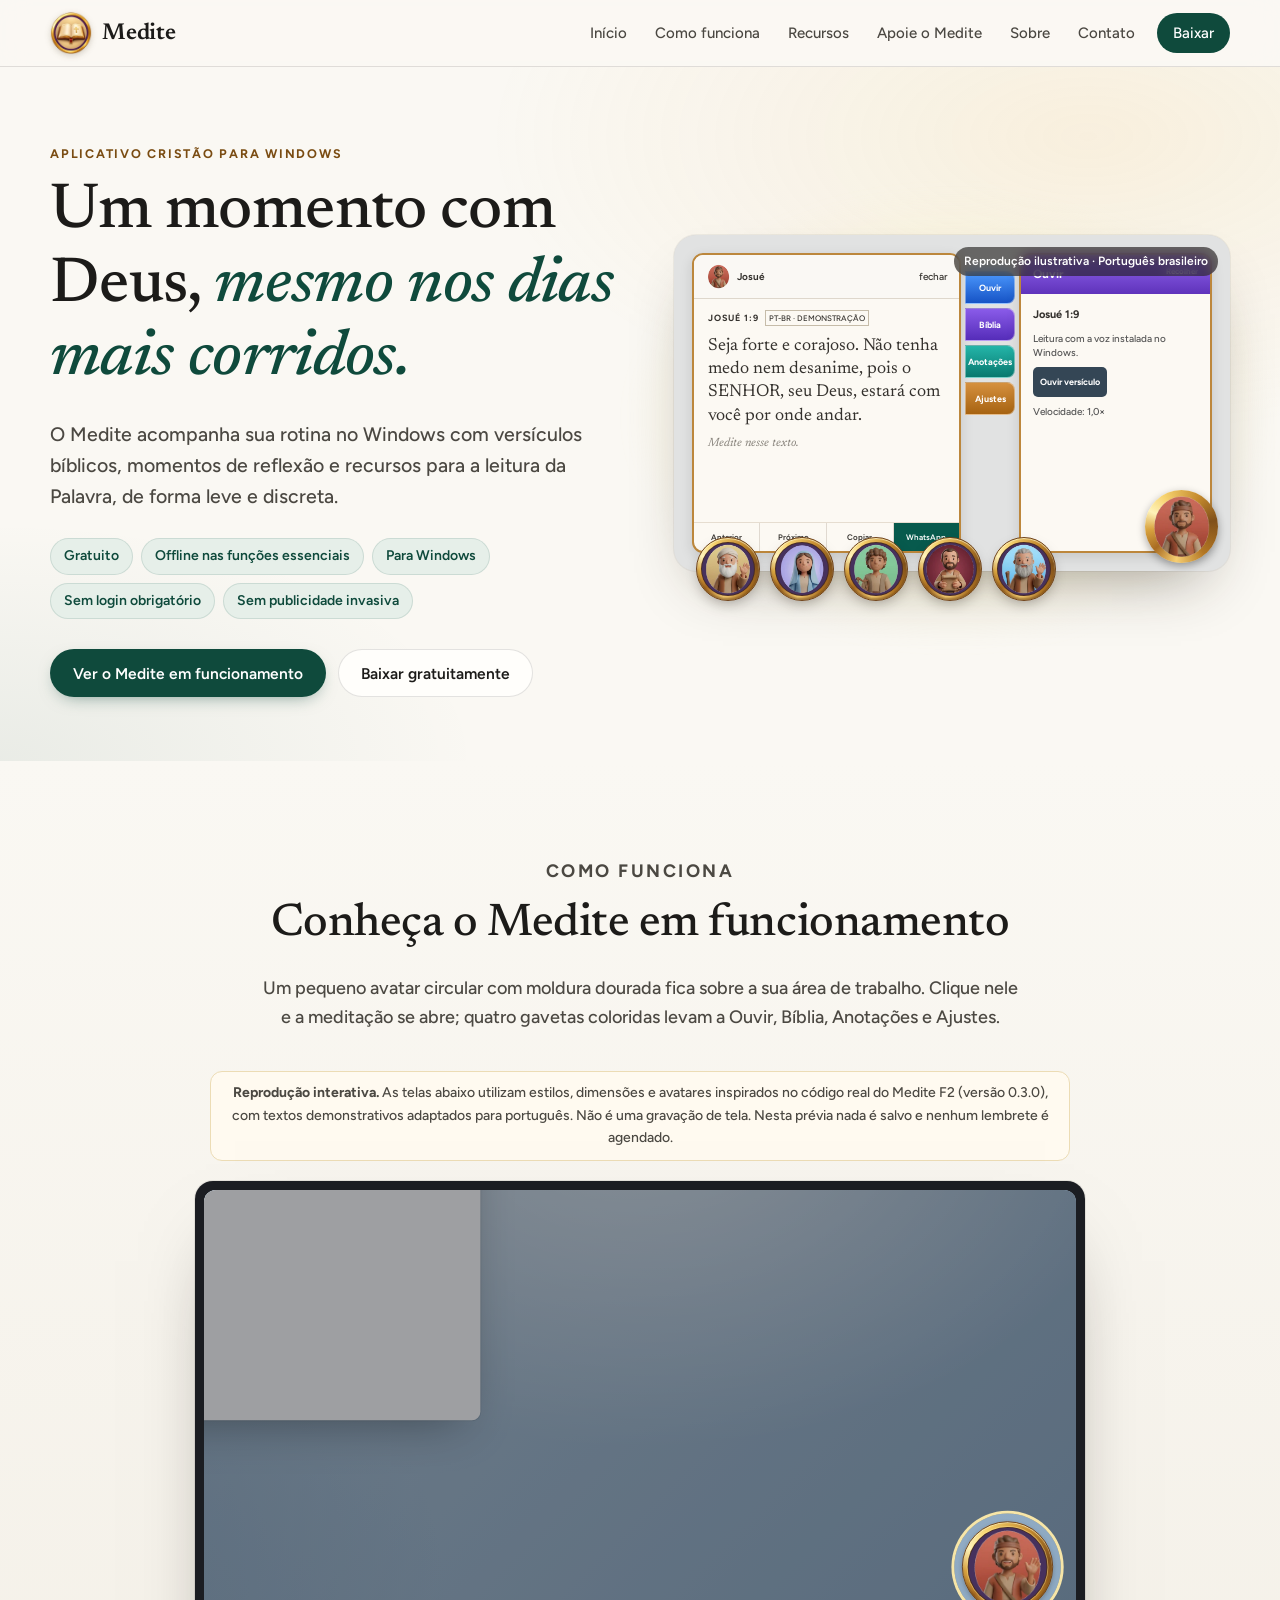
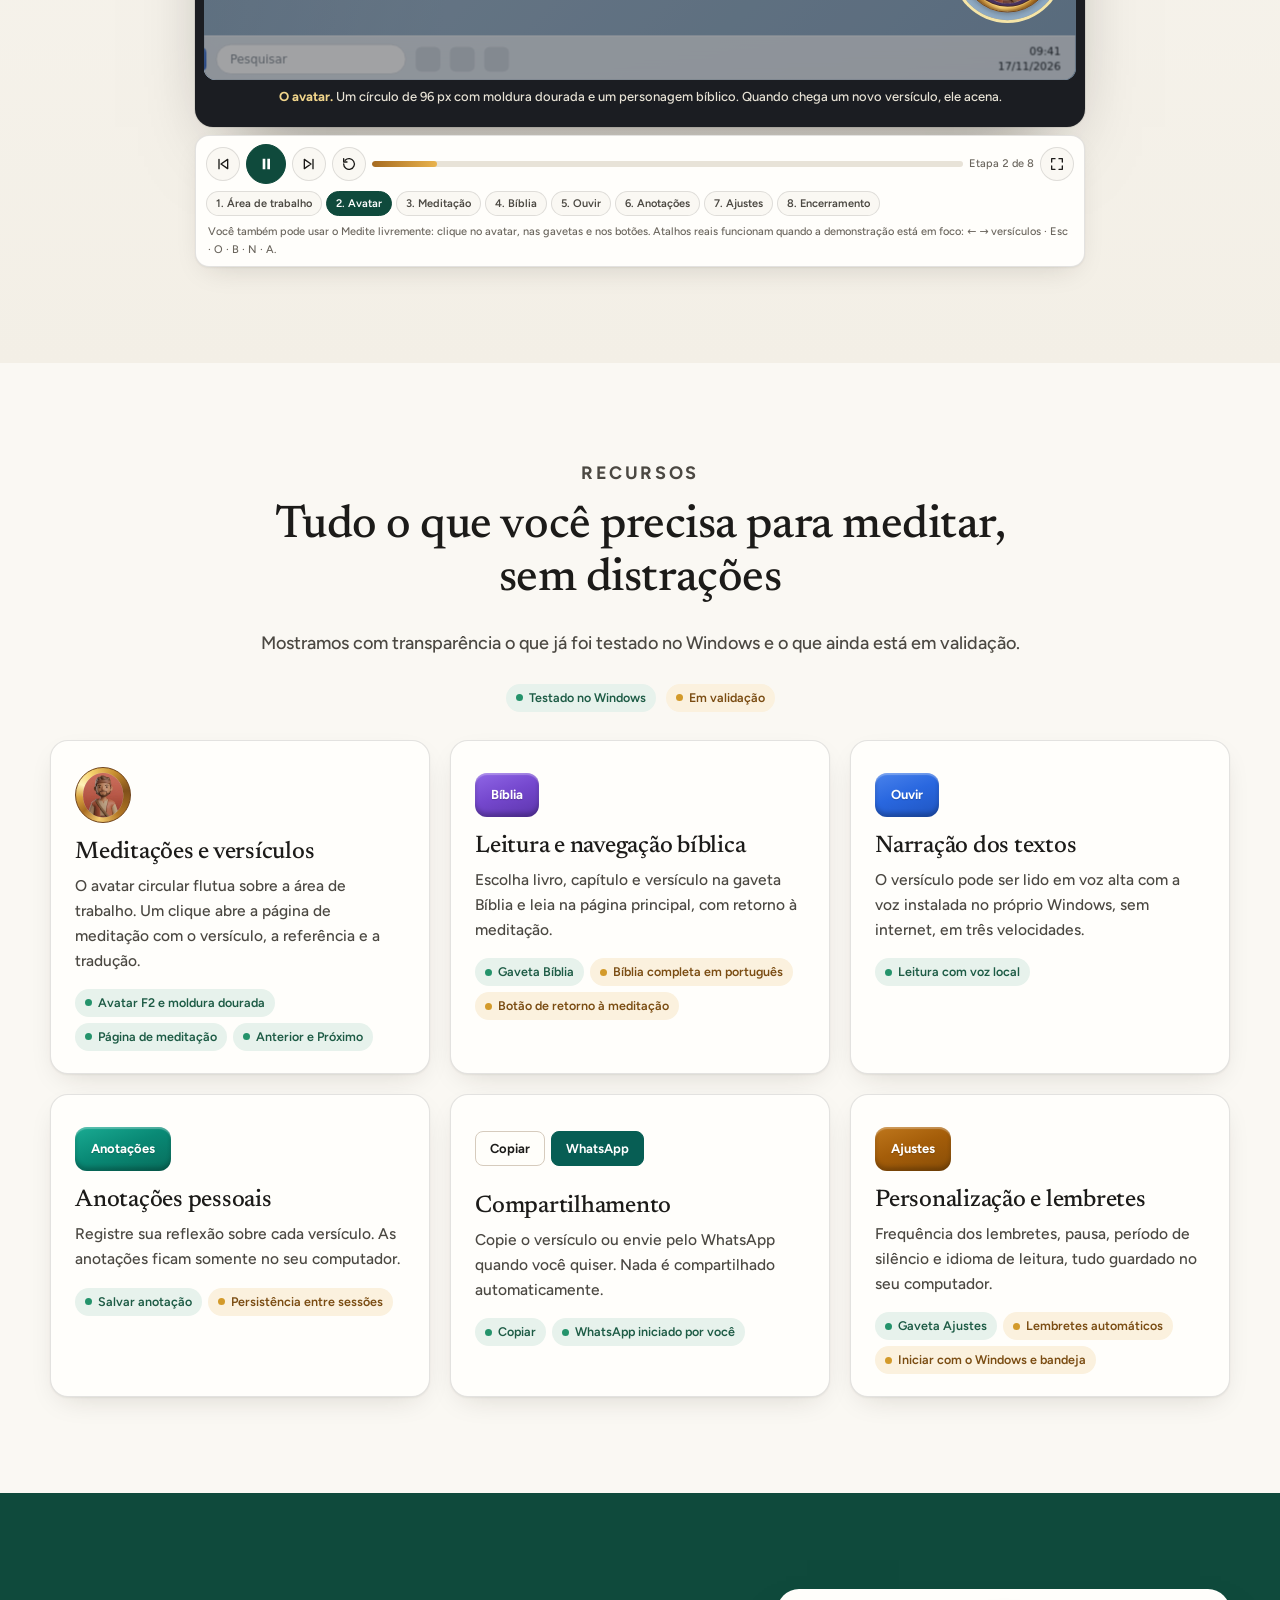
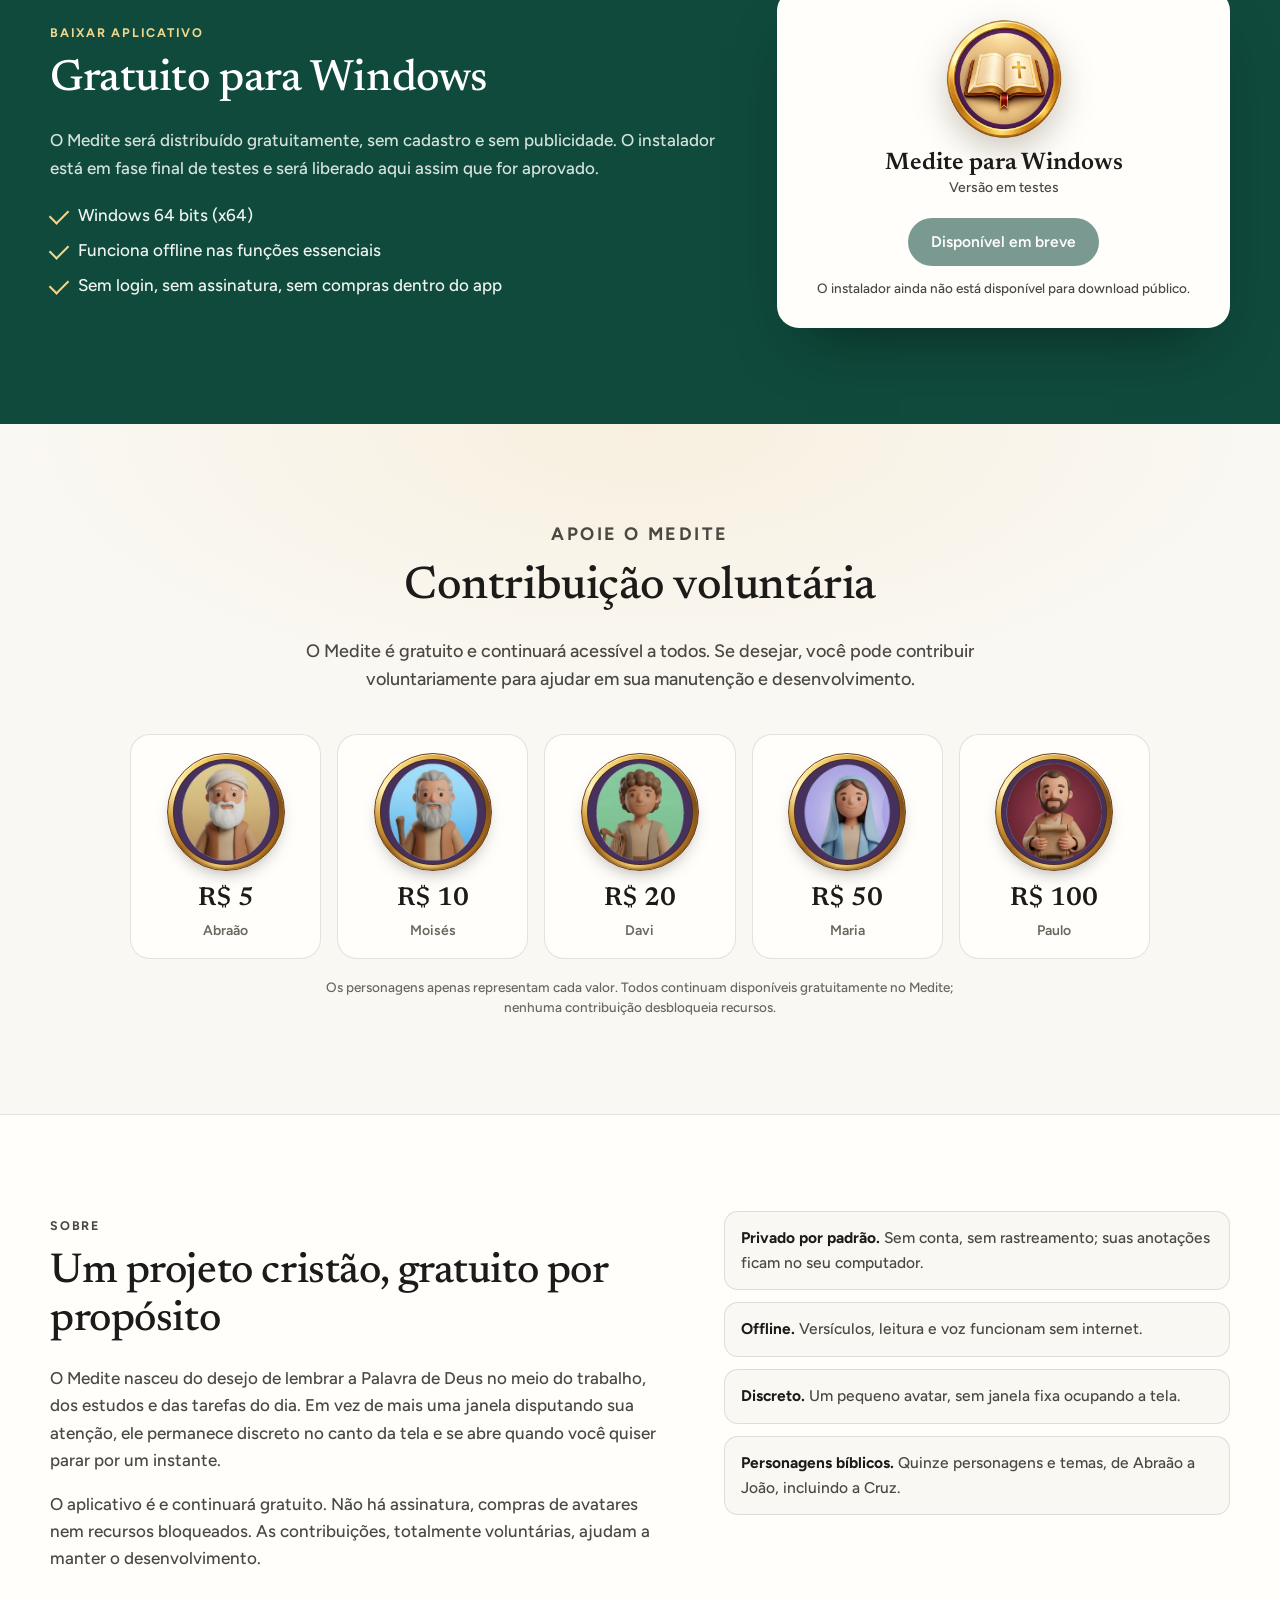
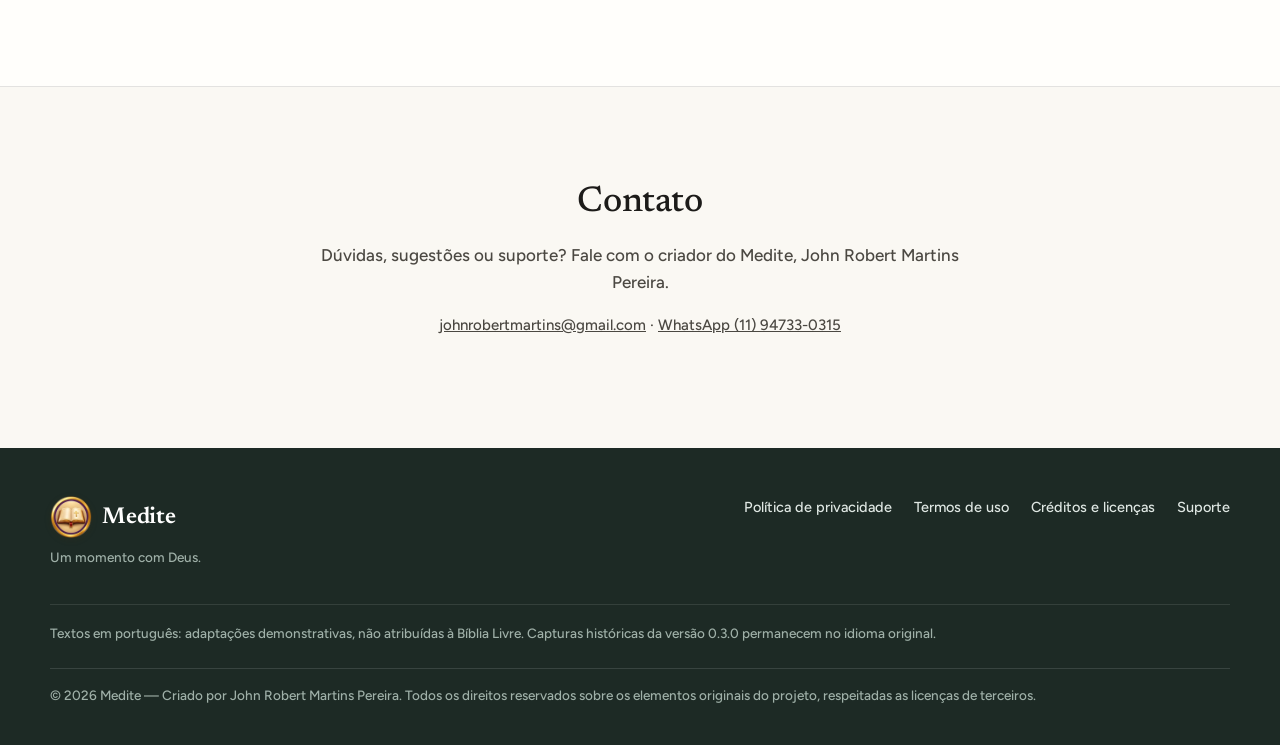
==== index.html @ 469eb946 "feat(download): prepare release button and checksum display without enabling download" ====
<!DOCTYPE html>
<html lang="pt-BR">
<head>
<meta charset="utf-8">
<meta name="viewport" content="width=device-width, initial-scale=1">
<title>Medite — Um momento com Deus, mesmo nos dias mais corridos</title>
<meta name="description" content="Medite: aplicativo cristão gratuito para Windows, com versículos bíblicos e momentos de reflexão de forma leve e discreta.">
<meta property="og:type" content="website">
<meta property="og:site_name" content="Medite">
<meta property="og:locale" content="pt_BR">
<meta property="og:title" content="Medite — Um momento com Deus">
<meta property="og:description" content="Aplicativo cristão gratuito para Windows, com versículos bíblicos e momentos de reflexão de forma leve e discreta.">
<meta property="og:url" content="https://john-notebook-brasil.github.io/medite-site/">
<meta property="og:image" content="https://john-notebook-brasil.github.io/medite-site/assets/img/og-medite.jpg">
<meta property="og:image:type" content="image/jpeg">
<meta property="og:image:width" content="1200">
<meta property="og:image:height" content="630">
<meta property="og:image:alt" content="Logo do Medite: medalhão dourado com uma Bíblia aberta e uma cruz">
<meta name="twitter:card" content="summary_large_image">
<meta name="twitter:title" content="Medite — Um momento com Deus">
<meta name="twitter:description" content="Aplicativo cristão gratuito para Windows.">
<meta name="twitter:image" content="https://john-notebook-brasil.github.io/medite-site/assets/img/og-medite.jpg">
<link rel="preload" href="assets/fonts/figtree-normal-latin.woff2" as="font" type="font/woff2" crossorigin>
<link rel="preload" href="assets/fonts/newsreader-normal-latin.woff2" as="font" type="font/woff2" crossorigin>
<link rel="stylesheet" href="assets/css/site.css">
<link rel="stylesheet" href="assets/css/medite-f2.css">
<link rel="stylesheet" href="assets/css/demo.css">
<link rel="icon" href="assets/img/favicon.ico" sizes="any">
<link rel="icon" type="image/png" sizes="32x32" href="assets/img/favicon-32.png">
<link rel="apple-touch-icon" href="assets/img/apple-touch-icon.png">
<link rel="manifest" href="site.webmanifest">
<meta name="theme-color" content="#faf8f3">
</head>
<body>
<a class="skip" href="#conteudo">Pular para o conteúdo</a>


<header class="site-head" id="topo">
 <div class="wrap head-row">
  <a class="brand" href="#inicio" aria-label="Medite — início">
   <img class="brand-logo" src="assets/img/medite-logo-192.webp" alt="" width="42" height="42">
   <span class="brand-name">Medite</span>
  </a>
  <button class="nav-toggle" type="button" aria-expanded="false" aria-controls="menu">
   <span class="sr">Abrir menu</span><span class="bars" aria-hidden="true"></span>
  </button>
  <nav id="menu" class="nav" aria-label="Principal">
   <a href="#inicio">Início</a>
   <a href="#como-funciona">Como funciona</a>
   <a href="#recursos">Recursos</a>
   <a href="#apoie">Apoie o Medite</a>
   <a href="#sobre">Sobre</a>
   <a href="#contato">Contato</a>
   <a class="nav-cta" href="#download">Baixar</a>
  </nav>
 </div>
</header>

<main id="conteudo">

<!-- ============ APRESENTAÇÃO ============ -->
<section class="hero" id="inicio">
 <div class="wrap hero-grid">
  <div class="hero-copy">
   <p class="eyebrow">Aplicativo cristão para Windows</p>
   <h1>Um momento com Deus, <em>mesmo nos dias mais corridos.</em></h1>
   <p class="lead">O Medite acompanha sua rotina no Windows com versículos bíblicos, momentos de reflexão e recursos para a leitura da Palavra, de forma leve e discreta.</p>
   <ul class="pills" aria-label="Características">
    <li>Gratuito</li><li>Offline nas funções essenciais</li><li>Para Windows</li><li>Sem login obrigatório</li><li>Sem publicidade invasiva</li>
   </ul>
   <div class="hero-actions">
    <a class="btn btn-primary" href="#como-funciona">Ver o Medite em funcionamento</a>
    <a class="btn btn-ghost" href="#download">Baixar gratuitamente</a>
   </div>
  </div>
  <div class="hero-visual" aria-label="Avatares originais do Medite com a moldura dourada">
   <div class="hero-halo" aria-hidden="true"></div>
   <figure class="hero-card">
    <div class="hero-app-preview" role="img" aria-label="Reprodução ilustrativa em português da interface do Medite F2, com Josué 1:9 e gaveta Ouvir aberta">
      <div class="hero-app-page">
        <div class="hero-app-top"><span class="hero-app-tiny"><img src="assets/avatars/josue-parado-192.webp" alt="" width="26" height="26"> Josué</span><span>fechar</span></div>
        <div class="hero-app-ref">JOSUÉ 1:9 <small>PT-BR · DEMONSTRAÇÃO</small></div>
        <div class="hero-app-verse">Seja forte e corajoso. Não tenha medo nem desanime, pois o SENHOR, seu Deus, estará com você por onde andar.</div>
        <div class="hero-app-italic">Medite nesse texto.</div>
        <div class="hero-app-bottom"><span>Anterior</span><span>Próximo</span><span>Copiar</span><span>WhatsApp</span></div>
      </div>
      <div class="hero-app-tabs" aria-hidden="true"><span>Ouvir</span><span>Bíblia</span><span>Anotações</span><span>Ajustes</span></div>
      <div class="hero-app-side"><div class="hero-app-side-top">Ouvir <small>Recolher</small></div><div class="hero-app-side-body"><strong>Josué 1:9</strong><p>Leitura com a voz instalada no Windows.</p><span>Ouvir versículo</span><p>Velocidade: 1,0×</p></div></div>
      <div class="hero-app-orb"><img src="assets/avatars/josue-parado-192.webp" alt="" width="80" height="80"></div>
    </div>
    <figcaption>Reprodução ilustrativa · Português brasileiro</figcaption>
   </figure>
   <ul class="hero-orbs" aria-hidden="true">
    <li class="orb-mini"><img src="assets/avatars/abraao-acenando-192.webp" alt=""></li>
    <li class="orb-mini"><img src="assets/avatars/maria-parado-192.webp" alt=""></li>
    <li class="orb-mini"><img src="assets/avatars/davi-parado-192.webp" alt=""></li>
    <li class="orb-mini"><img src="assets/avatars/paulo-parado-192.webp" alt=""></li>
    <li class="orb-mini"><img src="assets/avatars/moises-acenando-192.webp" alt=""></li>
   </ul>
  </div>
 </div>
</section>

<!-- ============ COMO FUNCIONA ============ -->
<section class="section demo-section" id="como-funciona" aria-labelledby="t-demo">
 <div class="wrap">
  <header class="section-head">
   <p class="eyebrow">Como funciona</p>
   <h2 id="t-demo">Conheça o Medite em funcionamento</h2>
   <p>Um pequeno avatar circular com moldura dourada fica sobre a sua área de trabalho. Clique nele e a meditação se abre; quatro gavetas coloridas levam a Ouvir, Bíblia, Anotações e Ajustes.</p>
  </header>

  <!-- Reprodução interativa -->
  <div id="panel-repro" class="demo-panel">
   <p class="honesty"><strong>Reprodução interativa.</strong> As telas abaixo utilizam estilos, dimensões e avatares inspirados no código real do Medite F2 (versão 0.3.0), com textos demonstrativos adaptados para português. Não é uma gravação de tela. Nesta prévia nada é salvo e nenhum lembrete é agendado.</p>

   <div class="player" id="player">
    <div class="screen-frame" id="screenFrame">
     <div class="screen-viewport" id="viewport">
      <div class="win-screen" id="winScreen" aria-label="Área de trabalho ilustrativa com o Medite">
       <div class="win-wallpaper" aria-hidden="true"></div>
       <div class="win-icons" aria-hidden="true">
        <span class="win-icon"><i></i>Documentos</span>
        <span class="win-icon"><i class="i2"></i>Planilha</span>
        <span class="win-icon"><i class="i3"></i>Lixeira</span>
       </div>
       <div class="win-window" aria-hidden="true">
        <div class="ww-bar"><span></span><span></span><span></span></div>
        <div class="ww-body"><i></i><i></i><i class="s"></i><i></i><i class="s"></i></div>
       </div>
       <!-- Janela véu do Medite (f2=veil) -->
       <div id="veilHost" class="mf2-veil-host" hidden></div>
       <!-- Janela da página do Medite (f2=page) -->
       <div id="pageHost" class="mf2-page-host" hidden></div>
       <!-- Janela do círculo do Medite (f2=circle) -->
       <div id="circleHost" class="mf2-circle-host"></div>
       <div class="spot" id="spot" aria-hidden="true"></div>
       <div class="win-taskbar" aria-hidden="true">
        <span class="tb-start"></span><span class="tb-search">Pesquisar</span>
        <span class="tb-app"></span><span class="tb-app"></span><span class="tb-app"></span>
        <span class="tb-clock">09:41<br>17/11/2026</span>
       </div>
      </div>
     </div>
     <p class="caption" id="caption" aria-live="polite"></p>
    </div>

    <div class="controls" role="group" aria-label="Controles da apresentação">
     <div class="ctl-row">
      <button type="button" class="ctl" id="btnPrev" aria-label="Etapa anterior"><svg viewBox="0 0 24 24" aria-hidden="true"><path d="M6 5v14M19 5l-10 7 10 7z"/></svg></button>
      <button type="button" class="ctl ctl-main" id="btnPlay" aria-label="Iniciar apresentação"><svg viewBox="0 0 24 24" aria-hidden="true" class="ico-play"><path d="M7 4l13 8-13 8z"/></svg><svg viewBox="0 0 24 24" aria-hidden="true" class="ico-pause"><path d="M7 4h4v16H7zM14 4h4v16h-4z"/></svg></button>
      <button type="button" class="ctl" id="btnNext" aria-label="Próxima etapa"><svg viewBox="0 0 24 24" aria-hidden="true"><path d="M18 5v14M5 5l10 7-10 7z"/></svg></button>
      <button type="button" class="ctl" id="btnRestart" aria-label="Reiniciar apresentação"><svg viewBox="0 0 24 24" aria-hidden="true"><path d="M4 12a8 8 0 1 0 2.3-5.7M4 4v5h5"/></svg></button>
      <div class="progress" aria-hidden="true"><div class="progress-bar" id="progressBar"></div></div>
      <span class="ctl-time" id="stepLabel">Etapa 1 de 8</span>
      <button type="button" class="ctl" id="btnFull" aria-label="Tela cheia"><svg viewBox="0 0 24 24" aria-hidden="true"><path d="M4 9V4h5M20 9V4h-5M4 15v5h5M20 15v5h-5"/></svg></button>
     </div>
     <div class="chapters" id="chapters" role="list" aria-label="Escolha um recurso para observar"></div>
     <p class="hint">Você também pode usar o Medite livremente: clique no avatar, nas gavetas e nos botões. Atalhos reais funcionam quando a demonstração está em foco: ← → versículos · Esc · O · B · N · A.</p>
    </div>
   </div>
  </div>

  <!-- Gravação real -->
  <div id="panel-video" class="demo-panel demo-media" hidden>
   <h3 class="demo-subtitle">Gravação real do Medite</h3>
   <div class="video-wait" id="videoWait">
    <img src="assets/captures/captura-real-biblia.webp" alt="Captura real do Medite com a gaveta Bíblia aberta" width="882" height="532" loading="lazy">
    <div class="video-wait-msg">
     <strong>Gravação autêntica em preparação</strong>
     <p>Este espaço exibirá uma gravação contínua do Medite F2 instalado no Windows, com capítulos (avatar, meditação, Bíblia, Ouvir, Anotações, Ajustes). O player já está pronto; falta apenas o arquivo de vídeo capturado no computador real.</p>
    </div>
   </div>
   <div class="video-real" id="videoReal" hidden>
    <video id="realVideo" controls preload="none" playsinline poster="assets/captures/captura-real-biblia.webp">
     <track kind="chapters" srclang="pt" label="Capítulos" src="assets/video/capitulos.vtt" default>
    </video>
    <div class="chapters" id="videoChapters" role="list" aria-label="Capítulos da gravação"></div>
   </div>
  </div>

 </div>
</section>

<!-- ============ RECURSOS ============ -->
<section class="section" id="recursos" aria-labelledby="t-rec">
 <div class="wrap">
  <header class="section-head">
   <p class="eyebrow">Recursos</p>
   <h2 id="t-rec">Tudo o que você precisa para meditar, sem distrações</h2>
   <p>Mostramos com transparência o que já foi testado no Windows e o que ainda está em validação.</p>
  </header>
  <div class="legend" aria-hidden="true"><span class="st st-ok">Testado no Windows</span><span class="st st-wip">Em validação</span></div>
  <div class="features">
   <article class="feat">
    <div class="feat-ico" style="--c:#c88370"><img src="assets/avatars/josue-parado-192.webp" alt="" loading="lazy"></div>
    <h3>Meditações e versículos</h3>
    <p>O avatar circular flutua sobre a área de trabalho. Um clique abre a página de meditação com o versículo, a referência e a tradução.</p>
    <ul class="status"><li class="st st-ok">Avatar F2 e moldura dourada</li><li class="st st-ok">Página de meditação</li><li class="st st-ok">Anterior e Próximo</li></ul>
   </article>
   <article class="feat">
    <div class="feat-ico tab" style="--l:#9067e6;--m:#7548ce;--e:#48258e">Bíblia</div>
    <h3>Leitura e navegação bíblica</h3>
    <p>Escolha livro, capítulo e versículo na gaveta Bíblia e leia na página principal, com retorno à meditação.</p>
    <ul class="status"><li class="st st-ok">Gaveta Bíblia</li><li class="st st-wip">Bíblia completa em português</li><li class="st st-wip">Botão de retorno à meditação</li></ul>
   </article>
   <article class="feat">
    <div class="feat-ico tab" style="--l:#4a83ec;--m:#2967df;--e:#1745a5">Ouvir</div>
    <h3>Narração dos textos</h3>
    <p>O versículo pode ser lido em voz alta com a voz instalada no próprio Windows, sem internet, em três velocidades.</p>
    <ul class="status"><li class="st st-ok">Leitura com voz local</li></ul>
   </article>
   <article class="feat">
    <div class="feat-ico tab" style="--l:#1aab93;--m:#098975;--e:#075546">Anotações</div>
    <h3>Anotações pessoais</h3>
    <p>Registre sua reflexão sobre cada versículo. As anotações ficam somente no seu computador.</p>
    <ul class="status"><li class="st st-ok">Salvar anotação</li><li class="st st-wip">Persistência entre sessões</li></ul>
   </article>
   <article class="feat">
    <div class="feat-ico share"><span>Copiar</span><span class="wa">WhatsApp</span></div>
    <h3>Compartilhamento</h3>
    <p>Copie o versículo ou envie pelo WhatsApp quando você quiser. Nada é compartilhado automaticamente.</p>
    <ul class="status"><li class="st st-ok">Copiar</li><li class="st st-ok">WhatsApp iniciado por você</li></ul>
   </article>
   <article class="feat">
    <div class="feat-ico tab" style="--l:#bf771c;--m:#a45d09;--e:#704006">Ajustes</div>
    <h3>Personalização e lembretes</h3>
    <p>Frequência dos lembretes, pausa, período de silêncio e idioma de leitura, tudo guardado no seu computador.</p>
    <ul class="status"><li class="st st-ok">Gaveta Ajustes</li><li class="st st-wip">Lembretes automáticos</li><li class="st st-wip">Iniciar com o Windows e bandeja</li></ul>
   </article>
  </div>
 </div>
</section>

<!-- ============ DOWNLOAD ============ -->
<section class="section download" id="download" aria-labelledby="t-dl">
 <div class="wrap dl-grid">
  <div>
   <p class="eyebrow">Baixar aplicativo</p>
   <h2 id="t-dl">Gratuito para Windows</h2>
   <p>O Medite será distribuído gratuitamente, sem cadastro e sem publicidade. O instalador está em fase final de testes e será liberado aqui assim que for aprovado.</p>
   <ul class="checks">
    <li>Windows 64 bits (x64)</li>
    <li>Funciona offline nas funções essenciais</li>
    <li>Sem login, sem assinatura, sem compras dentro do app</li>
   </ul>
  </div>
  <div class="dl-card">
   <img class="dl-logo" src="assets/img/medite-logo-384.webp" alt="Logo do Medite" width="120" height="120" loading="lazy">
   <p class="dl-name">Medite para Windows</p>
   <p id="medite-download-version" class="dl-meta">Versão em testes</p>
   <button id="medite-download-button" class="btn btn-primary" type="button" disabled aria-describedby="dl-note">Disponível em breve</button>
   <p class="fine" id="dl-note">O instalador ainda não está disponível para download público.</p>
   <p class="fine" id="medite-download-checksum" hidden></p>
   <p class="fine" id="medite-download-warning" hidden></p>
  </div>
 </div>
</section>

<!-- ============ APOIE ============ -->
<section class="section support" id="apoie" aria-labelledby="t-pix">
 <div class="wrap">
  <header class="section-head">
   <p class="eyebrow">Apoie o Medite</p>
   <h2 id="t-pix">Contribuição voluntária</h2>
   <p>O Medite é gratuito e continuará acessível a todos. Se desejar, você pode contribuir voluntariamente para ajudar em sua manutenção e desenvolvimento.</p>
  </header>
  <div class="demo-flag" role="note"><strong>Modo demonstração.</strong> O PIX ainda não foi ativado. Os códigos abaixo não têm valor de pagamento e não transferem dinheiro.</div>

  <div class="donate-grid" role="radiogroup" aria-label="Escolha um valor">
   <button type="button" class="dcard" role="radio" aria-checked="false" data-valor="5" data-av="abraao" data-nome="Abraão"><span class="dav"><img src="assets/avatars/abraao-parado-480.webp" data-alt-src="assets/avatars/abraao-acenando-480.webp" alt="" loading="lazy" width="480" height="480"></span><span class="dval">R$ 5</span><span class="dname">Abraão</span></button>
   <button type="button" class="dcard" role="radio" aria-checked="false" data-valor="10" data-av="moises" data-nome="Moisés"><span class="dav"><img src="assets/avatars/moises-parado-480.webp" data-alt-src="assets/avatars/moises-acenando-480.webp" alt="" loading="lazy" width="480" height="480"></span><span class="dval">R$ 10</span><span class="dname">Moisés</span></button>
   <button type="button" class="dcard" role="radio" aria-checked="false" data-valor="20" data-av="davi" data-nome="Davi"><span class="dav"><img src="assets/avatars/davi-parado-480.webp" data-alt-src="assets/avatars/davi-acenando-480.webp" alt="" loading="lazy" width="480" height="480"></span><span class="dval">R$ 20</span><span class="dname">Davi</span></button>
   <button type="button" class="dcard" role="radio" aria-checked="false" data-valor="50" data-av="maria" data-nome="Maria"><span class="dav"><img src="assets/avatars/maria-parado-480.webp" data-alt-src="assets/avatars/maria-acenando-480.webp" alt="" loading="lazy" width="480" height="480"></span><span class="dval">R$ 50</span><span class="dname">Maria</span></button>
   <button type="button" class="dcard" role="radio" aria-checked="false" data-valor="100" data-av="paulo" data-nome="Paulo"><span class="dav"><img src="assets/avatars/paulo-parado-480.webp" data-alt-src="assets/avatars/paulo-acenando-480.webp" alt="" loading="lazy" width="480" height="480"></span><span class="dval">R$ 100</span><span class="dname">Paulo</span></button>
  </div>
  <p class="fine center">Os personagens apenas representam cada valor. Todos continuam disponíveis gratuitamente no Medite; nenhuma contribuição desbloqueia recursos.</p>

  <div class="pix-box" id="pixBox" hidden aria-live="polite">
   <div class="pix-qr-wrap">
    <canvas id="pixCanvas" width="240" height="240" role="img" aria-label="QR Code de demonstração, sem valor de pagamento"></canvas>
    <span class="pix-stamp" id="pixStamp">DEMONSTRAÇÃO</span>
   </div>
   <div class="pix-info">
    <p class="pix-chosen">Valor escolhido: <strong id="pixValor">—</strong></p>
    <label for="pixCode" class="pix-label">PIX Copia e Cola</label>
    <textarea id="pixCode" readonly rows="3"></textarea>
    <div class="pix-actions">
     <button type="button" class="btn btn-primary" id="pixCopy">Copiar código</button>
     <span class="pix-status" id="pixStatus" role="status"></span>
    </div>
    <p class="fine">Contribuição voluntária. O site não recebe nem armazena dados bancários e não confirma pagamentos; a confirmação acontece somente no aplicativo do seu banco.</p>
   </div>
  </div>
 </div>
</section>

<!-- ============ SOBRE ============ -->
<section class="section about" id="sobre" aria-labelledby="t-sobre">
 <div class="wrap about-grid">
  <div>
   <p class="eyebrow">Sobre</p>
   <h2 id="t-sobre">Um projeto cristão, gratuito por propósito</h2>
   <p>O Medite nasceu do desejo de lembrar a Palavra de Deus no meio do trabalho, dos estudos e das tarefas do dia. Em vez de mais uma janela disputando sua atenção, ele permanece discreto no canto da tela e se abre quando você quiser parar por um instante.</p>
   <p>O aplicativo é e continuará gratuito. Não há assinatura, compras de avatares nem recursos bloqueados. As contribuições, totalmente voluntárias, ajudam a manter o desenvolvimento.</p>
  </div>
  <ul class="about-points">
   <li><strong>Privado por padrão.</strong> Sem conta, sem rastreamento; suas anotações ficam no seu computador.</li>
   <li><strong>Offline.</strong> Versículos, leitura e voz funcionam sem internet.</li>
   <li><strong>Discreto.</strong> Um pequeno avatar, sem janela fixa ocupando a tela.</li>
   <li><strong>Personagens bíblicos.</strong> Quinze personagens e temas, de Abraão a João, incluindo a Cruz.</li>
  </ul>
 </div>
</section>

<!-- ============ CONTATO ============ -->
<section class="section contact" id="contato" aria-labelledby="t-contato">
 <div class="wrap contact-box">
  <h2 id="t-contato">Contato</h2>
  <p>Dúvidas, sugestões ou suporte? Fale com o criador do Medite, John Robert Martins Pereira.</p>
  <p class="contact-lines"><a href="mailto:johnrobertmartins@gmail.com">johnrobertmartins@gmail.com</a> · <a href="https://wa.me/5511947330315" rel="noopener">WhatsApp (11) 94733-0315</a></p>
 </div>
</section>
</main>

<footer class="site-foot">
 <div class="wrap foot-grid">
  <div>
   <a class="brand" href="#inicio"><img class="brand-logo" src="assets/img/medite-logo-192.webp" alt="" width="42" height="42"><span class="brand-name">Medite</span></a>
   <p class="fine">Um momento com Deus.</p>
  </div>
  <nav aria-label="Informações legais" class="foot-links">
   <a href="legal.html#privacidade">Política de privacidade</a>
   <a href="legal.html#termos">Termos de uso</a>
   <a href="legal.html#creditos">Créditos e licenças</a>
   <a href="#contato">Suporte</a>
  </nav>
  <p class="fine foot-note">Textos em português: adaptações demonstrativas, não atribuídas à Bíblia Livre. Capturas históricas da versão 0.3.0 permanecem no idioma original.</p>
  <p class="fine foot-note foot-copy">© 2026 Medite — Criado por John Robert Martins Pereira. Todos os direitos reservados sobre os elementos originais do projeto, respeitadas as licenças de terceiros.</p>
 </div>
</footer>

<script src="assets/js/config.js" defer></script>
<script src="assets/js/medite-data.js" defer></script>
<script src="assets/js/qr.js" defer></script>
<script src="assets/js/site.js" defer></script>
<script src="assets/js/download.js" defer></script>
<script src="assets/js/medite-demo.js" defer></script>
<script src="assets/js/pix.js" defer></script>
</body>
</html>
---- assets/css/site.css ----
/* Site oficial Medite — identidade aprovada: fundo claro, verde profundo, dourado da moldura F2.
 * Tipografia: Figtree e Newsreader, as mesmas fontes locais do aplicativo (SIL OFL 1.1). */
:root{
 --bg:#faf8f3; --bg2:#f3efe6; --paper:#fffefb; --ink:#1c1b19; --ink2:#4b4842; --mute:#6b665e;
 --line:rgba(28,27,25,.12); --green:#0f4a3c; --green2:#16624f; --green-soft:#e6efe9;
 --gold1:#fff3b9; --gold2:#e9b34d; --gold3:#a66b20; --gold-ink:#7a4c12;
 --r:18px; --shadow:0 1px 2px rgba(40,30,15,.06),0 10px 30px -12px rgba(40,30,15,.18);
 --gold-ring:conic-gradient(from 230deg,#a96c22 0deg,#d9a440 35deg,#fff3b9 66deg,#f7d36f 100deg,#c58b2e 160deg,#80501a 210deg,#b37724 270deg,#f6ce72 319deg,#a96c22 360deg);
}
*{box-sizing:border-box}
[hidden]{display:none!important}
html{scroll-behavior:smooth;-webkit-text-size-adjust:100%}
@media (prefers-reduced-motion:reduce){html{scroll-behavior:auto}}
body{margin:0;background:var(--bg);color:var(--ink);font:400 17px/1.6 Figtree,"Segoe UI",system-ui,sans-serif;-webkit-font-smoothing:antialiased}
img{max-width:100%;display:block}
a{color:var(--green2)}
h1,h2,h3{font-family:Newsreader,Georgia,serif;font-weight:500;letter-spacing:-.01em;line-height:1.15;margin:0 0 .5em}
p{margin:0 0 1em}
.wrap{width:min(1180px,100% - 40px);margin-inline:auto}
.sr{position:absolute;width:1px;height:1px;overflow:hidden;clip:rect(0 0 0 0);white-space:nowrap}
.skip{position:absolute;left:-999px;top:8px;background:var(--green);color:#fff;padding:8px 14px;border-radius:8px;z-index:100}
.skip:focus{left:8px}
:focus-visible{outline:3px solid #246dd8;outline-offset:3px}
.preview-ribbon{background:#2b2a26;color:#f3e7c4;font-size:12.5px;text-align:center;padding:6px 12px;letter-spacing:.02em}

/* Cabeçalho */
.site-head{position:sticky;top:0;z-index:40;background:rgba(250,248,243,.82);backdrop-filter:saturate(1.4) blur(14px);-webkit-backdrop-filter:saturate(1.4) blur(14px);border-bottom:1px solid var(--line)}
.head-row{display:flex;align-items:center;justify-content:space-between;height:66px}
.brand{display:inline-flex;align-items:center;gap:10px;text-decoration:none;color:var(--ink)}
.brand-orb{width:38px;height:38px;border-radius:50%;padding:2px;background:var(--gold-ring);box-shadow:inset 0 1px 1px rgba(255,248,207,.8),inset 0 -1px 1px rgba(88,48,10,.45)}
.brand-orb img{width:34px;height:34px;border-radius:50%;background:#46315d}
.brand-logo{width:42px;height:42px;flex:none;filter:drop-shadow(0 2px 3px rgba(60,40,10,.22))}
.brand-name{font:600 23px/1 Newsreader,Georgia,serif;letter-spacing:-.01em}
.nav{display:flex;align-items:center;gap:4px}
.nav a{color:var(--ink2);text-decoration:none;font-size:15px;font-weight:500;padding:8px 12px;border-radius:999px}
.nav a:hover{background:rgba(15,74,60,.07);color:var(--green)}
.nav .nav-cta{background:var(--green);color:#fff;margin-left:6px;padding:8px 16px}
.nav .nav-cta:hover{background:var(--green2);color:#fff}
.nav-toggle{display:none;background:none;border:0;width:44px;height:44px;border-radius:10px;cursor:pointer}
.nav-toggle .bars,.nav-toggle .bars::before,.nav-toggle .bars::after{display:block;width:22px;height:2px;background:var(--ink);border-radius:2px;position:relative;margin:auto;transition:transform .2s}
.nav-toggle .bars::before,.nav-toggle .bars::after{content:"";position:absolute;left:0}
.nav-toggle .bars::before{top:-7px}.nav-toggle .bars::after{top:7px}
@media (max-width:880px){
 .nav-toggle{display:block}
 .nav{position:absolute;top:66px;left:0;right:0;flex-direction:column;align-items:stretch;background:var(--paper);border-bottom:1px solid var(--line);padding:10px 20px 18px;gap:2px;display:none;box-shadow:var(--shadow)}
 .nav.open{display:flex}
 .nav a{padding:12px 10px;font-size:16px}
 .nav .nav-cta{margin:8px 0 0;text-align:center}
}

/* Botões */
.btn{display:inline-flex;align-items:center;justify-content:center;gap:8px;min-height:48px;padding:12px 22px;border-radius:999px;font:600 15.5px Figtree,sans-serif;text-decoration:none;cursor:pointer;border:1px solid transparent;transition:background .15s,transform .15s,box-shadow .15s}
.btn-primary{background:var(--green);color:#fff;box-shadow:0 6px 18px -8px rgba(15,74,60,.6)}
.btn-primary:hover:not(:disabled){background:var(--green2)}
.btn-primary:disabled{opacity:.55;cursor:not-allowed;box-shadow:none}
.btn-ghost{background:var(--paper);color:var(--ink);border-color:var(--line)}
.btn-ghost:hover{border-color:rgba(15,74,60,.35)}
.eyebrow{display:inline-block;font-size:12.5px;font-weight:700;letter-spacing:.14em;text-transform:uppercase;color:var(--gold-ink);margin-bottom:12px}

/* Hero */
.hero{position:relative;overflow:hidden;padding:72px 0 64px;background:radial-gradient(1000px 500px at 85% 10%,rgba(233,179,77,.13),transparent 60%),radial-gradient(800px 400px at 0% 100%,rgba(15,74,60,.07),transparent 60%)}
.hero-grid{display:grid;grid-template-columns:1.02fr 1fr;gap:56px;align-items:center}
.hero h1{font-size:clamp(38px,5.2vw,64px);margin-bottom:22px}
.hero h1 em{font-style:italic;color:var(--green)}
.lead{font-size:clamp(17px,1.6vw,19.5px);color:var(--ink2);max-width:36em}
.pills{list-style:none;padding:0;margin:26px 0 30px;display:flex;flex-wrap:wrap;gap:8px}
.pills li{font-size:14px;font-weight:600;color:var(--green);background:var(--green-soft);border:1px solid rgba(15,74,60,.12);padding:6px 13px;border-radius:999px}
.hero-actions{display:flex;flex-wrap:wrap;gap:12px}
.hero-visual{position:relative}
.hero-halo{position:absolute;inset:-12% -8%;background:radial-gradient(closest-side,rgba(255,243,185,.7),transparent);filter:blur(10px);z-index:0}
.hero-card{position:relative;z-index:1;margin:0;border-radius:22px;overflow:hidden;background:#d9d6d0;box-shadow:0 30px 60px -28px rgba(40,30,15,.45),0 0 0 1px rgba(0,0,0,.05)}
.hero-card img{width:100%;height:auto}
.hero-card figcaption{position:absolute;right:12px;top:12px;font-size:12px;font-weight:600;color:#fff;background:rgba(28,27,25,.62);backdrop-filter:blur(6px);padding:5px 10px;border-radius:999px}
.hero-orbs{position:relative;z-index:2;list-style:none;padding:0;margin:-34px 0 0 22px;display:flex;gap:10px}
.orb-mini,.orb-gold{display:block;border-radius:50%;padding:4px;background:var(--gold-ring);border:1px solid #70431a;box-shadow:0 6px 14px -4px rgba(26,18,9,.35),inset 0 1px 1px rgba(255,248,207,.82),inset 0 -2px 2px rgba(88,48,10,.47)}
.orb-mini{width:64px;height:64px}
.orb-mini img,.orb-gold img{width:100%;height:100%;border-radius:50%;background:#46315d;border:1px solid rgba(73,42,20,.75)}
@media (max-width:960px){.hero-grid{grid-template-columns:1fr;gap:40px}.hero{padding:48px 0}}
@media (max-width:520px){.orb-mini{width:50px;height:50px}.hero-orbs{gap:6px;margin-left:10px;margin-top:-26px}}

/* Seções */
.section{padding:96px 0;scroll-margin-top:60px}
.section-head{max-width:760px;margin:0 auto 40px;text-align:center}
.section-head h2{font-size:clamp(30px,3.8vw,46px)}
.section-head p{color:var(--ink2);font-size:18px}
.fine{font-size:13.5px;color:var(--mute);line-height:1.5}
.center{text-align:center}
@media (max-width:640px){.section{padding:64px 0}}

/* Demonstração e capturas visíveis sem abas de navegação. */
.demo-section{background:linear-gradient(180deg,var(--bg),var(--bg2))}
.demo-media{margin-top:clamp(36px,5vw,60px)}
.demo-subtitle{text-align:center;font:600 clamp(24px,3vw,32px) Newsreader,Georgia,serif;margin:0 0 22px;color:var(--ink)}
.honesty{max-width:860px;margin:0 auto 20px;font-size:14px;color:var(--ink2);background:#fffaf0;border:1px solid #ecdcb5;border-radius:12px;padding:10px 14px;text-align:center}
.caps{display:grid;grid-template-columns:1fr 1fr 220px;gap:18px;align-items:start}
.caps figure{margin:0;background:var(--paper);border:1px solid var(--line);border-radius:16px;overflow:hidden;box-shadow:var(--shadow)}
.caps figcaption{font-size:13.5px;color:var(--ink2);padding:10px 14px}
.cap-avatar img{margin:22px auto 6px;width:120px}
@media (max-width:900px){.caps{grid-template-columns:1fr}}
.video-wait{position:relative;border-radius:18px;overflow:hidden;box-shadow:var(--shadow);max-width:960px;margin:0 auto}
.video-wait img{width:100%;filter:saturate(.9) brightness(.82)}
.video-wait-msg{position:absolute;inset:auto 16px 16px 16px;background:rgba(255,254,251,.94);backdrop-filter:blur(8px);border-radius:14px;padding:16px 18px;max-width:560px}
.video-wait-msg strong{display:block;font:600 19px Newsreader,serif;margin-bottom:4px}
.video-wait-msg p{margin:0;font-size:14.5px;color:var(--ink2)}
@media (max-width:640px){.video-wait-msg{position:static;border-radius:0}}
.video-real video{width:100%;border-radius:16px;background:#000}

/* Recursos */
.legend{display:flex;justify-content:center;gap:10px;margin:-14px 0 28px}
.features{display:grid;grid-template-columns:repeat(3,1fr);gap:20px}
.feat{background:var(--paper);border:1px solid var(--line);border-radius:var(--r);padding:26px 24px 22px;box-shadow:var(--shadow)}
.feat h3{font-size:24px;margin:16px 0 8px}
.feat p{color:var(--ink2);font-size:15.5px}
.feat-ico{height:56px;display:flex;align-items:center}
.feat-ico img{width:56px;height:56px;border-radius:50%;padding:3px;background:var(--gold-ring);border:1px solid #70431a}
.feat-ico.tab{width:max-content;padding:0 16px;height:44px;border-radius:12px;color:#fff;font:750 13px Figtree,sans-serif;text-shadow:0 1px 1px rgba(0,0,0,.2);background:linear-gradient(160deg,var(--l) 0%,var(--m) 47%,var(--e) 145%);box-shadow:inset 0 2px 1px rgba(255,255,255,.28),inset 0 -4px 4px rgba(0,0,0,.22);margin:6px 0}
.feat-ico.share{gap:6px}
.feat-ico.share span{font:650 13px Figtree,sans-serif;padding:9px 14px;border-radius:8px;border:1px solid #d6cbbd;background:#fffefa}
.feat-ico.share .wa{background:#075e54;color:#fff;border-color:#075e54}
.status{list-style:none;padding:0;margin:14px 0 0;display:flex;flex-wrap:wrap;gap:6px}
.st{display:inline-flex;align-items:center;gap:6px;font-size:12.5px;font-weight:600;padding:4px 10px;border-radius:999px}
.st::before{content:"";width:7px;height:7px;border-radius:50%}
.st-ok{background:#e7f2ec;color:#1d5b45}.st-ok::before{background:#24936b}
.st-wip{background:#fbf1de;color:#7a4c12}.st-wip::before{background:#d39a2a}
@media (max-width:960px){.features{grid-template-columns:1fr 1fr}}
@media (max-width:620px){.features{grid-template-columns:1fr}}

/* Download */
.download{background:var(--green);color:#eef4f0}
.download h2{color:#fff;font-size:clamp(30px,3.8vw,44px)}
.download .eyebrow{color:#f2d68c}
.download p{color:#d5e3dc}
.dl-grid{display:grid;grid-template-columns:1.2fr .8fr;gap:48px;align-items:center}
.checks{list-style:none;padding:0;margin:20px 0 0;display:grid;gap:8px}
.checks li{padding-left:28px;position:relative}
.checks li::before{content:"";position:absolute;left:0;top:7px;width:16px;height:9px;border-left:2.5px solid #f2d68c;border-bottom:2.5px solid #f2d68c;transform:rotate(-45deg)}
.dl-card{background:var(--paper);color:var(--ink);border-radius:22px;padding:30px;text-align:center;box-shadow:0 30px 60px -30px rgba(0,0,0,.5)}
.dl-card p{color:var(--ink2)}
.dl-logo{width:120px;height:120px;margin:0 auto 12px;filter:drop-shadow(0 12px 16px rgba(60,40,10,.25))}
.dl-name{font:600 24px Newsreader,serif;color:var(--ink)!important;margin:0}
.dl-meta{font-size:14px;margin:2px 0 18px}
.dl-card .fine{margin:12px 0 0}
@media (max-width:860px){.dl-grid{grid-template-columns:1fr}}

/* Apoie / PIX */
.support{background:radial-gradient(900px 400px at 50% 0%,rgba(233,179,77,.12),transparent 70%)}
.demo-flag{max-width:720px;margin:0 auto 28px;text-align:center;font-size:14px;background:#fff6e2;border:1px dashed #d4a64a;color:#6b440f;border-radius:12px;padding:10px 14px}
.donate-grid{display:grid;grid-template-columns:repeat(5,1fr);gap:16px;max-width:1020px;margin:0 auto}
.dcard{display:flex;flex-direction:column;align-items:center;gap:6px;background:var(--paper);border:1.5px solid var(--line);border-radius:20px;padding:18px 10px 16px;cursor:pointer;font:inherit;color:inherit;transition:transform .18s,box-shadow .18s,border-color .18s}
.dcard:hover{transform:translateY(-3px);box-shadow:var(--shadow)}
.dav{display:block;width:min(118px,100%);aspect-ratio:1;border-radius:50%;padding:5px;background:var(--gold-ring);border:1px solid #70431a;box-shadow:0 8px 18px -8px rgba(26,18,9,.4),inset 0 1px 1px rgba(255,248,207,.82),inset 0 -2px 2px rgba(88,48,10,.47)}
.dav img{width:100%;height:100%;border-radius:50%;background:#46315d;border:1px solid rgba(73,42,20,.75)}
.dval{font:600 26px/1.1 Newsreader,serif;margin-top:8px}
.dname{font-size:14px;color:var(--mute);font-weight:600}
.dcard[aria-checked="true"]{border-color:var(--gold2);box-shadow:0 0 0 4px rgba(233,179,77,.28),var(--shadow);transform:translateY(-3px)}
.dcard[aria-checked="true"] .dname{color:var(--gold-ink)}
@media (prefers-reduced-motion:reduce){.dcard,.dcard:hover,.dcard[aria-checked="true"]{transition:none;transform:none}}
@media (max-width:860px){.donate-grid{grid-template-columns:repeat(3,1fr)}}
@media (max-width:480px){.donate-grid{grid-template-columns:repeat(2,1fr);gap:10px}}
.support .fine.center{margin:18px auto 0;max-width:640px}
.pix-box{display:grid;grid-template-columns:auto 1fr;gap:30px;align-items:center;max-width:820px;margin:34px auto 0;scroll-margin-top:84px;background:var(--paper);border:1px solid var(--line);border-radius:22px;padding:26px;box-shadow:var(--shadow)}
.pix-qr-wrap{position:relative;width:240px;height:240px;border-radius:14px;overflow:hidden;border:1px solid var(--line);background:#fff}
.pix-qr-wrap canvas{width:240px;height:240px;display:block}
.pix-stamp{position:absolute;left:50%;top:50%;transform:translate(-50%,-50%) rotate(-12deg);background:rgba(255,246,226,.96);border:2px solid #b5772a;color:#7a4c12;font:800 14px Figtree,sans-serif;letter-spacing:.12em;padding:6px 12px;border-radius:8px}
.pix-chosen{font-size:18px;margin:0 0 12px}
.pix-label{display:block;font-size:13px;font-weight:700;color:var(--ink2);margin-bottom:6px}
.pix-info textarea{width:100%;resize:none;font:13px/1.45 ui-monospace,Consolas,monospace;color:var(--ink2);background:var(--bg);border:1px solid var(--line);border-radius:10px;padding:10px}
.pix-actions{display:flex;align-items:center;gap:14px;flex-wrap:wrap;margin:12px 0}
.pix-status{font-size:14px;color:var(--green2);font-weight:600}
@media (max-width:700px){.pix-box{grid-template-columns:1fr;justify-items:center;padding:20px}.pix-info{width:100%}}

/* Sobre e contato */
.about{background:var(--paper);border-block:1px solid var(--line)}
.about-grid{display:grid;grid-template-columns:1.1fr .9fr;gap:56px;align-items:start}
.about h2{font-size:clamp(30px,3.6vw,42px)}
.about p{color:var(--ink2)}
.about-points{list-style:none;padding:0;margin:0;display:grid;gap:12px}
.about-points li{background:var(--bg);border:1px solid var(--line);border-radius:14px;padding:14px 16px;font-size:15.5px;color:var(--ink2)}
.about-points strong{color:var(--ink)}
@media (max-width:860px){.about-grid{grid-template-columns:1fr;gap:28px}}
.contact-box{text-align:center;max-width:640px}
.contact-box h2{font-size:36px}
.contact-box p{color:var(--ink2)}

/* Rodapé */
.site-foot{background:#1d2a25;color:#c9d3ce;padding:48px 0 40px}
.site-foot .brand{color:#fff}
.site-foot .fine{color:#9fb0a8}
.foot-grid{display:grid;grid-template-columns:1fr auto;gap:24px 40px;align-items:start}
.foot-links{display:flex;flex-wrap:wrap;gap:6px 22px}
.foot-links a{color:#dfe7e3;text-decoration:none;font-size:14.5px}
.foot-links a:hover{text-decoration:underline}
.foot-note{grid-column:1/-1;border-top:1px solid rgba(255,255,255,.1);padding-top:18px;margin:0}
@media (max-width:700px){.foot-grid{grid-template-columns:1fr}}
.contact-lines{font-size:15px}.contact-lines a{color:inherit}
.foot-copy{grid-column:1/-1;border-top:1px solid rgba(255,255,255,.12);padding-top:16px}

/* Ilustracao F2 em PT-BR para a pagina inicial. Capturas historicas permanecem inalteradas. */
.hero-app-preview{display:grid;grid-template-columns:minmax(0,1.4fr) 50px minmax(0,1fr);position:relative;min-height:310px;aspect-ratio:882/532;background:#e1e2e2;padding:18px;gap:4px;overflow:hidden;font-family:Figtree,Arial,sans-serif;color:#34312d}
.hero-app-page{display:flex;flex-direction:column;min-width:0;background:#fcf9f3;border:2px solid #bc873c;border-radius:11px;overflow:hidden;box-shadow:0 4px 13px rgba(0,0,0,.12)}
.hero-app-top{display:flex;align-items:center;justify-content:space-between;padding:9px 12px;border-bottom:1px solid #ded7cc;background:#faf8f4;font-size:10px;gap:4px}
.hero-app-tiny{display:flex;align-items:center;gap:6px;font-weight:650;white-space:nowrap}
.hero-app-tiny img{border-radius:50%;width:25px;height:25px;object-fit:cover}
.hero-app-ref{padding:12px 14px 0;font-size:9px;letter-spacing:.12em;font-weight:700}
.hero-app-ref small{letter-spacing:0;font:500 8px Figtree,Arial,sans-serif;border:1px solid #c6bca9;padding:2px 3px;margin-left:3px;white-space:nowrap}
.hero-app-verse{font:400 clamp(11px,1.35vw,22px)/1.35 Newsreader,Georgia,serif;padding:9px 14px 0}
.hero-app-italic{font:italic 12px Newsreader,Georgia,serif;color:#858079;padding:9px 14px}
.hero-app-bottom{display:flex;align-items:stretch;justify-content:space-around;margin-top:auto;border-top:1px solid #e6ddd0;font:600 8px Figtree,Arial,sans-serif}
.hero-app-bottom span{flex:1;text-align:center;padding:9px 2px;border-right:1px solid #e0d9d0}
.hero-app-bottom span:last-child{background:#075a4d;color:white;border:0}
.hero-app-tabs{display:flex;flex-direction:column;gap:4px;align-self:start;padding-top:18px;overflow:hidden}
.hero-app-tabs span{font:700 9px Figtree,Arial,sans-serif;text-align:center;border-radius:0 8px 8px 0;color:#fff;padding:10px 1px;background:linear-gradient(#4c99fe,#1653c5);border:1px solid #fff6}
.hero-app-tabs span:nth-child(2){background:linear-gradient(#8a5be9,#552db9)}
.hero-app-tabs span:nth-child(3){background:linear-gradient(#24b5a9,#08796f)}
.hero-app-tabs span:nth-child(4){background:linear-gradient(#d5903e,#a76311)}
.hero-app-side{background:#fcf9f3;border:2px solid #bd873c;border-radius:11px;min-width:0;overflow:hidden;box-shadow:0 4px 13px rgba(0,0,0,.12)}
.hero-app-side-top{background:linear-gradient(#9568f2,#5f33bb);padding:10px 12px;color:#fff;font-weight:700;font-size:12px;display:flex;justify-content:space-between;gap:3px}
.hero-app-side-top small{font-size:8px}
.hero-app-side-body{padding:12px;font-size:10px}
.hero-app-side-body strong{font-size:11px}
.hero-app-side-body p{margin:8px 0;color:#555;line-height:1.35;font-size:10px}
.hero-app-side-body>span{display:inline-block;background:#344655;padding:8px 7px;border-radius:5px;color:white;font-size:9px;font-weight:700}
.hero-app-orb{position:absolute;right:12px;bottom:8px;border-radius:50%;padding:4px;background:var(--gold-ring);box-shadow:0 3px 9px #0005}
.hero-app-orb img{width:65px;height:65px;border-radius:50%}
@media(max-width:600px){.hero-app-preview{padding:8px;gap:2px;min-height:190px}.hero-app-top{padding:5px;font-size:8px}.hero-app-tiny img{width:18px;height:18px}.hero-app-ref{padding:6px 6px 0;font-size:7px}.hero-app-ref small{display:none}.hero-app-verse{padding:5px 6px 0;font-size:clamp(10px,3vw,17px)}.hero-app-italic{font-size:9px;padding:4px 6px}.hero-app-bottom span{font-size:7px;padding:6px 1px}.hero-app-tabs{padding-top:8px}.hero-app-tabs span{font-size:7px;padding:6px 0}.hero-app-side-top{padding:6px;font-size:9px}.hero-app-side-top small{display:none}.hero-app-side-body{padding:6px;font-size:8px}.hero-app-side-body strong,.hero-app-side-body p{font-size:8px}.hero-app-side-body>span{font-size:7px;padding:5px}.hero-app-orb img{width:35px;height:35px}.hero-app-orb{padding:2px;right:5px;bottom:4px}}
---- assets/css/medite-f2.css ----
/* Estilos da interface F2 do Medite 0.3.0, usados sem alteração visual na demonstração.
 * Ajustes: removida a regra de janela nativa e caminhos das fontes. */
@font-face{font-family:'Newsreader';font-style:normal;font-weight:400 600;font-display:swap;src:url('../fonts/newsreader-normal-latin-ext.woff2') format('woff2');unicode-range:U+0100-02BA, U+02BD-02C5, U+02C7-02CC, U+02CE-02D7, U+02DD-02FF, U+0304, U+0308, U+0329, U+1D00-1DBF, U+1E00-1E9F, U+1EF2-1EFF, U+2020, U+20A0-20AB, U+20AD-20C4, U+2113, U+2C60-2C7F, U+A720-A7FF;}
@font-face{font-family:'Newsreader';font-style:normal;font-weight:400 600;font-display:swap;src:url('../fonts/newsreader-normal-latin.woff2') format('woff2');unicode-range:U+0000-00FF, U+0131, U+0152-0153, U+02BB-02BC, U+02C6, U+02DA, U+02DC, U+0304, U+0308, U+0329, U+2000-206F, U+20AC, U+2122, U+2191, U+2193, U+2212, U+2215, U+FEFF, U+FFFD;}
@font-face{font-family:'Newsreader';font-style:italic;font-weight:400 600;font-display:swap;src:url('../fonts/newsreader-italic-latin-ext.woff2') format('woff2');unicode-range:U+0100-02BA, U+02BD-02C5, U+02C7-02CC, U+02CE-02D7, U+02DD-02FF, U+0304, U+0308, U+0329, U+1D00-1DBF, U+1E00-1E9F, U+1EF2-1EFF, U+2020, U+20A0-20AB, U+20AD-20C4, U+2113, U+2C60-2C7F, U+A720-A7FF;}
@font-face{font-family:'Newsreader';font-style:italic;font-weight:400 600;font-display:swap;src:url('../fonts/newsreader-italic-latin.woff2') format('woff2');unicode-range:U+0000-00FF, U+0131, U+0152-0153, U+02BB-02BC, U+02C6, U+02DA, U+02DC, U+0304, U+0308, U+0329, U+2000-206F, U+20AC, U+2122, U+2191, U+2193, U+2212, U+2215, U+FEFF, U+FFFD;}
@font-face{font-family:'Figtree';font-style:normal;font-weight:500 700;font-display:swap;src:url('../fonts/figtree-normal-latin-ext.woff2') format('woff2');unicode-range:U+0100-02BA, U+02BD-02C5, U+02C7-02CC, U+02CE-02D7, U+02DD-02FF, U+0304, U+0308, U+0329, U+1D00-1DBF, U+1E00-1E9F, U+1EF2-1EFF, U+2020, U+20A0-20AB, U+20AD-20C4, U+2113, U+2C60-2C7F, U+A720-A7FF;}
@font-face{font-family:'Figtree';font-style:normal;font-weight:500 700;font-display:swap;src:url('../fonts/figtree-normal-latin.woff2') format('woff2');unicode-range:U+0000-00FF, U+0131, U+0152-0153, U+02BB-02BC, U+02C6, U+02DA, U+02DC, U+0304, U+0308, U+0329, U+2000-206F, U+20AC, U+2122, U+2191, U+2193, U+2212, U+2215, U+FEFF, U+FFFD;}
.f2-circle-stage{position:relative;width:96px;height:96px;background:transparent;}
.f2-orb{position:absolute;left:24px;top:24px;width:48px;height:48px;border-radius:50%;border:2px solid #ae8451;background:#fff6e4;
 color:#79431a;display:grid;place-items:center;font:30px Georgia,serif;cursor:grab;user-select:none;touch-action:none;padding:0;}
.f2-orb:focus-visible{outline:3px solid #246dd8;outline-offset:2px;}
.f2-orb:active{cursor:grabbing;}
.f2-error{position:absolute;left:0;top:0;background:#fee;color:#800;font:8px system-ui;}
.f2-stage{position:relative;width:100%;height:100%;background:transparent;color:#28313a;font:14px system-ui,sans-serif;}
.f2-page{box-sizing:border-box;background:#faf8f2;border-radius:13px;border:1px solid #d9d3c8;overflow:auto;
 box-shadow:none;display:flex;flex-direction:column;}
.f2-page header,.f2-sheet header{display:flex;justify-content:space-between;align-items:center;padding:14px 18px;border-bottom:1px solid #dad5c9;}
.f2-page button,.f2-sheet button{font:inherit;cursor:pointer;}
.f2-page-content{padding:30px 24px;flex:1;overflow:auto;}
.f2-page-content span{font-size:11px;letter-spacing:1.1px;color:#6a7c91;}
.f2-page-content h1{font:28px Georgia,serif;font-weight:400;}
.f2-page-content p{line-height:1.6;}
.f2-page footer{padding:14px 18px;font-size:11px;border-top:1px solid #ddd8cf;}
.f2-ear{box-sizing:border-box;border:1px solid #ccc2ac;border-left:0;border-radius:0 10px 10px 0;background:#e7ebee;
 color:#374c5b;cursor:pointer;font-size:10px;font-weight:650;text-align:center;padding:3px;overflow:hidden;}
.f2-ear-1{background:#e7e6f2}.f2-ear-2{background:#e9eee2}.f2-ear-3{background:#eee7e1}
.f2-ear.active{filter:brightness(.9);outline:2px solid #637da2;outline-offset:-2px;}
.f2-sheet{box-sizing:border-box;background:#fffefb;border-radius:12px;border:1px solid #b5a890;overflow:auto;}
.f2-sheet p{padding:16px;line-height:1.5;}
.f2-inline{margin-top:12px;padding:14px;background:#fff;border:1px solid #cabfa9;border-radius:10px;}
.f2-veil{width:100%;height:100%;background:rgba(22,22,20,.30);cursor:default;}
.f2-page-error{position:absolute;top:0;left:0;background:#fee;padding:6px;color:#b00;z-index:100;}
.f2-no-layout{background:transparent;}

/* F2 E2 reading styles: local fonts only, explicit offline fallbacks. */
.f2-page{background:#f7f5f0;border:1px solid rgba(28,27,25,.2);border-radius:3px;color:#1c1b19;}
.f2-reading{height:100%;min-height:0;display:flex;flex-direction:column;color:#1c1b19;font-family:Figtree,"Segoe UI",sans-serif;}
.f2-reading-head{display:flex;justify-content:space-between;align-items:center;flex-shrink:0;padding:10px 18px;border-bottom:1px solid rgba(28,27,25,.2);}
.f2-reading-person{display:flex;align-items:center;gap:10px;font-size:13px;font-weight:600;}
.f2-reading-portrait{width:30px;height:30px;overflow:hidden;border-radius:50%;display:grid;place-items:center;}
.f2-reading-portrait img{max-width:100%;height:100%;object-fit:contain;}
.f2-reading-close{background:transparent;border:0;color:#5d5a54;cursor:pointer;}
.f2-reading-body{flex:1;min-height:0;overflow:auto;padding:28px 26px;}
.f2-reading-reference{font-size:12px;font-weight:600;letter-spacing:.14em;text-transform:uppercase;color:#5d5a54;}
.f2-reading-version{border:1px solid #bcb5ac;border-radius:3px;letter-spacing:.04em;font-size:10px;padding:2px 5px;margin-left:8px;}
.f2-reading blockquote{font-family:Newsreader,Georgia,serif;font-weight:400;font-size:27px;line-height:1.4;margin:25px 0;color:#1c1b19;white-space:pre-wrap;}
.f2-reading blockquote.f2-reading-jesus{color:#9b1c2e;}
.f2-reading-notice,.f2-reading-feedback{font-size:12px;color:#5d5a54;}
.f2-reading-meditate{font:italic 16px Newsreader,Georgia,serif;color:#5d5a54;margin-top:20px;}
.f2-reading-actions{display:flex;align-items:center;gap:5px;flex-wrap:wrap;margin-top:24px;}
.f2-reading-actions button{border:0;border-right:1px solid #bcb5ac;background:none;color:#1c1b19;font-size:12px;padding:7px 10px;cursor:pointer;}
.f2-reading-actions button:last-child{border-right:0;}
.f2-reading-actions button:focus-visible,.f2-reading-close:focus-visible{outline:2px solid #246dd8;outline-offset:2px;}
.f2-reading-foot{border-top:1px solid rgba(28,27,25,.2);padding:13px 18px;color:#5d5a54;font-size:11.5px;font-weight:500;}
@media(prefers-reduced-motion:no-preference){.f2-reading{animation:f2-appear .45s ease-out both;}@keyframes f2-appear{from{opacity:0}to{opacity:1}}}
@media(prefers-reduced-motion:reduce){.f2-reading{animation:none!important;}}

.f2-orb{border:1.5px solid var(--f2-avatar-color,#d6b77f);background:rgba(18,24,32,.78);color:#fff;box-shadow:0 0 18px var(--f2-avatar-color,#d6b77f);overflow:hidden;}
.f2-orb-art{width:100%;height:100%;display:grid;place-items:center;overflow:hidden;border-radius:50%;}
.f2-orb-art img{width:100%;height:100%;object-fit:cover;}
.f2-orb-art .holy-cross{color:#f2eee2;font:28px Georgia,serif;}
.f2-orb-art .temporary-avatar{transform:scale(.45);transform-origin:center;}

@media(prefers-reduced-motion:no-preference){
 .f2-orb-pulse{animation:f2-orb-pulse 1.6s ease-in-out 4;}
 @keyframes f2-orb-pulse{0%,100%{box-shadow:0 0 18px var(--f2-avatar-color,#d6b77f);transform:scale(1)}50%{box-shadow:0 0 26px 8px var(--f2-avatar-color,#d6b77f);transform:scale(1.07)}}
}
@media(prefers-reduced-motion:reduce){.f2-orb-pulse{animation:none!important;}}

/* F2 E2: page controls stay accessible; passage fits the remaining viewport. */
.f2-page{overflow:hidden;}
.f2-reading{min-height:0;}
.f2-reading-body{overflow:hidden;min-height:0;flex:1 1 0;padding:20px 26px 12px;}
.f2-reading-body .f2-reading-reference{margin:0 0 14px;}
.f2-reading-body blockquote{margin:12px 0 15px;overflow-wrap:anywhere;}
.f2-reading-meditate{margin:12px 0 0;}
.f2-page .f2-reading-foot{flex-shrink:0;display:flex;flex-direction:column;gap:8px;padding:8px 14px 9px;}
.f2-reading-actions{margin:0;display:flex;justify-content:space-around;gap:0;flex-wrap:nowrap;width:100%;}
.f2-reading-actions button{flex:1 1 0;min-width:0;min-height:34px;padding:7px 5px;white-space:nowrap;}
.f2-reading-foot-meta{display:flex;align-items:center;justify-content:space-between;gap:6px;font-size:10px;line-height:1.3;}
.f2-reading-foot-meta .f2-reading-feedback{margin:0;white-space:nowrap;}

/* Verse-only crossfade; header and fixed actions never shift. */
.f2-reading-passage{opacity:1;transition:opacity 180ms ease-in-out;}
.f2-reading-passage-exit{opacity:0;}
@media(prefers-reduced-motion:reduce){
 .f2-reading-passage{transition:none!important;}
}

/* F2 quick-test placeholder; never requests avatar artwork. */
.f2-avatar-placeholder{width:100%;height:100%;display:grid;place-items:center;border-radius:50%;background:rgba(247,245,240,.9);color:#1c1b19;font:600 18px "Segoe UI",sans-serif;}
.f2-orb .f2-avatar-placeholder{font-size:20px;}
.f2-reading-portrait .f2-avatar-placeholder{font-size:13px;}

/* F2 E3.1: structural sheet only; content is progressively integrated later. */
.f2-sheet{overflow:hidden;}
.f2-sheet-frame{height:100%;min-height:0;display:flex;flex-direction:column;font-family:Figtree,"Segoe UI",sans-serif;color:#1c1b19;background:#f7f5f0;}
.f2-sheet-frame-compact{width:100%;}
.f2-sheet-frame .f2-sheet-head{display:flex;justify-content:space-between;align-items:center;flex-shrink:0;padding:12px 16px;border-bottom:1px solid rgba(28,27,25,.2);}
.f2-sheet-frame .f2-sheet-close{font-size:12px;background:transparent;border:0;color:#5d5a54;min-height:30px;}
.f2-sheet-frame .f2-sheet-close:focus-visible{outline:2px solid #246dd8;outline-offset:2px;}
.f2-sheet-frame .f2-sheet-body{flex:1;min-height:0;overflow:auto;padding:12px 16px;}
.f2-sheet-frame .f2-sheet-description{padding:0;margin:0;font-size:13px;line-height:1.5;}
.f2-ear:focus-visible{outline:2px solid #246dd8;outline-offset:-2px;}

/* F2 E3.2: offline listening and Bible navigation within the E3.1 sheet shell. */
.f2-panel{display:flex;flex-direction:column;gap:12px;font-size:13px;line-height:1.45;}
.f2-panel p{padding:0;margin:0;line-height:1.5;}
.f2-panel-meta{color:#5d5a54;font-size:11px;font-weight:650;letter-spacing:.045em;}
.f2-panel-lead{color:#504d49;}
.f2-panel-controls,.f2-bible-pickers{display:flex;flex-wrap:wrap;gap:10px;}
.f2-panel-controls label,.f2-bible-pickers label{display:flex;flex-direction:column;gap:5px;font-size:11px;font-weight:650;color:#5d5a54;min-width:0;}
.f2-panel-controls button,.f2-panel-controls select,.f2-bible-pickers select{font-family:Figtree,"Segoe UI",sans-serif;font-size:13px;color:#1c1b19;background:#fffefb;border:1px solid #bcb5ac;border-radius:4px;padding:8px;min-height:34px;}
.f2-panel-controls button{cursor:pointer;}
.f2-panel-controls select{min-width:82px;}
.f2-bible-pickers{display:grid;grid-template-columns:minmax(0,1fr) minmax(0,1fr);align-items:end;}
.f2-bible-pickers label:first-child{grid-column:1 / -1;}
.f2-bible-pickers select{width:100%;max-width:100%;text-overflow:ellipsis;}
.f2-panel select:focus-visible,.f2-panel button:focus-visible{outline:2px solid #246dd8;outline-offset:2px;}
.f2-bible-passage{border-top:1px solid #dad5c9;padding-top:12px;}
.f2-bible-passage blockquote{padding:0;margin:9px 0;font:20px/1.4 Newsreader,Georgia,serif;white-space:pre-wrap;overflow-wrap:anywhere;}
.f2-panel-feedback{min-height:20px;color:#5d5a54;}
.f2-panel-warning{font-size:12px;color:#7d4a1c;}


/* F2 E3.2: accessible status without additional footer lines. */
.f2-visually-hidden{position:absolute!important;width:1px!important;height:1px!important;padding:0!important;margin:-1px!important;overflow:hidden!important;clip:rect(0,0,0,0)!important;white-space:nowrap!important;border:0!important;}
.f2-reading-error{position:absolute;top:54px;left:18px;right:18px;padding:8px 10px;background:#fff8ee;border:1px solid #b95b35;border-radius:4px;color:#71331b;font:12px Figtree,\"Segoe UI\",sans-serif;z-index:2;}
.f2-reading{position:relative;}

/* F2 E3.2: primary action inside the Bible sheet — clear button affordance. */
.f2-sheet .f2-bible-open,.f2-page .f2-bible-open{
 display:block;width:100%;min-height:44px;box-sizing:border-box;
 margin-top:4px;padding:11px 14px;border:1px solid #28313a;border-radius:7px;
 background:#28313a;color:#fffefb;font:650 13px Figtree,"Segoe UI",sans-serif;
 text-align:center;line-height:1.4;cursor:pointer;
 transition:background-color 140ms ease,border-color 140ms ease,transform 140ms ease;
}
.f2-sheet .f2-bible-open:hover,.f2-page .f2-bible-open:hover{background:#43515e;border-color:#43515e;}
.f2-sheet .f2-bible-open:active,.f2-page .f2-bible-open:active{transform:translateY(1px);}
.f2-sheet .f2-bible-open:focus-visible,.f2-page .f2-bible-open:focus-visible{outline:3px solid #246dd8;outline-offset:3px;}
@media(prefers-reduced-motion:reduce){.f2-sheet .f2-bible-open,.f2-page .f2-bible-open{transition:none;}}

/* F2 E3.3: private notes inside the existing E3.1 sheet geometry. */
.f2-notes{gap:10px;min-width:0;}
.f2-notes-label{font:650 12px Figtree,"Segoe UI",sans-serif;color:#44413d;}
.f2-notes textarea{box-sizing:border-box;width:100%;min-width:0;resize:vertical;min-height:92px;max-height:180px;
 padding:10px 11px;border:1px solid #bcb5ac;border-radius:6px;background:#fffefb;color:#1c1b19;
 font:13px/1.5 Figtree,"Segoe UI",sans-serif;}
.f2-notes textarea:focus-visible,.f2-notes button:focus-visible{outline:2px solid #246dd8;outline-offset:2px;}
.f2-notes-save-row{display:flex;align-items:center;justify-content:space-between;gap:10px;font-size:11px;color:#5d5a54;}
.f2-notes-save-row button{min-height:36px;padding:8px 13px;border:1px solid #28313a;border-radius:6px;
 background:#28313a;color:#fffefb;font:650 12px Figtree,"Segoe UI",sans-serif;cursor:pointer;}
.f2-notes-save-row button:hover:not(:disabled){background:#43515e;}
.f2-notes-save-row button:disabled{opacity:.48;cursor:not-allowed;}
.f2-notes-history{border-top:1px solid #dad5c9;padding-top:12px;display:flex;flex-direction:column;gap:10px;min-width:0;}
.f2-notes-history h3{margin:0;font:650 13px Figtree,"Segoe UI",sans-serif;color:#28313a;}
.f2-notes-history h3 span{font-weight:400;color:#5d5a54;}
.f2-notes-empty{font-size:12px;color:#5d5a54;}
.f2-notes-item{border:1px solid #dad5c9;background:#fffefb;border-radius:6px;padding:10px;min-width:0;}
.f2-notes-item>p{white-space:pre-wrap;overflow-wrap:anywhere;font-size:12px;line-height:1.5;color:#28313a;}
.f2-notes-item-actions{display:flex;align-items:center;justify-content:flex-end;gap:7px;flex-wrap:wrap;
 margin-top:10px;font-size:10px;color:#5d5a54;}
.f2-notes-item-actions>span:first-child{margin-right:auto;}
.f2-notes-item-actions button{border:1px solid #bcb5ac;border-radius:5px;padding:5px 8px;background:transparent;
 color:#71331b;font:600 11px Figtree,"Segoe UI",sans-serif;cursor:pointer;min-height:30px;}
.f2-notes-item-actions button:hover{background:#f4eee8;}
.f2-notes-error{border:1px solid #a94435;background:#fff5ef;border-radius:6px;padding:12px;color:#71331b;}
.f2-notes-error p{margin:5px 0 0;}

/* F2 E3.4: compact, accessible settings inside the unchanged sheet shell. */
.f2-settings{gap:12px;}
.f2-settings-field{display:flex;flex-direction:column;gap:5px;font:650 11px Figtree,"Segoe UI",sans-serif;color:#504d49;min-width:0;}
.f2-settings-field select,.f2-settings-field input{width:100%;box-sizing:border-box;min-height:38px;
 padding:8px;border:1px solid #bcb5ac;border-radius:6px;background:#fffefb;color:#1c1b19;
 font:13px Figtree,"Segoe UI",sans-serif;}
.f2-settings-times{display:grid;grid-template-columns:minmax(0,1fr) minmax(0,1fr);gap:10px;}
.f2-settings-toggle{display:flex;align-items:center;gap:9px;font:600 12px Figtree,"Segoe UI",sans-serif;color:#28313a;}
.f2-settings-toggle input{width:17px;height:17px;accent-color:#28313a;}
.f2-settings-hint{font-size:11px;color:#5d5a54;line-height:1.5;}
.f2-settings-save{min-height:42px;width:100%;padding:9px 14px;border:1px solid #28313a;
 border-radius:7px;background:#28313a;color:#fffefb;font:650 13px Figtree,"Segoe UI",sans-serif;cursor:pointer;}
.f2-settings-save:hover:not(:disabled){background:#43515e;}
.f2-settings-save:disabled{opacity:.55;cursor:not-allowed;}
.f2-settings-save:focus-visible,.f2-settings-field :focus-visible,.f2-settings-toggle input:focus-visible{outline:2px solid #246dd8;outline-offset:2px;}
.f2-settings-status{font-size:12px;color:#365844;min-height:17px;}


/* F2 E4.1: conservative visual polish. Preserve approved pale palette, positions,
   native hit regions, geometry, typography identities and existing interactions. */
.f2-ear{
 font-family:Figtree,"Segoe UI",sans-serif;font-size:11px;font-weight:700;line-height:1.2;
 transition:filter 140ms ease,box-shadow 140ms ease;
}
.f2-ear:hover:not(:disabled){filter:brightness(.96);}
.f2-ear.active{
 filter:none;
 box-shadow:inset 3px 0 0 #526e91,inset 0 0 0 1px rgba(37,63,88,.30);
 font-weight:750;
}
.f2-ear:focus-visible,.f2-panel select:focus-visible,.f2-panel button:focus-visible,
.f2-settings-field :focus-visible,.f2-settings-toggle input:focus-visible,
.f2-reading-actions button:focus-visible,.f2-reading-close:focus-visible,
.f2-sheet-close:focus-visible{
 outline:2px solid #17283f;outline-offset:-3px;
 box-shadow:inset 0 0 0 2px #fffefb;
}
.f2-page .f2-reading-actions button{
 border-radius:6px;transition:background-color 130ms ease,color 130ms ease;
}
.f2-page .f2-reading-actions button:hover{background:rgba(40,49,58,.08);}
.f2-page .f2-reading-actions button:active{background:rgba(40,49,58,.15);}
.f2-page .f2-reading-close,.f2-sheet .f2-sheet-close{
 border-radius:6px;padding:5px 9px;
}
.f2-page .f2-reading-close:hover,.f2-sheet .f2-sheet-close:hover{
 background:rgba(40,49,58,.08);color:#28313a;
}
.f2-sheet .f2-panel-controls button{
 border:1px solid #28313a;background:#28313a;color:#fffefb;
 border-radius:8px;min-height:44px;font-weight:650;
}
.f2-sheet .f2-panel-controls button:hover:not(:disabled){background:#43515e;}
.f2-notes textarea{resize:none;}
.f2-sheet .f2-panel select,.f2-settings-field select{
 border-radius:8px;
}
.f2-sheet .f2-panel select:hover,.f2-settings-field select:hover,.f2-settings-field input:hover{
 border-color:#77818b;
}
.f2-sheet-body,.f2-reading-body{
 scrollbar-color:#a8a29a transparent;scrollbar-width:thin;
}
.f2-sheet-body::-webkit-scrollbar,.f2-reading-body::-webkit-scrollbar{width:7px;}
.f2-sheet-body::-webkit-scrollbar-thumb,.f2-reading-body::-webkit-scrollbar-thumb{
 background:#a8a29a;border-radius:7px;
}
@media(prefers-reduced-motion:reduce){
 .f2-ear,.f2-page .f2-reading-actions button{transition:none!important;}
}


/* E4.2 — user-approved 3D binder, actual Windows F2 windows.
 * All relief remains INSIDE Windows SetWindowRgn rectangles. No outside shadows:
 * those would be hard-clipped and look jagged. Tabs TOUCH the page, never overlap.
 * Native geometry, click-through, hit regions and dimensions remain unchanged. */
.f2-page{
 border-radius:12px;
 border:1px solid #d6cbbd;
 background:linear-gradient(135deg,#fffefa 0%,#faf7f1 45%,#f0ebe2 100%);
 box-shadow:inset 1px 2px 0 rgba(255,255,255,.85),
            inset -3px -3px 8px rgba(82,71,55,.11),
            inset 0 -5px 0 rgba(129,113,90,.10);
}
.f2-page .f2-reading-head{
 background:linear-gradient(180deg,rgba(255,255,255,.72),rgba(246,242,236,.6));
 box-shadow:inset 0 1px 0 rgba(255,255,255,.9);
}
.f2-page .f2-reading-foot{
 background:linear-gradient(180deg,#f8f5ef,#eee9e1);
 box-shadow:inset 0 1px 0 #fff;
}
.f2-ear{
 /* White text for every saturated / dark tab, including amber. */
 color:#fff;
 font-family:Figtree,"Segoe UI",sans-serif;
 font-size:11px;font-weight:750;line-height:1.15;
 border:1px solid var(--f2-tab-edge);
 border-left:0;
 border-radius:12px;
 padding:2px 3px;
 background:linear-gradient(160deg,var(--f2-tab-light) 0%,var(--f2-tab-main) 47%,var(--f2-tab-edge) 145%);
 text-shadow:0 1px 1px rgba(0,0,0,.20);
 /* Inner relief rather than clipped exterior dropshadow. */
 box-shadow:inset 0 2px 1px rgba(255,255,255,.28),
            inset 0 -4px 4px rgba(0,0,0,.22),
            inset -2px 0 3px rgba(0,0,0,.10);
 filter:none;
 transition:filter 130ms ease,box-shadow 130ms ease;
}
.f2-ear-0{--f2-tab-light:#4a83ec;--f2-tab-main:#2967df;--f2-tab-edge:#1745a5;}
.f2-ear-1{--f2-tab-light:#9067e6;--f2-tab-main:#7548ce;--f2-tab-edge:#48258e;}
.f2-ear-2{--f2-tab-light:#1aab93;--f2-tab-main:#098975;--f2-tab-edge:#075546;}
.f2-ear-3{--f2-tab-light:#bf771c;--f2-tab-main:#a45d09;--f2-tab-edge:#704006;}
.f2-ear:hover:not(:disabled){filter:brightness(1.09);}
.f2-ear.active{
 color:#fff;
 font-weight:800;
 filter:none;
 outline:0;
 box-shadow:inset 0 0 0 2px rgba(255,255,255,.84),
            inset 0 0 0 4px rgba(0,0,0,.18),
            inset 0 -4px 4px rgba(0,0,0,.20);
}
.f2-ear:focus-visible,.f2-ear.active:focus-visible{
 outline:2px solid #fff;
 outline-offset:-4px;
 box-shadow:inset 0 0 0 5px #17283f;
}
.f2-sheet{
 border-radius:12px;
 border:1px solid #d5cab9;
 background:linear-gradient(135deg,#fffefa,#f0ebe2);
 box-shadow:inset 1px 2px 0 rgba(255,255,255,.92),
            inset -3px -3px 7px rgba(73,60,42,.12),
            inset 0 -5px 0 rgba(129,113,90,.10);
}
.f2-sheet-frame{
 background:linear-gradient(135deg,#fffefa,#f3efe7);
 --f2-sheet-light:#4a83ec;
 --f2-sheet-main:#2967df;
 --f2-sheet-edge:#1745a5;
}
.f2-sheet-theme-0{--f2-sheet-light:#4a83ec;--f2-sheet-main:#2967df;--f2-sheet-edge:#1745a5;}
.f2-sheet-theme-1{--f2-sheet-light:#9067e6;--f2-sheet-main:#7548ce;--f2-sheet-edge:#48258e;}
.f2-sheet-theme-2{--f2-sheet-light:#1aab93;--f2-sheet-main:#098975;--f2-sheet-edge:#075546;}
.f2-sheet-theme-3{--f2-sheet-light:#bf771c;--f2-sheet-main:#a45d09;--f2-sheet-edge:#704006;}
.f2-sheet-frame .f2-sheet-head{
 min-height:54px;
 box-sizing:border-box;
 color:#fff;
 background:linear-gradient(158deg,var(--f2-sheet-light) 0%,var(--f2-sheet-main) 56%,var(--f2-sheet-edge) 155%);
 border-bottom:2px solid var(--f2-sheet-edge);
 box-shadow:inset 0 2px 1px rgba(255,255,255,.26),
            inset 0 -3px 4px rgba(0,0,0,.16);
}
.f2-sheet-frame .f2-sheet-head strong{color:#fff;font-weight:800;text-shadow:0 1px 1px rgba(0,0,0,.18);}
.f2-sheet-frame .f2-sheet-head .f2-sheet-close{
 color:#fff;
 background:transparent;
 font-weight:650;
 text-shadow:0 1px 1px rgba(0,0,0,.18);
}
.f2-sheet-frame .f2-sheet-head .f2-sheet-close:hover{color:#fff;background:rgba(255,255,255,.18);}
.f2-sheet-frame .f2-sheet-head .f2-sheet-close:focus-visible{
 outline:2px solid #fff;outline-offset:-3px;box-shadow:inset 0 0 0 4px #17283f;
}
.f2-sheet-frame .f2-sheet-body{background:transparent;}
/* Harmonize 3D controls with existing functionality, without extra height. */
.f2-sheet .f2-bible-open,.f2-sheet .f2-settings-save,.f2-sheet .f2-panel-controls button,
.f2-sheet .f2-notes-save-row button:not(:disabled){
 background:linear-gradient(180deg,#435362,#28343f);
 color:#fff;
 border-color:#202c37;
 box-shadow:inset 0 1px 0 rgba(255,255,255,.25),inset 0 -2px 1px rgba(0,0,0,.15);
}
.f2-sheet .f2-bible-open:hover,.f2-sheet .f2-settings-save:hover:not(:disabled),
.f2-sheet .f2-panel-controls button:hover:not(:disabled),
.f2-sheet .f2-notes-save-row button:hover:not(:disabled){
 background:linear-gradient(180deg,#526678,#334453);
}
@media(prefers-reduced-motion:reduce){.f2-ear{transition:none!important;}}


/* F2 E4.3-A: opt-in PROOF ONLY. The page WebView is transparent and
 * Windows receives rectangular native hit regions. Let Chromium rasterize
 * the visible rounded edges. Do not introduce E4.3-B layout or styling. */
.f2-e43a-transparency-test{background:transparent!important;}
.f2-e43a-transparency-test .f2-page{
 border-radius:12px;
 background-clip:padding-box;
}
.f2-e43a-transparency-test .f2-ear{
 border-radius:0 12px 12px 0;
 border-left:0;
}
/* The CSS shape stops at the rectangle edge; no shadow outside the native mask. */
.f2-e43a-transparency-test .f2-sheet{border-radius:12px;}


/* E4.3-A follow-up: action refinements, not the E4.3-B binder redesign. */
.f2-page .f2-reading-actions .f2-reading-whatsapp{
 background:#075e54;
 color:#fff;
 border:1px solid #075e54;
 border-radius:7px;
 font-weight:700;
}
.f2-page .f2-reading-actions .f2-reading-whatsapp:hover{
 background:#086e62;
 color:#fff;
}
.f2-page .f2-reading-actions .f2-reading-whatsapp:active{
 background:#064f47;
}
.f2-page .f2-reading-actions .f2-reading-whatsapp:focus-visible{
 outline:2px solid #1c1b19;
 outline-offset:2px;
}
.f2-page .f2-reading-actions .f2-reading-copy{
 font-weight:650;
}

/* F2 isolated 48 vs 56px circle comparison.
 * Exact 20px offset matches f2CircleMetrics and Rust hit region invoked by Circle.
 * Native main window remains 96x96; no changes to page, notes or sheet layout. */
.f2-orb.f2-orb-56{
 left:20px;
 top:20px;
 width:56px;
 height:56px;
 border-width:1.5px;
 box-shadow:0 0 12px var(--f2-avatar-color,#d6b77f);
}
.f2-orb.f2-orb-56 .f2-orb-art{width:100%;height:100%;}
@media(prefers-reduced-motion:reduce){
 .f2-orb.f2-orb-56{animation:none!important;}
}

/* Avatar Stage A 96px: visual antialiasing is owned by Chromium.
 * Native circular region is 2 logical px wider: its 1-bit perimeter must
 * never clip the CSS art. No scheduling, tray or hide-on-close changes. */
.f2-circle-stage.f2-circle-stage-96a{width:144px;height:144px;}
.f2-orb.f2-orb-96a{
 left:24px;
 top:24px;
 width:96px;
 height:96px;
 box-sizing:border-box;
 border:1px solid rgba(37,31,26,.75);
 background:transparent;
 box-shadow:0 1px 5px rgba(20,17,15,.15);
 overflow:hidden;
}
.f2-orb.f2-orb-96a .f2-orb-art{width:100%;height:100%;border-radius:50%;}
.f2-orb.f2-orb-96a .f2-orb-art img{width:100%;height:100%;object-fit:cover;}
@media(prefers-reduced-motion:no-preference){
 .f2-orb.f2-orb-96a.f2-orb-wave .f2-orb-art{
  transform-origin:50% 75%;
  animation:f2-avatar-96a-wave 1.45s ease-in-out infinite;
 }
 @keyframes f2-avatar-96a-wave{
  0%,100%{transform:rotate(0deg);}
  25%{transform:rotate(-3deg);}
  60%{transform:rotate(3deg);}
 }
}
@media(prefers-reduced-motion:reduce){
 .f2-orb.f2-orb-96a .f2-orb-art{animation:none!important;}
}

/* Approved visual preview: optional metallic gold 3D rim for 96px F2 avatar.
 * CSS only: native shape, 96px geometry, click/drag and waving stay unchanged.
 * No image, external asset or dependency required; no effect on legacy sizes. */
.f2-orb.f2-orb-96a.f2-orb-gold{
 padding:5px;
 border:1px solid #70431a;
 background:conic-gradient(from 230deg,
  #a96c22 0deg,#d9a440 35deg,#fff3b9 66deg,#f7d36f 100deg,
  #c58b2e 160deg,#80501a 210deg,#b37724 270deg,
  #f6ce72 319deg,#a96c22 360deg);
 box-shadow:
  0 2px 5px rgba(26,18,9,.24),
  inset 0 1px 1px rgba(255,248,207,.82),
  inset 0 -2px 2px rgba(88,48,10,.47);
}
.f2-orb.f2-orb-96a.f2-orb-gold .f2-orb-art{
 width:100%;
 height:100%;
 box-sizing:border-box;
 border:1px solid rgba(73,42,20,.75);
 border-radius:50%;
 box-shadow:0 0 0 1px rgba(255,229,143,.45);
 overflow:hidden;
 background:#46315d;
}
.f2-orb.f2-orb-96a.f2-orb-gold .f2-orb-art img{
 width:100%;
 height:100%;
 object-fit:cover;
}
.f2-orb.f2-orb-96a.f2-orb-gold:focus-visible{
 outline:3px solid #246dd8;
 outline-offset:2px;
}

/* Optional E4.3-A gold panels: golden metallic border INSIDE native square masks.
 * No geometry/margin/external shadow: do not bring back GDI jagged corners.
 * Light reading surfaces and all four existing colored tab headers are preserved. */
.f2-e43a-transparency-test.f2-gold-panels .f2-page,
.f2-e43a-transparency-test.f2-gold-panels .f2-sheet{
 border:3px solid transparent;
 border-radius:12px;
 background:
  linear-gradient(135deg,#fffefa 0%,#f7f3eb 70%,#eee8df 100%) padding-box,
  conic-gradient(from 225deg,
   #8d531a 0deg,#d4a047 32deg,#fff0a9 65deg,#f9d780 94deg,
   #c68d34 155deg,#87501c 217deg,#ba822f 280deg,#f2c86e 316deg,#8d531a 360deg) border-box;
 background-clip:padding-box,border-box;
}
.f2-e43a-transparency-test.f2-gold-panels .f2-page{
 color:#1c1b19;
}
.f2-e43a-transparency-test.f2-gold-panels .f2-sheet{
 color:#1c1b19;
}

/* F2 approved gold 3D return-to-meditation button: header only in Bible mode.
 * No new window, changed pane geometry, layout gap or external asset. */
.f2-reading-head{gap:10px;}
.f2-reading-person{min-width:0;flex:1 1 auto;}
.f2-reading-person>span:last-child{overflow:hidden;text-overflow:ellipsis;white-space:nowrap;}
.f2-page .f2-reading-return-meditation{
 flex:0 0 auto;
 min-height:32px;
 max-width:43%;
 padding:5px 12px;
 display:inline-flex;align-items:center;justify-content:center;gap:6px;
 white-space:nowrap;
 border:1px solid #8c571c;
 border-radius:10px;
 color:#432710;
 background:linear-gradient(180deg,
  #fff4bf 0%,#f9dc7c 18%,#e9b34d 45%,#c18a2f 72%,#a66b20 90%,#e3ad48 100%);
 box-shadow:inset 0 2px 1px rgba(255,255,225,.85),
            inset 0 -2px 2px rgba(101,57,13,.38),
            0 2px 3px rgba(68,40,16,.32);
 text-shadow:0 1px rgba(255,246,194,.8);
 font:700 12px Figtree,"Segoe UI",sans-serif;
 cursor:pointer;
}
.f2-page .f2-reading-return-meditation:hover{
 background:linear-gradient(180deg,#fff8d1,#ffe396 24%,#eabb57 65%,#ac7228 100%);
}
.f2-page .f2-reading-return-meditation:active{
 box-shadow:inset 0 2px 4px rgba(101,57,13,.45);
 transform:translateY(1px);
}
.f2-page .f2-reading-return-meditation:focus-visible{
 outline:2px solid #246dd8;
 outline-offset:2px;
}
.f2-page .f2-reading-return-meditation span[aria-hidden="true"]{
 font-size:15px;line-height:1;
 color:#744514;
}
---- assets/css/demo.css ----
/* Moldura da demonstração (site). Os elementos do Medite usam exclusivamente medite-f2.css (código real).
 * Tela lógica 1536 × 864 = monitor 1920 × 1080 com escala de 125% do Windows. */
.player{max-width:890px;margin:0 auto}
.screen-frame{background:#1b1d22;border-radius:18px;padding:9px;box-shadow:0 40px 80px -40px rgba(20,16,10,.55),0 0 0 1px rgba(0,0,0,.08)}
.screen-viewport{position:relative;width:100%;aspect-ratio:16/9;overflow:hidden;border-radius:12px;background:#9fb4c7;outline:none}
.screen-viewport:focus-visible{box-shadow:0 0 0 3px #246dd8}
.win-screen{position:absolute;left:0;top:0;width:1536px;height:864px;transform-origin:0 0;overflow:hidden;
 font:14px "Segoe UI",system-ui,sans-serif;color:#1c1b19;transition:transform .9s cubic-bezier(.3,.1,.2,1)}
.win-wallpaper{position:absolute;inset:0;background:
 radial-gradient(900px 600px at 70% 30%,rgba(255,255,255,.55),transparent 60%),
 radial-gradient(1200px 800px at 10% 90%,#7d9cb8 0%,transparent 60%),
 linear-gradient(135deg,#c9d8e4 0%,#a9bfd2 45%,#8aa6c0 100%)}
.win-icons{position:absolute;left:18px;top:16px;display:grid;gap:18px}
.win-icon{display:grid;justify-items:center;gap:6px;width:78px;font-size:12px;color:#fff;text-shadow:0 1px 2px rgba(0,0,0,.55)}
.win-icon i{width:46px;height:38px;border-radius:5px;background:linear-gradient(#f6d77d,#e3b448);box-shadow:0 2px 4px rgba(0,0,0,.2)}
.win-icon i.i2{background:linear-gradient(#5cc08c,#2f8e5d)}
.win-icon i.i3{width:36px;height:44px;border-radius:4px 4px 8px 8px;background:linear-gradient(#e9eef2,#b9c4cc)}
.win-window{position:absolute;left:150px;top:70px;width:760px;height:520px;border-radius:9px;background:#fbfbfc;box-shadow:0 20px 50px -20px rgba(0,0,0,.4),0 0 0 1px rgba(0,0,0,.08);overflow:hidden}
.ww-bar{height:36px;background:#f0f2f4;border-bottom:1px solid #e1e4e8;display:flex;justify-content:flex-end;gap:18px;padding:0 16px;align-items:center}
.ww-bar span{width:11px;height:11px;border:1.5px solid #8b939b;border-radius:2px}
.ww-body{padding:34px 44px;display:grid;gap:14px}
.ww-body i{display:block;height:12px;border-radius:6px;background:#e4e7eb}
.ww-body i.s{width:62%}
.win-taskbar{position:absolute;left:0;right:0;bottom:0;height:48px;background:rgba(238,242,246,.86);backdrop-filter:blur(20px);border-top:1px solid rgba(255,255,255,.6);display:flex;align-items:center;justify-content:center;gap:10px;z-index:5}
.tb-start{width:26px;height:26px;border-radius:6px;background:linear-gradient(135deg,#5b8ee6,#2f62c8)}
.tb-search{width:200px;height:32px;border-radius:16px;background:#fff;border:1px solid #d9dee4;color:#8a929a;font-size:12.5px;display:flex;align-items:center;padding-left:14px}
.tb-app{width:26px;height:26px;border-radius:6px;background:#cfd7df}
.tb-clock{position:absolute;right:16px;font-size:11.5px;line-height:1.3;text-align:right;color:#20262c}

/* Janelas nativas do Medite reproduzidas como camadas posicionadas (geometria de layout-f2.ts). */
.mf2-veil-host{position:absolute;left:0;top:0;width:1536px;height:816px;z-index:6}
.mf2-page-host{position:absolute;left:0;top:0;width:1536px;height:816px;z-index:7;pointer-events:none}
.mf2-page-host>*{pointer-events:none}
.mf2-page-host .f2-page,.mf2-page-host .f2-ear,.mf2-page-host .f2-sheet{pointer-events:auto}
.mf2-circle-host{position:absolute;width:144px;height:144px;z-index:8}
.mf2-veil-host[hidden],.mf2-page-host[hidden]{display:none}
.spot{position:absolute;border-radius:50%;pointer-events:none;z-index:9;opacity:0;box-shadow:0 0 0 3px rgba(255,236,170,.95),0 0 0 9999px rgba(10,12,16,.38);transition:opacity .5s}
.spot.on{opacity:1}
@media (prefers-reduced-motion:reduce){.win-screen{transition:none}.spot{transition:none}}

.caption{min-height:2.3em;margin:7px 5px 1px;color:#e8e3d6;font-size:13px;line-height:1.5;text-align:center}
.caption strong{color:#f2d68c;font-weight:700}

/* Controles */
.controls{margin-top:8px;background:var(--paper);border:1px solid var(--line);border-radius:14px;padding:8px 10px;box-shadow:var(--shadow)}
.ctl-row{display:flex;align-items:center;gap:6px}
.ctl{width:34px;height:34px;flex:0 0 auto;display:grid;place-items:center;border-radius:50%;border:1px solid var(--line);background:var(--bg);cursor:pointer;color:var(--ink)}
.ctl svg{width:16px;height:16px;fill:none;stroke:currentColor;stroke-width:2;stroke-linejoin:round;stroke-linecap:round}
.ctl:hover{border-color:rgba(15,74,60,.4)}
.ctl-main{width:40px;height:40px;background:var(--green);color:#fff;border-color:var(--green)}
.ctl-main svg{fill:currentColor;stroke:none}
.ctl-main .ico-pause{display:none}
.player.playing .ctl-main .ico-play{display:none}
.player.playing .ctl-main .ico-pause{display:block}
.progress{flex:1;height:6px;border-radius:6px;background:#e8e3d8;overflow:hidden;min-width:40px}
.progress-bar{height:100%;width:0;background:linear-gradient(90deg,var(--gold3),var(--gold2));border-radius:6px}
.ctl-time{font-size:11px;color:var(--mute);white-space:nowrap;font-variant-numeric:tabular-nums}
.chapters{display:flex;flex-wrap:wrap;gap:4px;margin-top:7px}
.chap{border:1px solid var(--line);background:var(--bg);border-radius:999px;padding:5px 9px;font:600 11px Figtree,sans-serif;color:var(--ink2);cursor:pointer}
.chap[aria-current="step"]{background:var(--green);border-color:var(--green);color:#fff}
.chap:hover{border-color:rgba(15,74,60,.4)}
.hint{margin:7px 2px 0;font-size:11px;color:var(--mute)}
@media (max-width:640px){
 .screen-frame{padding:6px;border-radius:14px}
 .screen-viewport{aspect-ratio:4/5}
 .ctl-time{display:none}
 .ctl{width:34px;height:34px}
 .caption{font-size:12px}
}

/* Tela cheia */
.player:fullscreen{background:#111;max-width:none;padding:16px;display:flex;flex-direction:column;justify-content:center;overflow:auto}
.player:fullscreen .screen-frame{max-width:min(100%,calc((100vh - 230px) * 16 / 9));margin:0 auto;width:100%}
.player:fullscreen .controls{max-width:890px;margin:12px auto 0;width:100%}
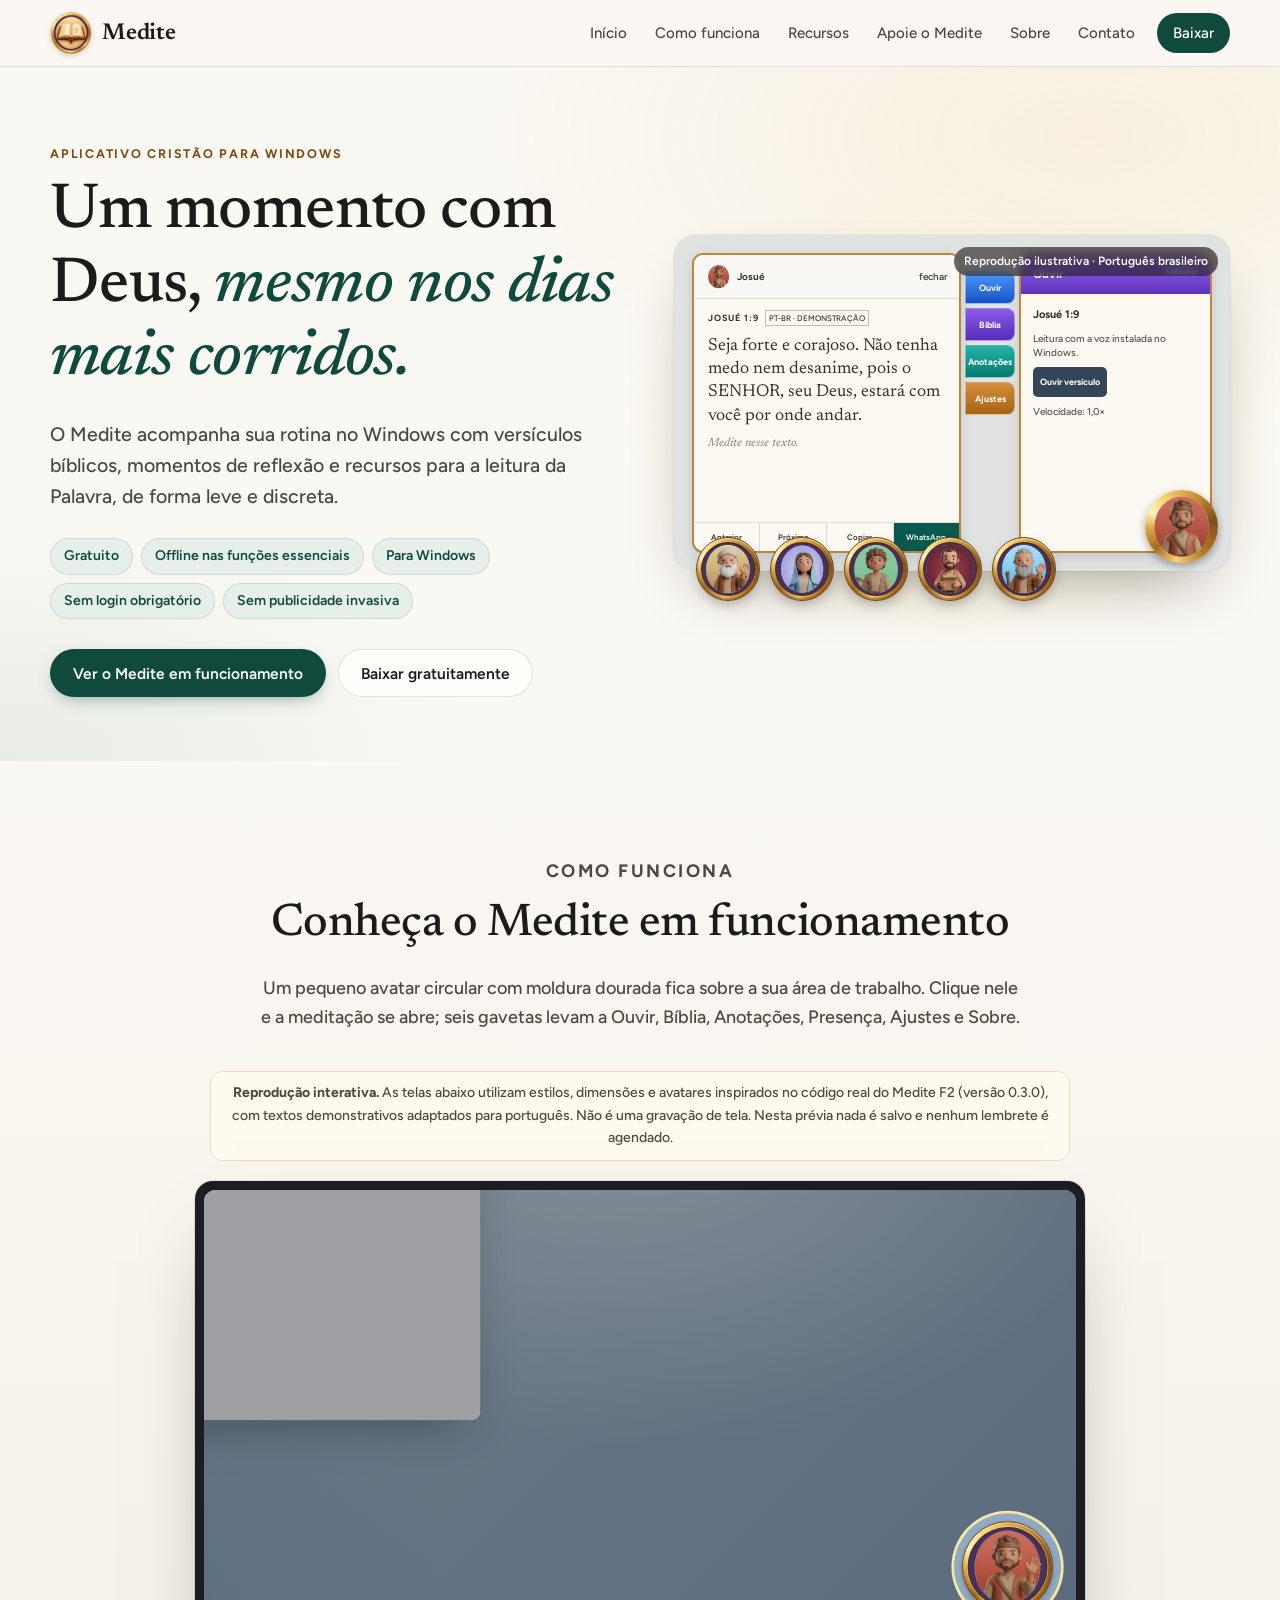
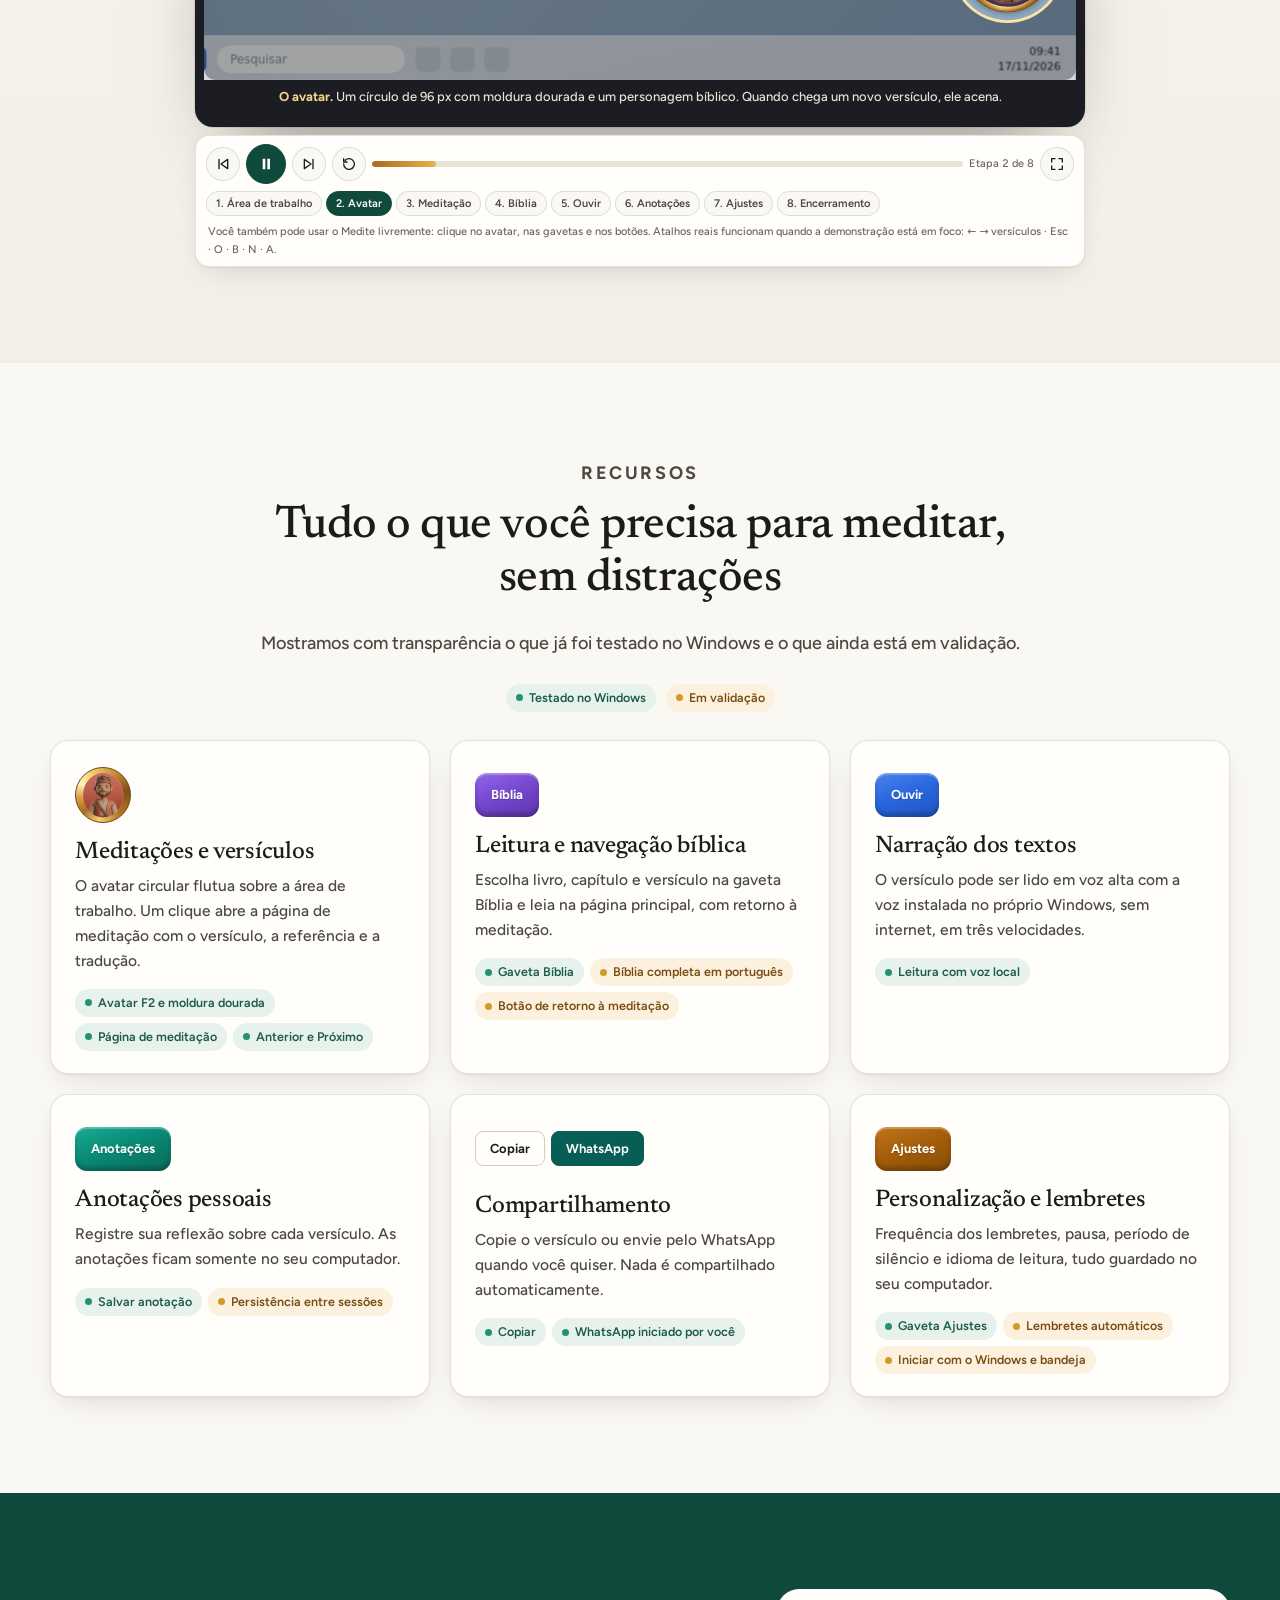
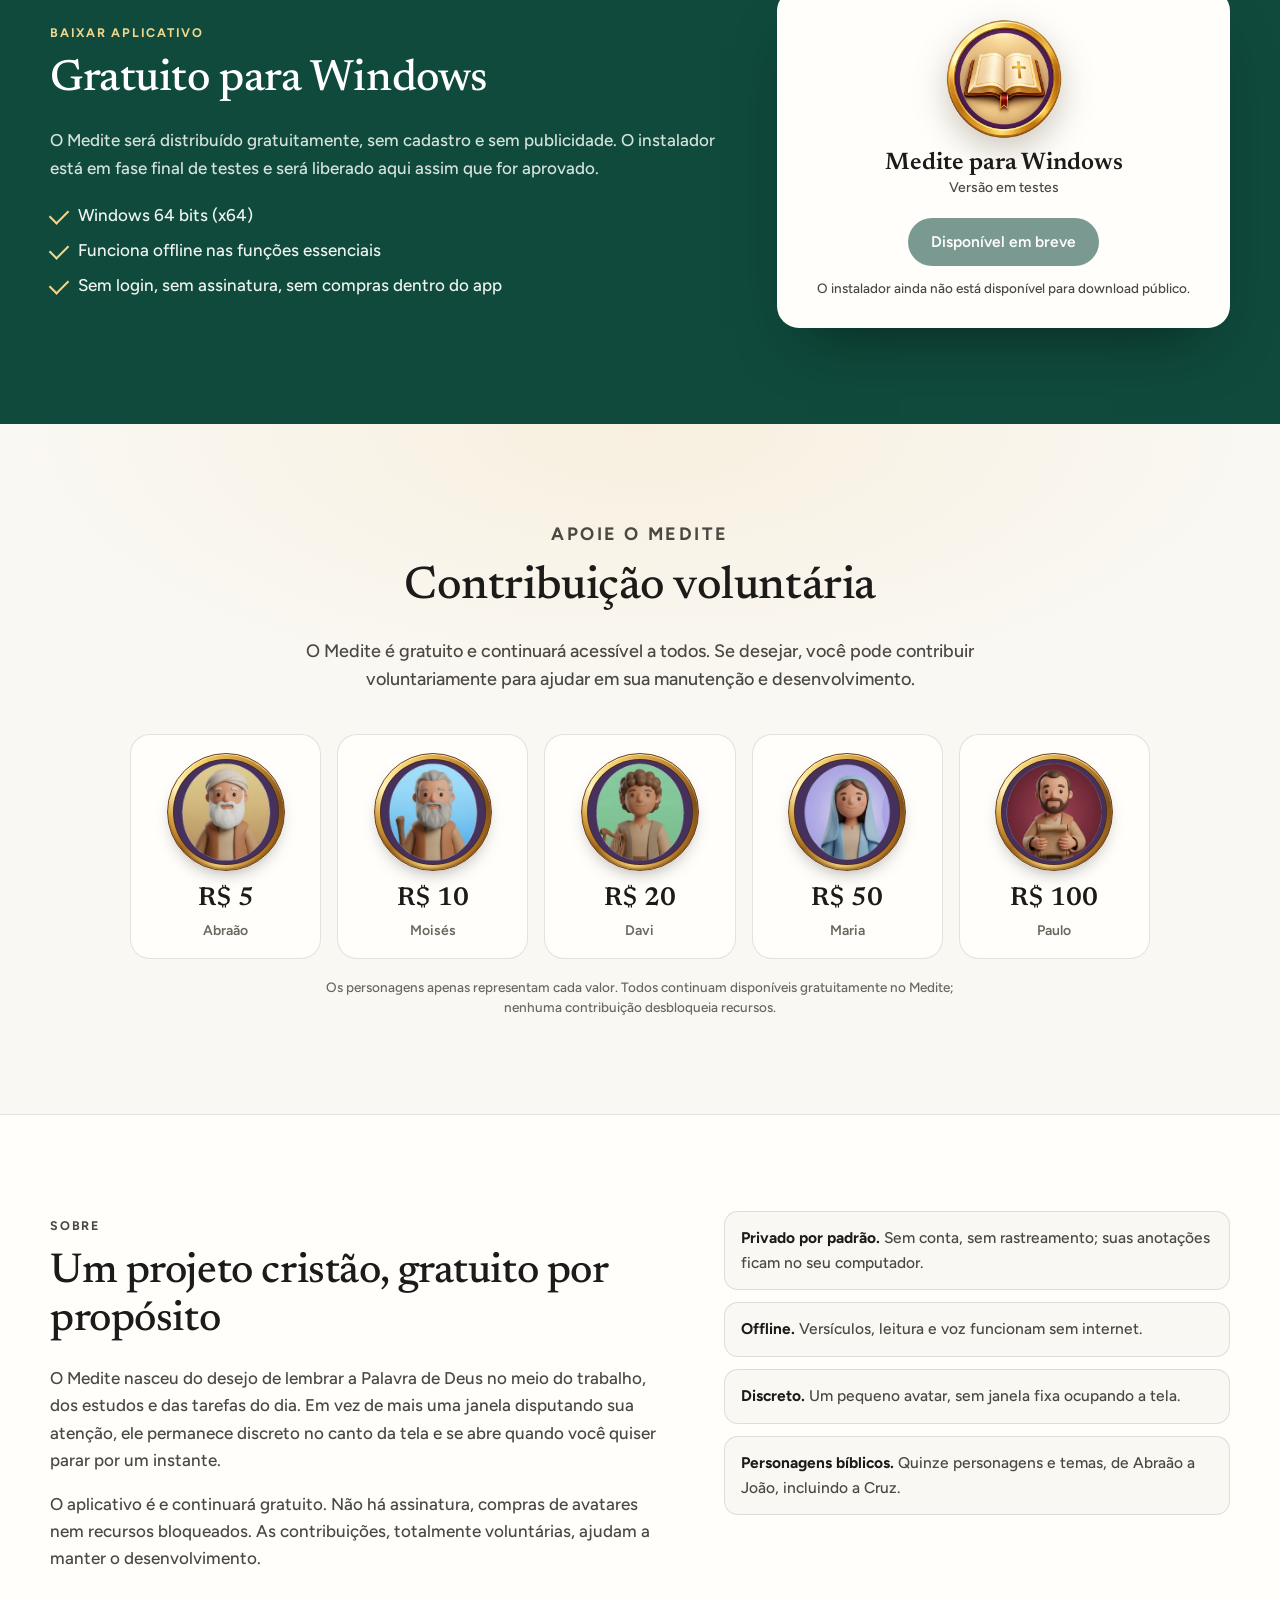
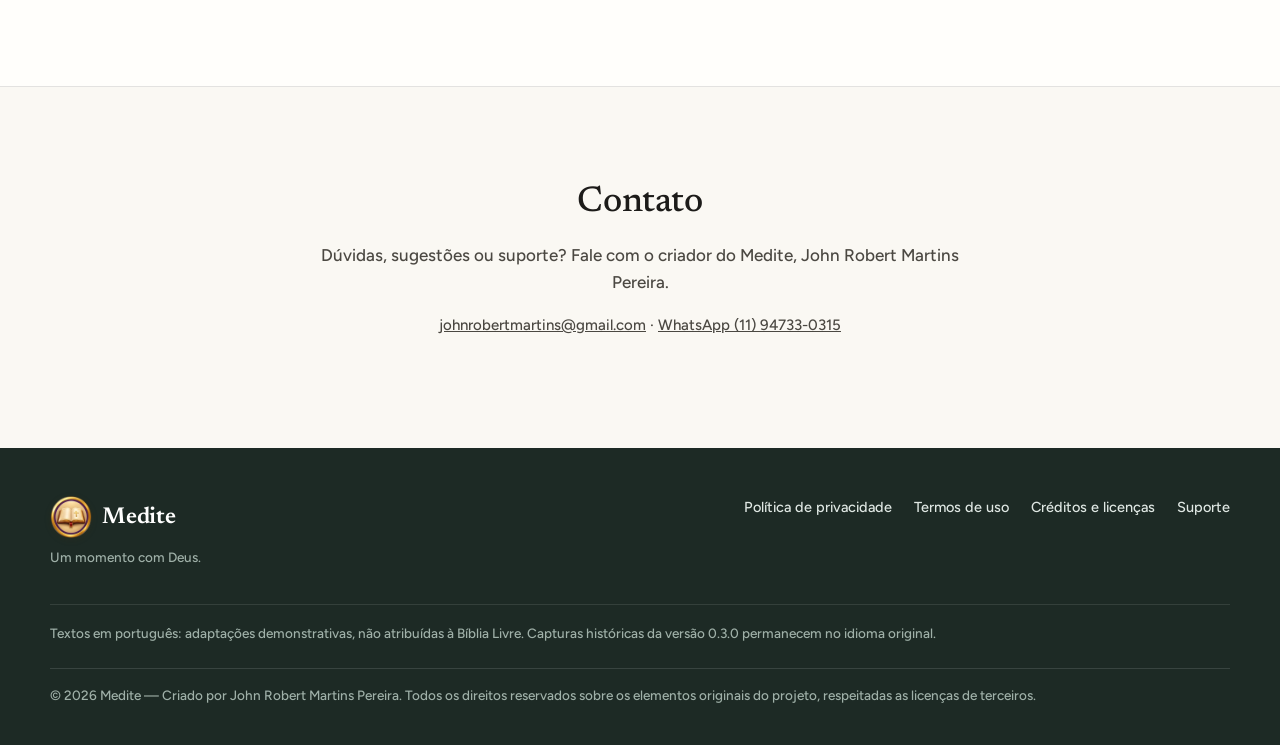
==== commit 127dd65a: "fix(site): corrigir descricao das seis abas do Medite 0.3.0" ====
--- a/index.html
+++ b/index.html
@@ -107,7 +107,7 @@
   <header class="section-head">
    <p class="eyebrow">Como funciona</p>
    <h2 id="t-demo">Conheça o Medite em funcionamento</h2>
-   <p>Um pequeno avatar circular com moldura dourada fica sobre a sua área de trabalho. Clique nele e a meditação se abre; quatro gavetas coloridas levam a Ouvir, Bíblia, Anotações e Ajustes.</p>
+   <p>Um pequeno avatar circular com moldura dourada fica sobre a sua área de trabalho. Clique nele e a meditação se abre; seis gavetas levam a Ouvir, Bíblia, Anotações, Presença, Ajustes e Sobre.</p>
   </header>
 
   <!-- Reprodução interativa -->
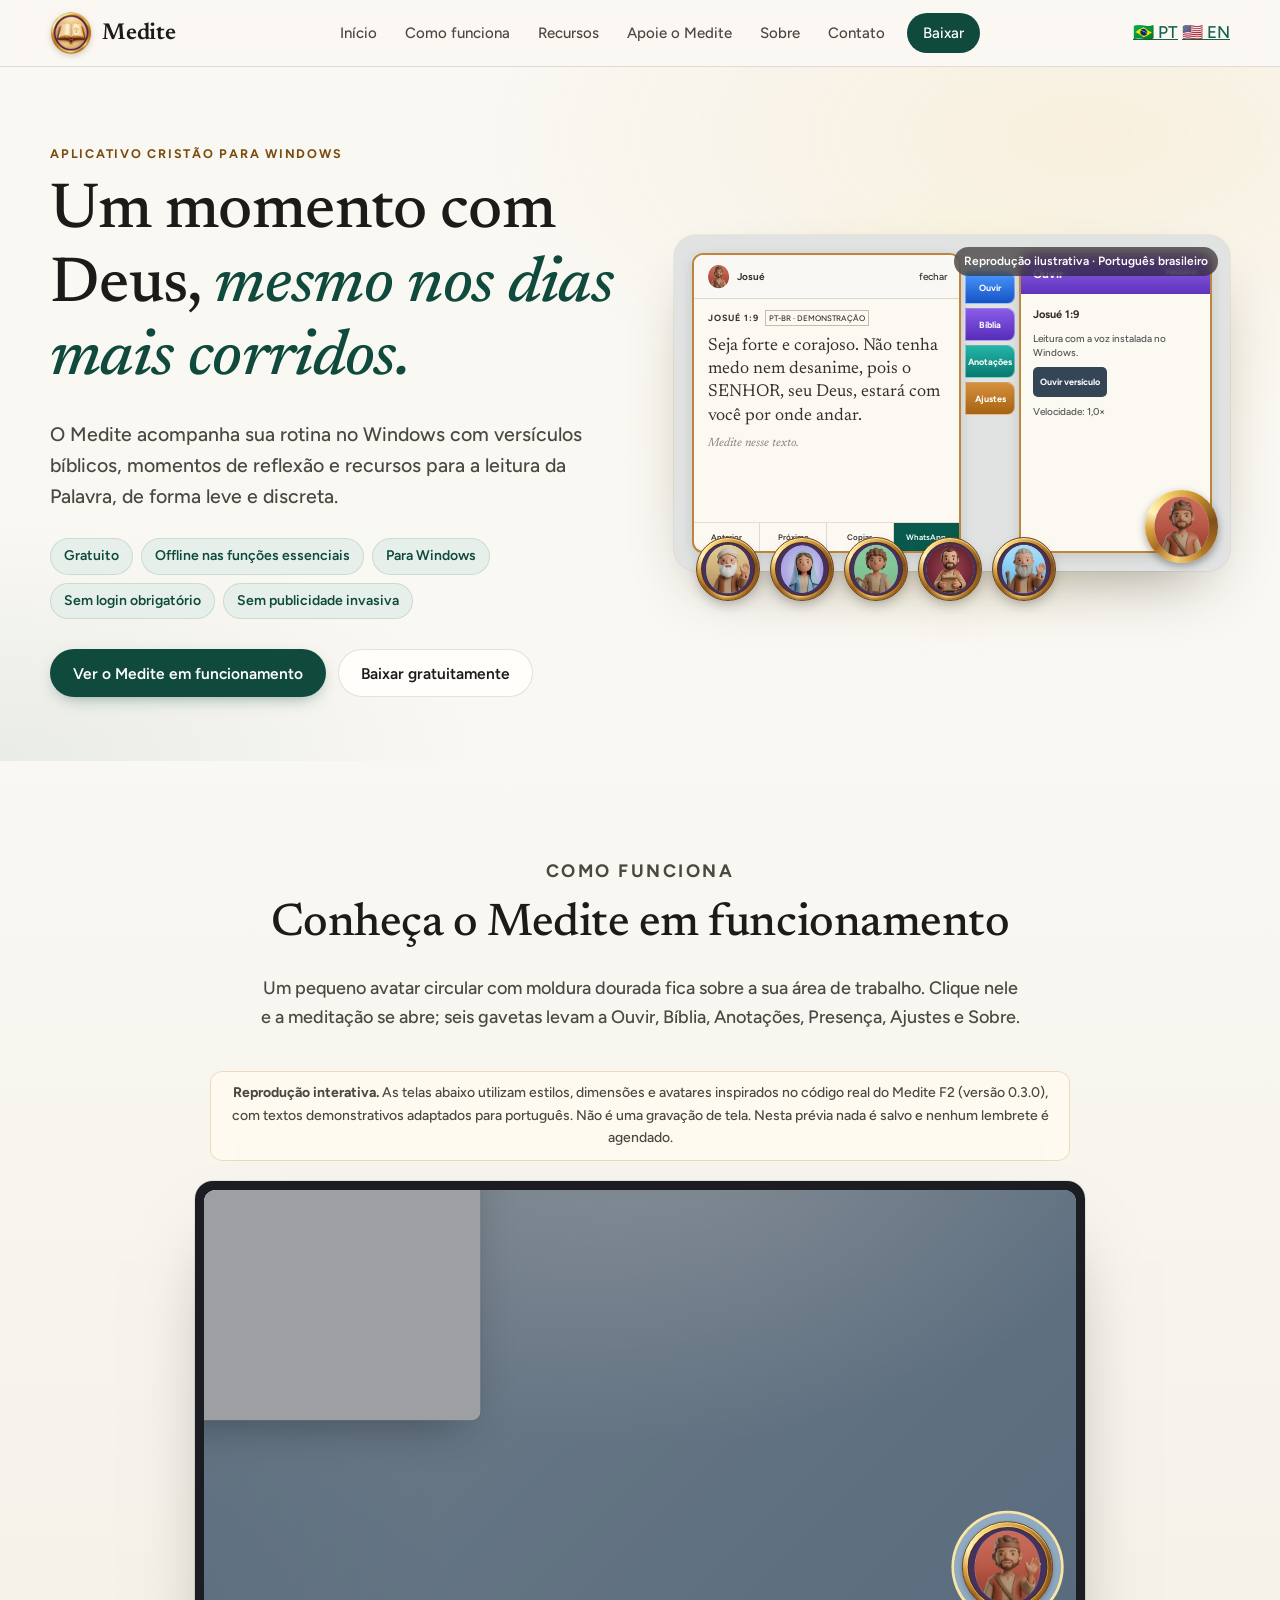
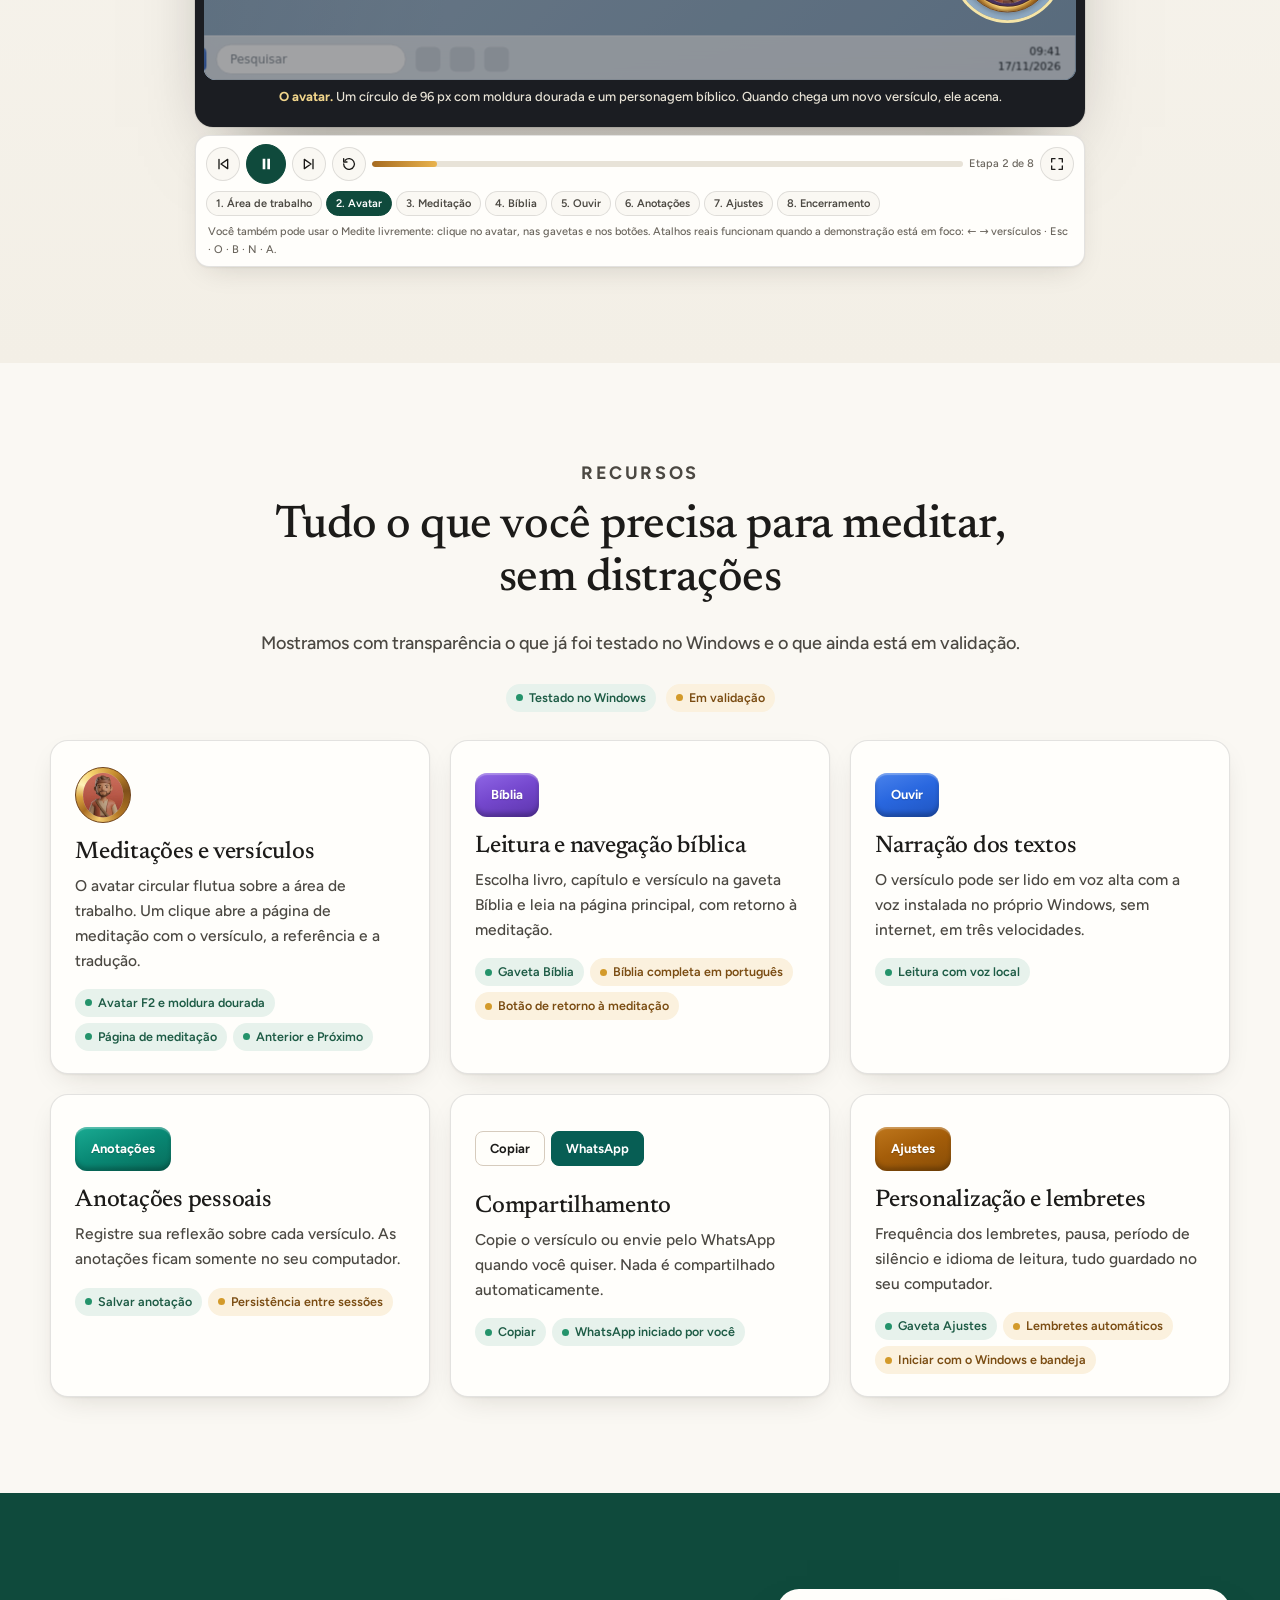
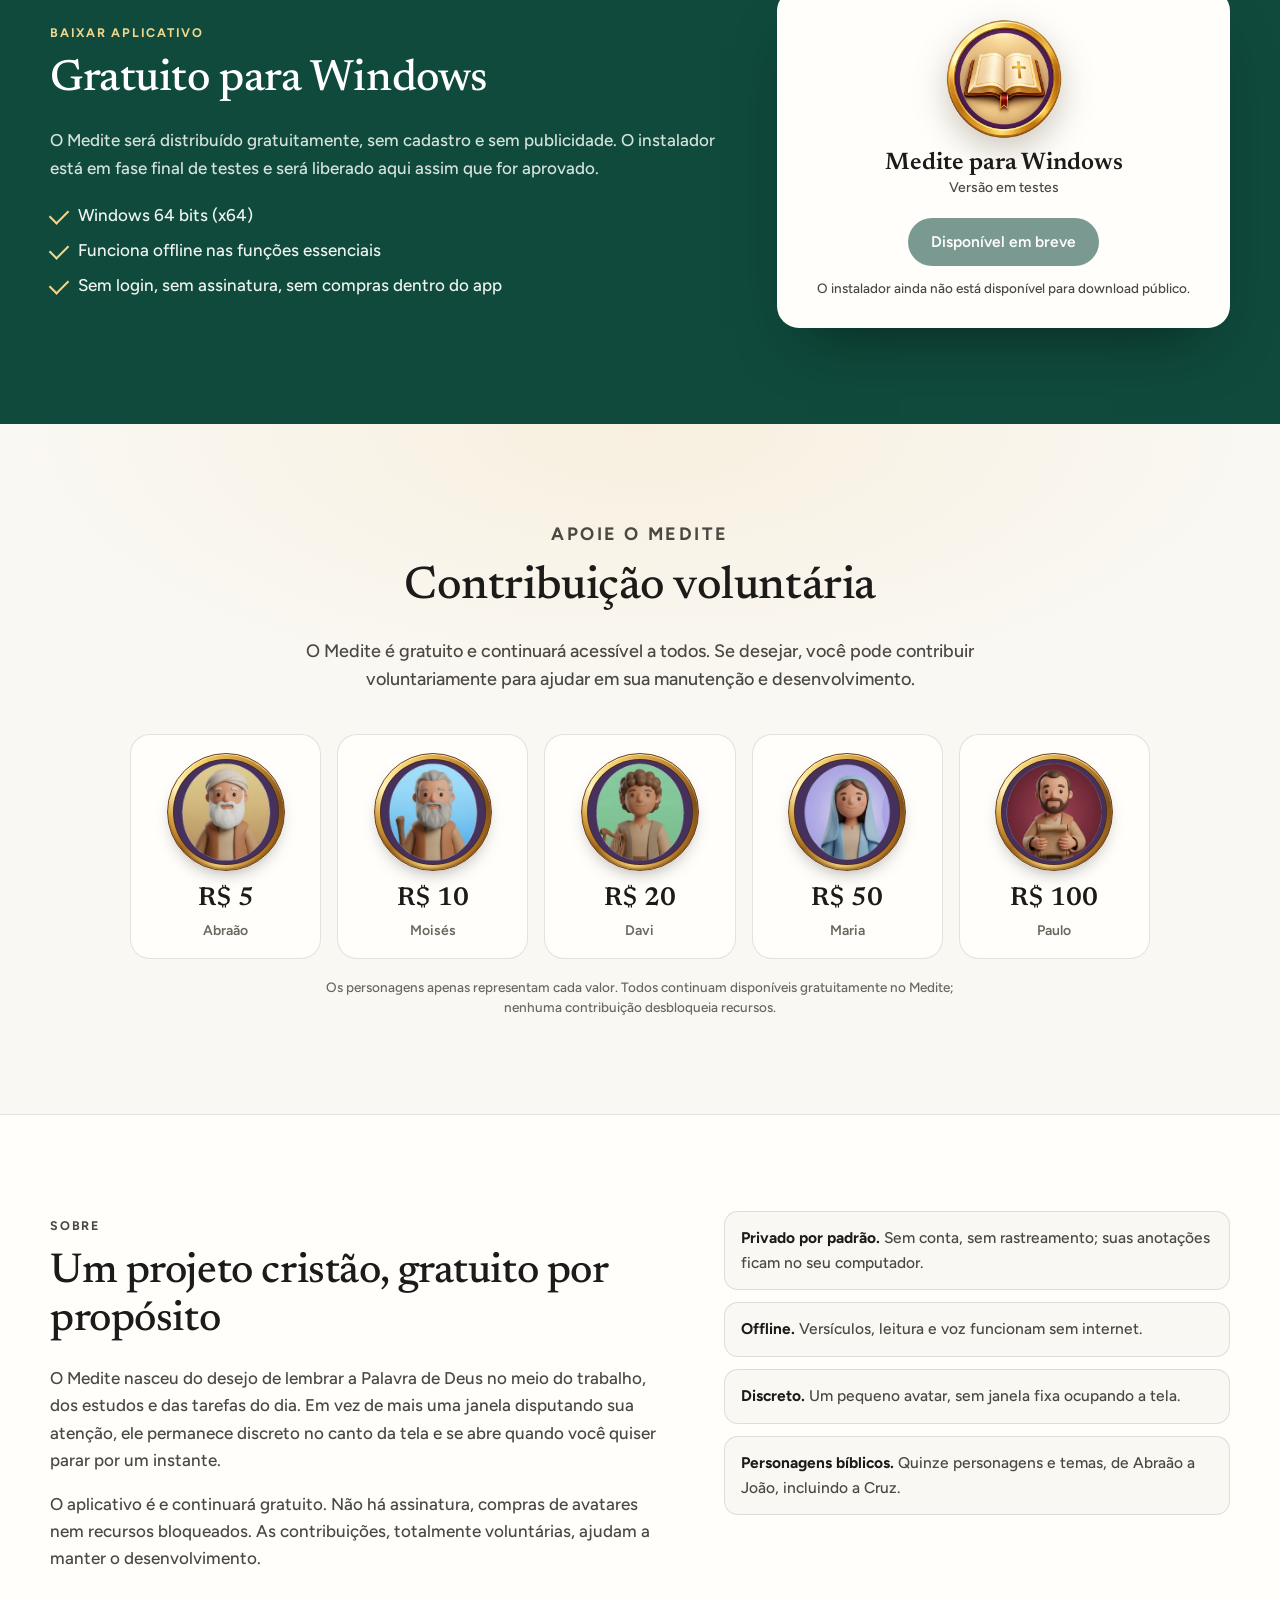
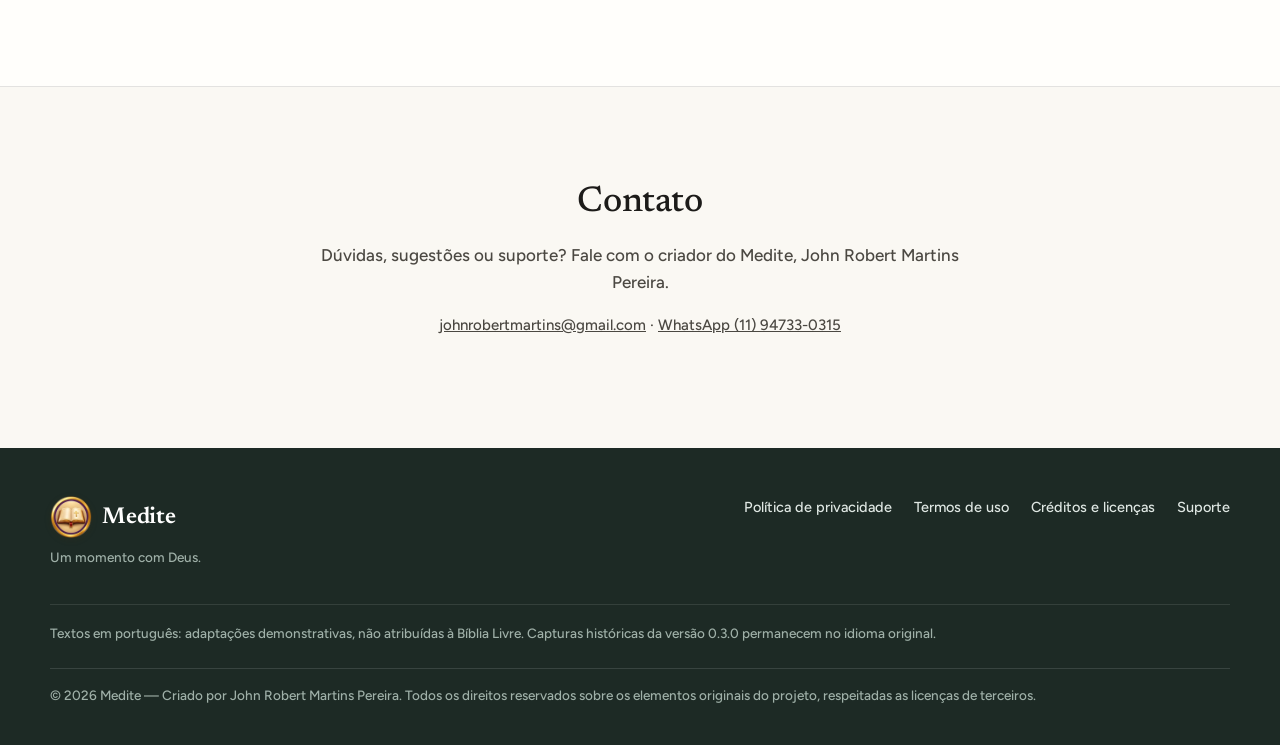
==== commit 3c4792bf: "feat(site): add Brazilian and US English language switcher" ====
--- a/index.html
+++ b/index.html
@@ -53,6 +53,10 @@
    <a href="#contato">Contato</a>
    <a class="nav-cta" href="#download">Baixar</a>
   </nav>
+  <div class="site-languages" role="group" aria-label="Idioma do site / Site language">
+   <a class="site-language" href="?lang=pt#inicio" data-site-lang="pt" lang="pt-BR" hreflang="pt-BR" aria-label="Português do Brasil" title="Português do Brasil">🇧🇷 <span>PT</span></a>
+   <a class="site-language" href="?lang=en#inicio" data-site-lang="en" lang="en-US" hreflang="en-US" aria-label="English (United States)" title="English (United States)">🇺🇸 <span>EN</span></a>
+  </div>
  </div>
 </header>
 
@@ -345,6 +349,7 @@
 <script src="assets/js/qr.js" defer></script>
 <script src="assets/js/site.js" defer></script>
 <script src="assets/js/download.js" defer></script>
+<script src="assets/js/i18n.js" defer></script>
 <script src="assets/js/medite-demo.js" defer></script>
 <script src="assets/js/pix.js" defer></script>
 </body>
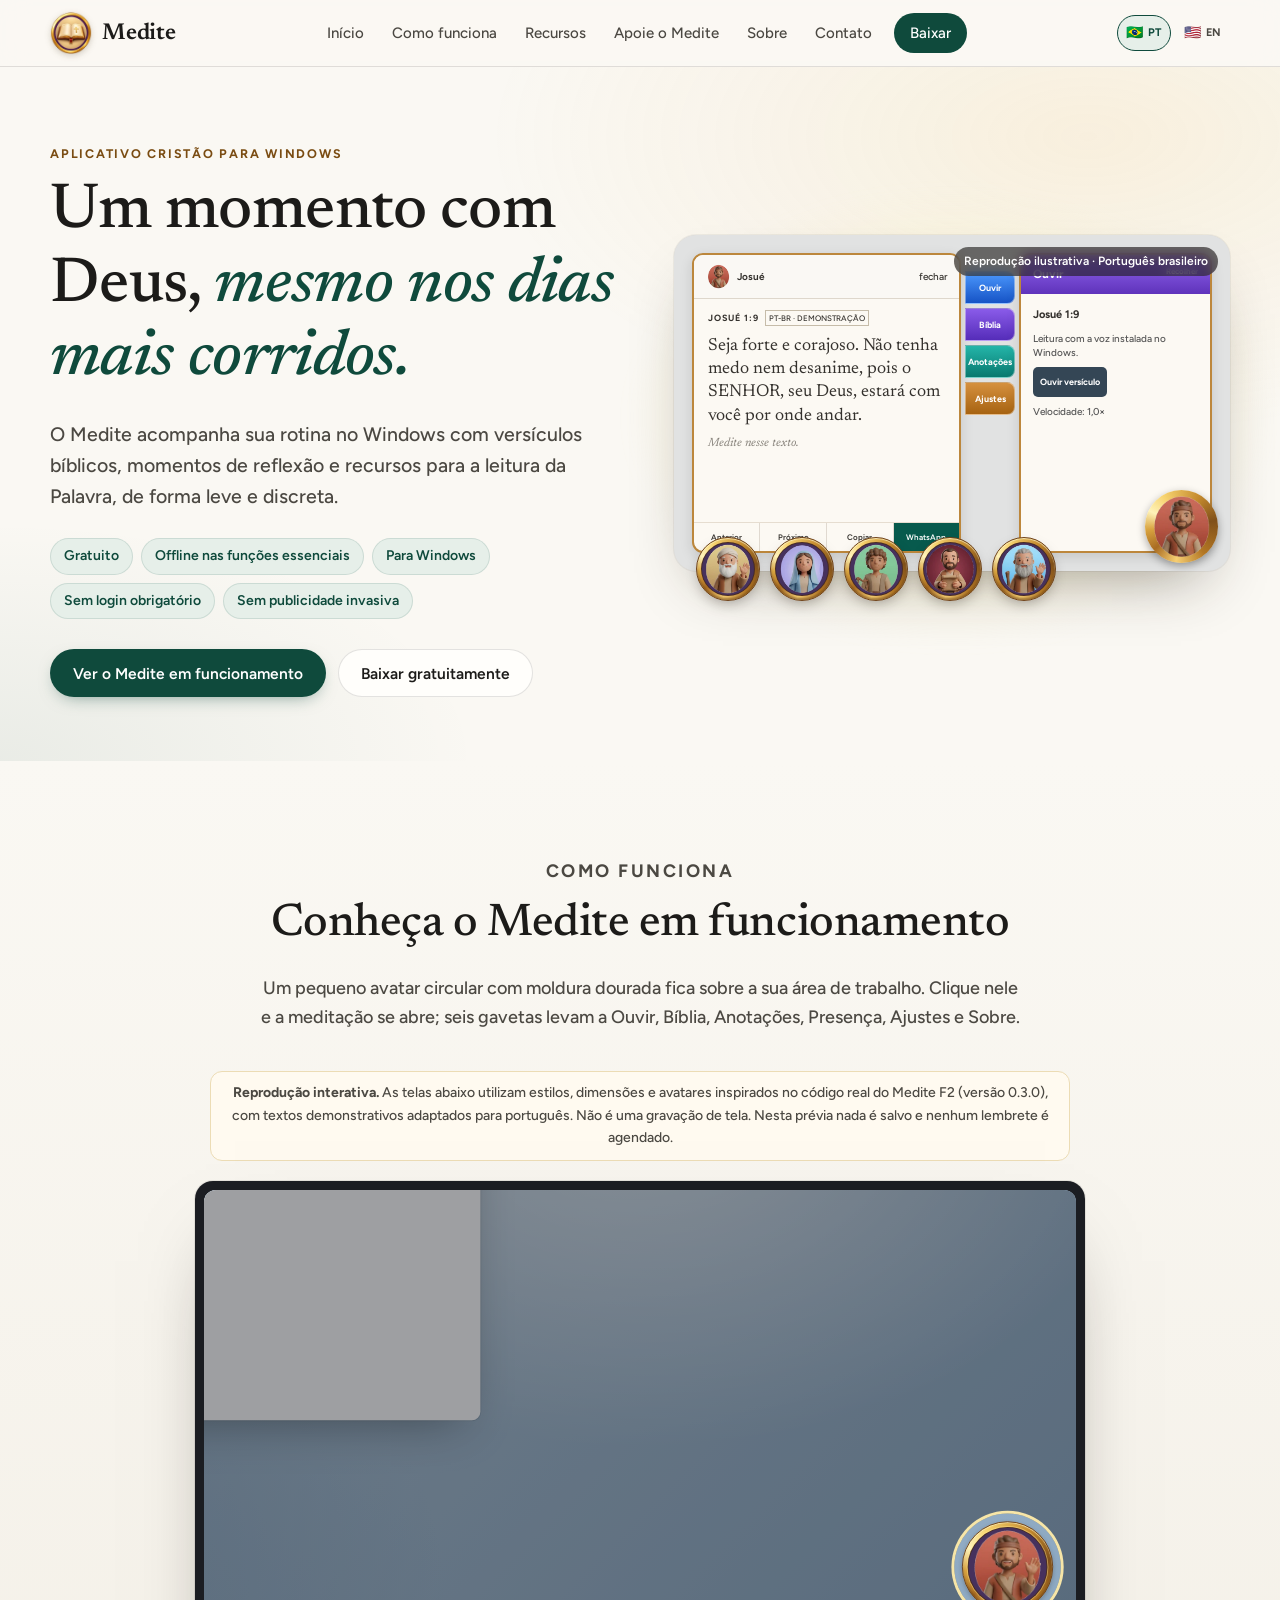
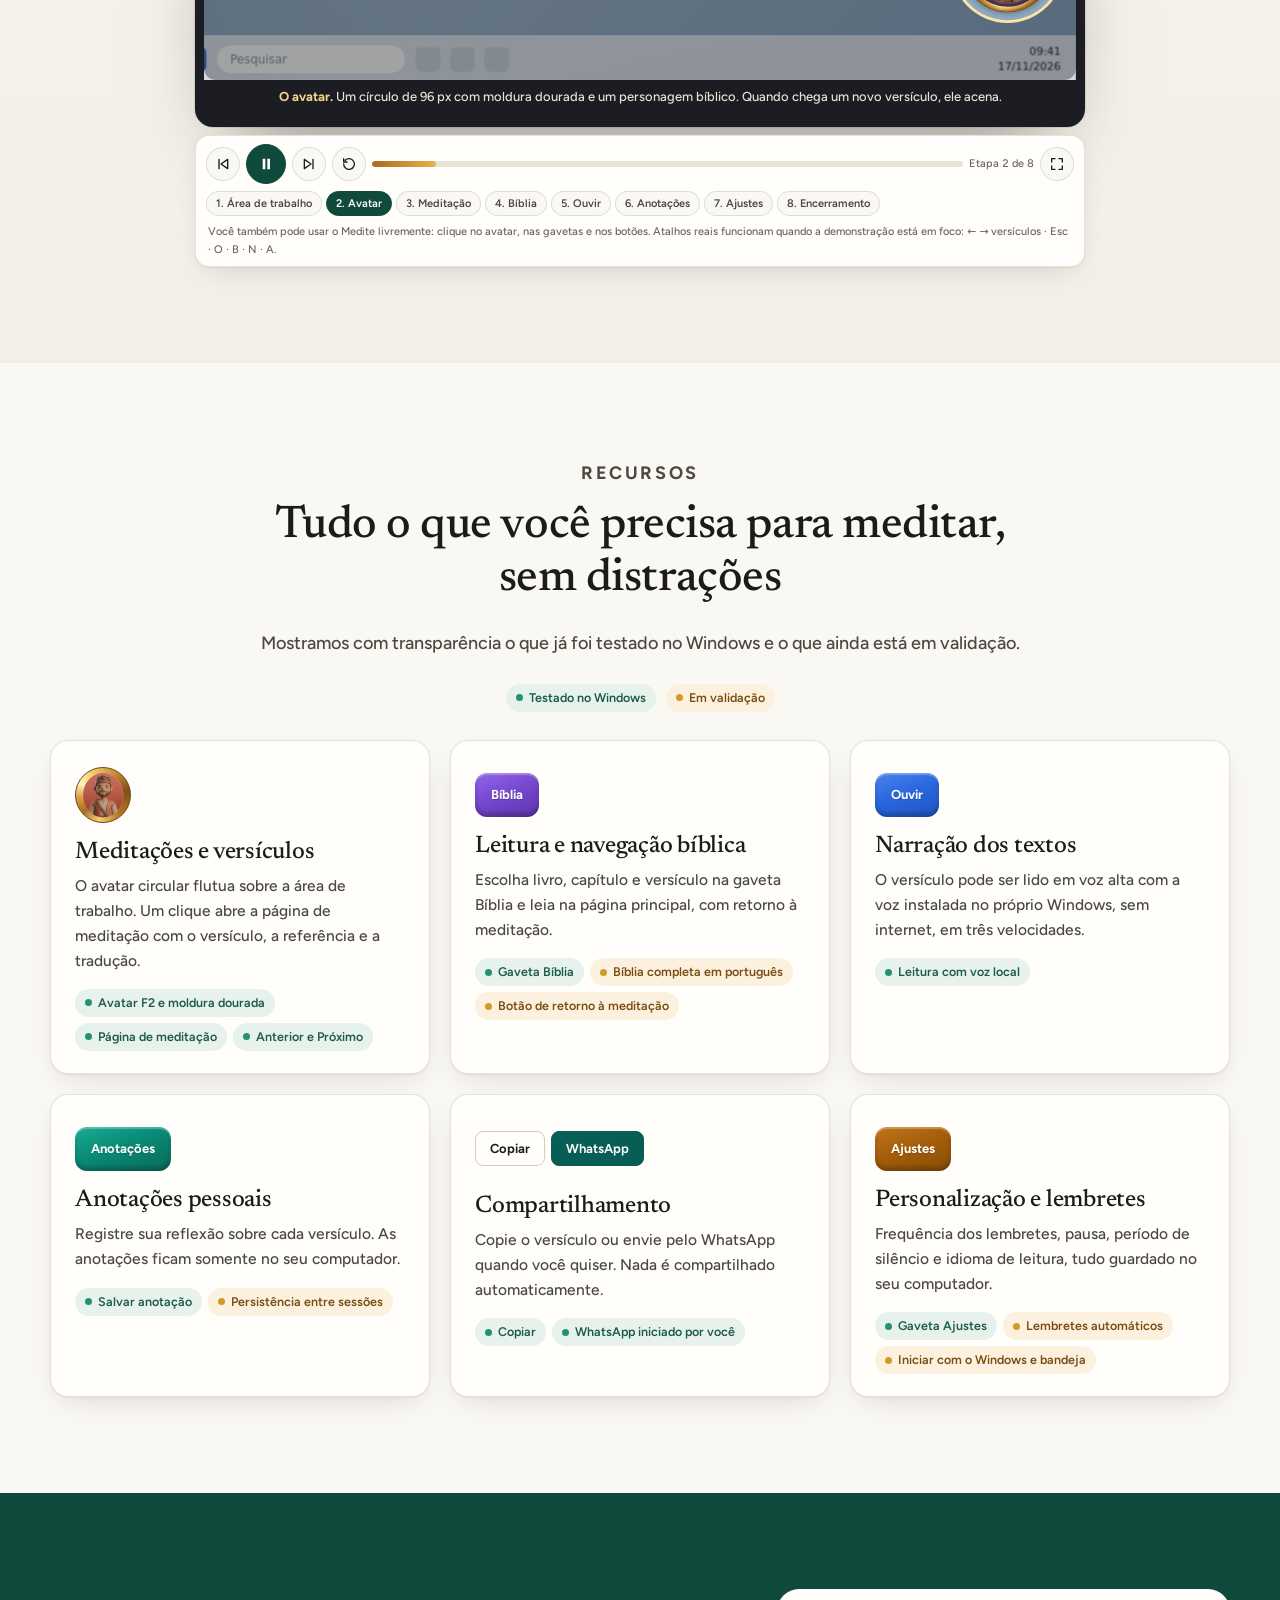
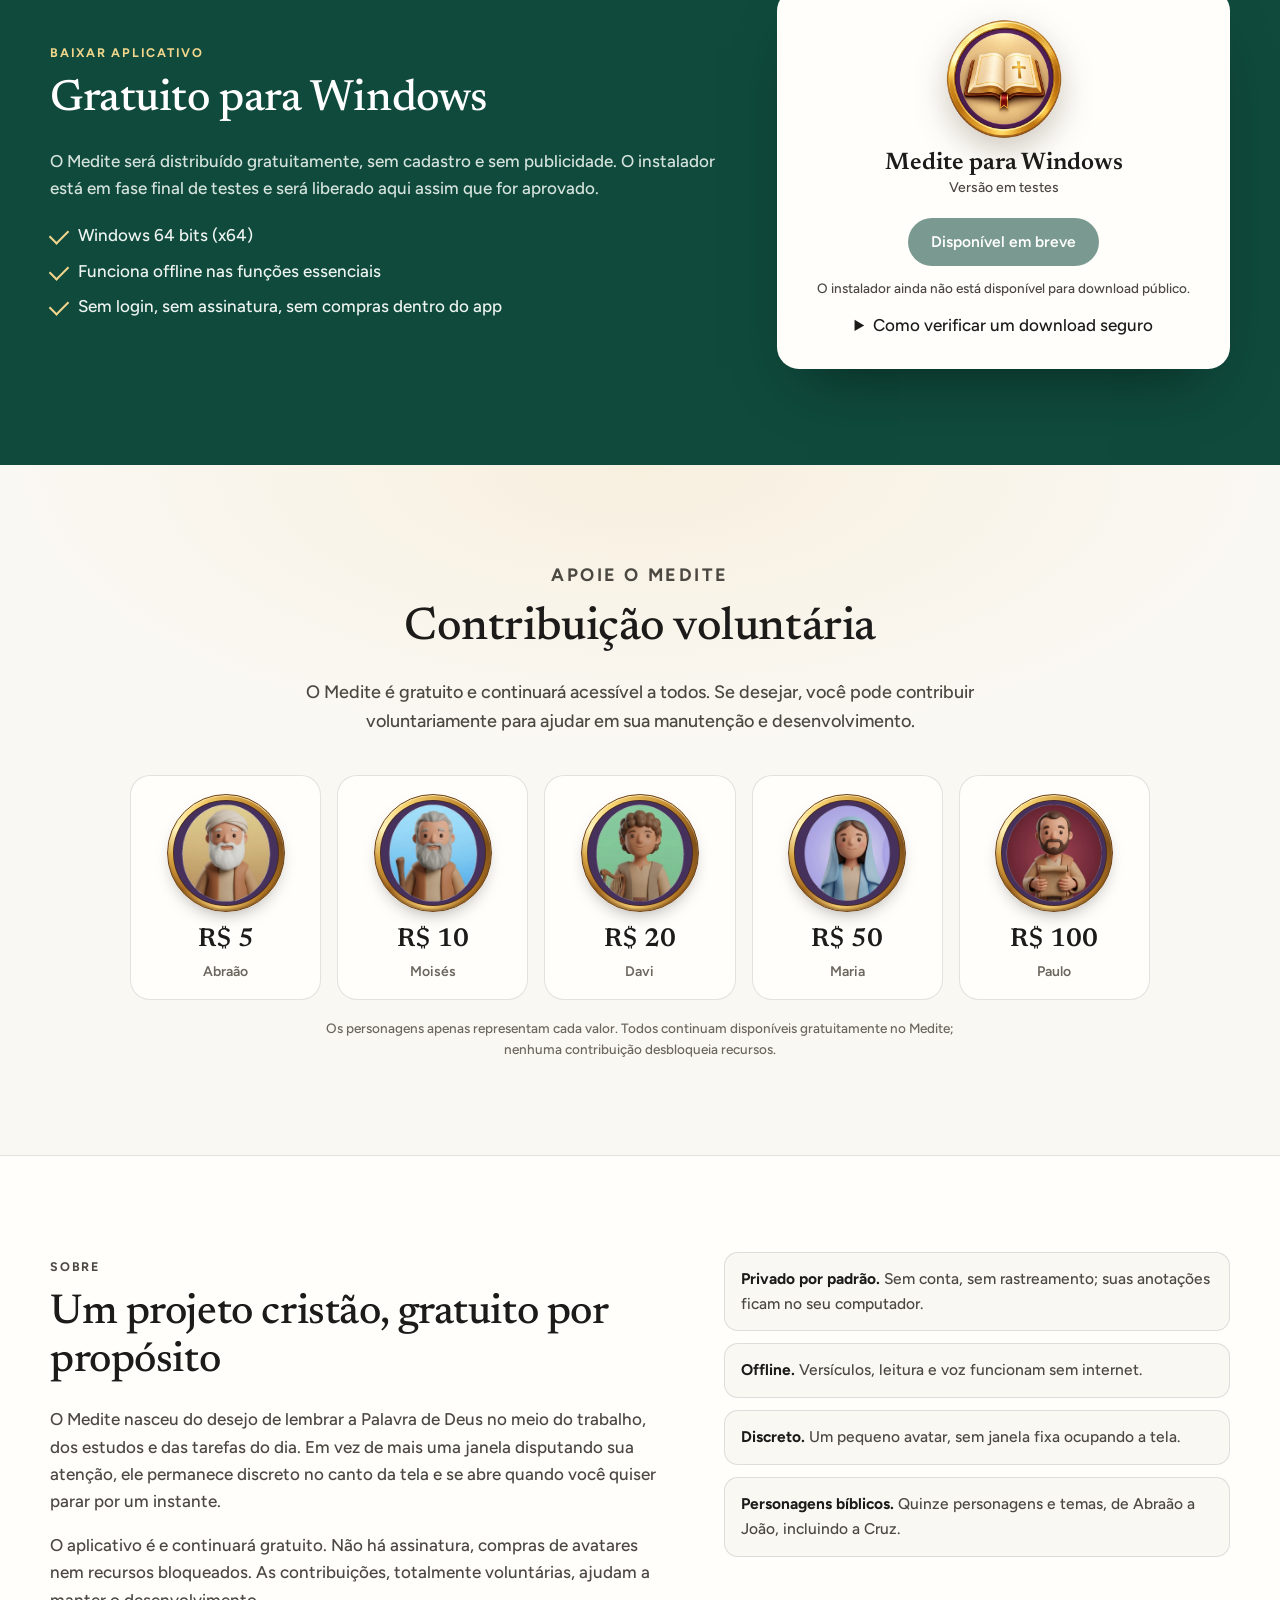
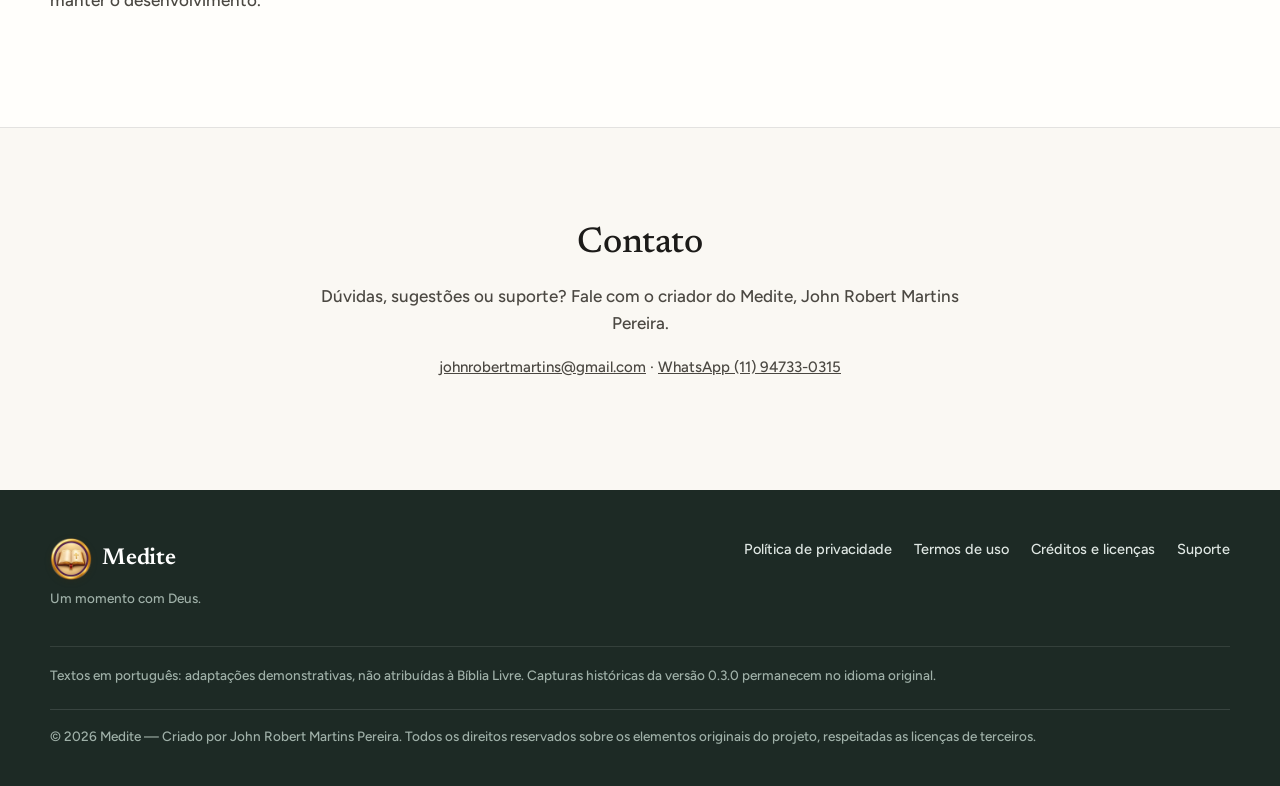
==== commit 27afb4b5: "docs(site): add unsigned installer checksum and Windows requirements guidance" ====
--- a/index.html
+++ b/index.html
@@ -257,6 +257,12 @@
    <p class="fine" id="dl-note">O instalador ainda não está disponível para download público.</p>
    <p class="fine" id="medite-download-checksum" hidden></p>
    <p class="fine" id="medite-download-warning" hidden></p>
+   <details class="dl-help" style="margin-top:14px">
+    <summary>Como verificar um download seguro</summary>
+    <p>O Medite exige Windows 10 ou 11 de 64 bits. A primeira instalação pode solicitar o Microsoft WebView2. O instalador inicial não terá assinatura digital, e o Windows poderá mostrar um aviso SmartScreen.</p>
+    <p>Antes de executar, confira o endereço oficial do download e o SHA-256 exibido acima. No PowerShell, use <code>Get-FileHash .\arquivo.exe -Algorithm SHA256</code>, substituindo pelo nome do arquivo baixado. O resultado deve ser idêntico ao informado no site. Não ignore avisos se a origem ou o hash não corresponderem.</p>
+    <p>Em caso de dúvida, não execute o arquivo e entre em contato com o suporte.</p>
+   </details>
   </div>
  </div>
 </section>
--- a/assets/css/site.css
+++ b/assets/css/site.css
@@ -223,3 +223,15 @@
 .hero-app-orb{position:absolute;right:12px;bottom:8px;border-radius:50%;padding:4px;background:var(--gold-ring);box-shadow:0 3px 9px #0005}
 .hero-app-orb img{width:65px;height:65px;border-radius:50%}
 @media(max-width:600px){.hero-app-preview{padding:8px;gap:2px;min-height:190px}.hero-app-top{padding:5px;font-size:8px}.hero-app-tiny img{width:18px;height:18px}.hero-app-ref{padding:6px 6px 0;font-size:7px}.hero-app-ref small{display:none}.hero-app-verse{padding:5px 6px 0;font-size:clamp(10px,3vw,17px)}.hero-app-italic{font-size:9px;padding:4px 6px}.hero-app-bottom span{font-size:7px;padding:6px 1px}.hero-app-tabs{padding-top:8px}.hero-app-tabs span{font-size:7px;padding:6px 0}.hero-app-side-top{padding:6px;font-size:9px}.hero-app-side-top small{display:none}.hero-app-side-body{padding:6px;font-size:8px}.hero-app-side-body strong,.hero-app-side-body p{font-size:8px}.hero-app-side-body>span{font-size:7px;padding:5px}.hero-app-orb img{width:35px;height:35px}.hero-app-orb{padding:2px;right:5px;bottom:4px}}
+
+
+/* Locale selector — intentionally compact, always accessible on desktop and mobile. */
+.site-languages{display:flex;align-items:center;gap:4px;margin-left:10px;flex-shrink:0}
+.site-language{display:inline-flex;align-items:center;justify-content:center;gap:5px;min-width:54px;min-height:36px;
+ padding:5px 8px;border:1px solid transparent;border-radius:999px;font-size:14px;font-weight:700;
+ color:var(--ink2);text-decoration:none;line-height:1.2}
+.site-language:hover,.site-language:focus-visible{background:var(--green-soft)}
+.site-language.active,.site-language[aria-current="true"]{border-color:var(--green);background:var(--green-soft);color:var(--green)}
+.site-language span{font-size:11px;letter-spacing:.02em}
+@media(max-width:880px){.site-languages{margin-left:auto;margin-right:8px}.site-language{min-width:48px;padding:5px}}
+@media(max-width:430px){.site-languages{gap:0}.site-language{min-width:42px;padding:4px}.site-language span{font-size:10px}}
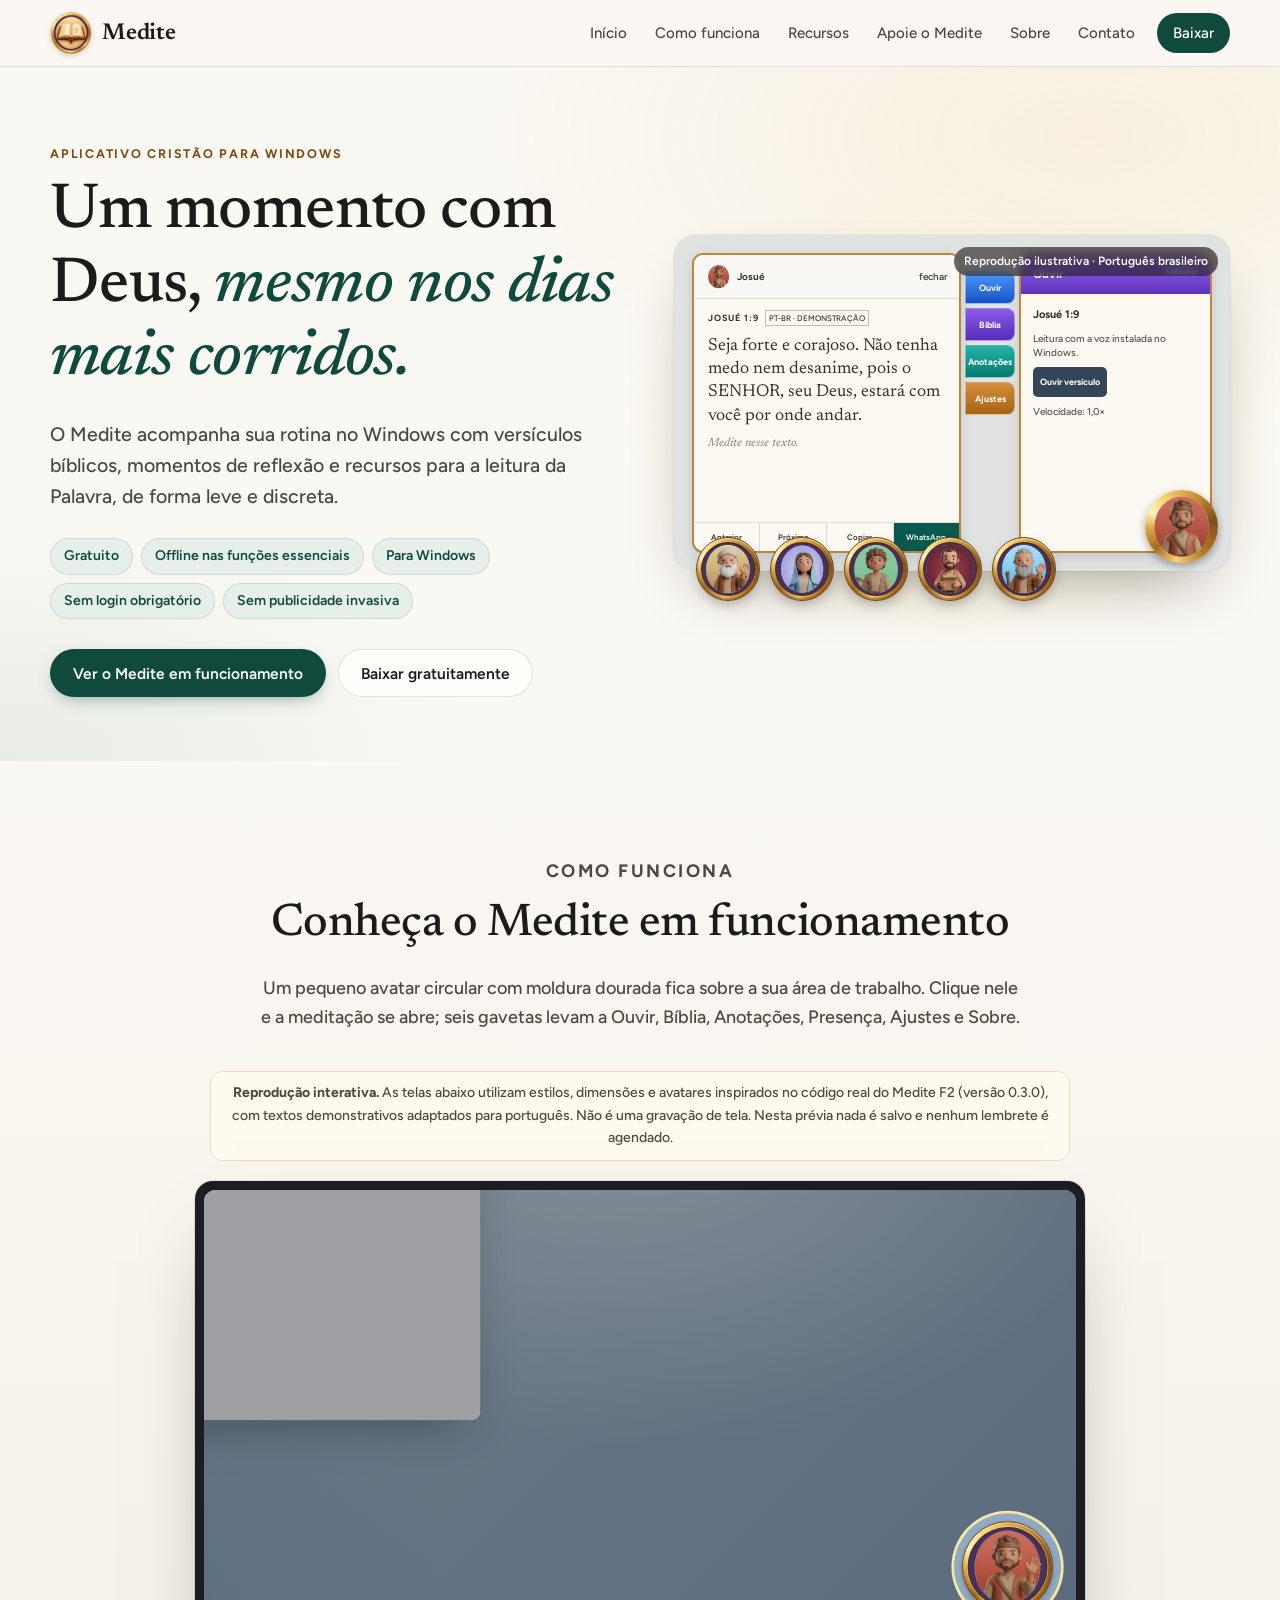
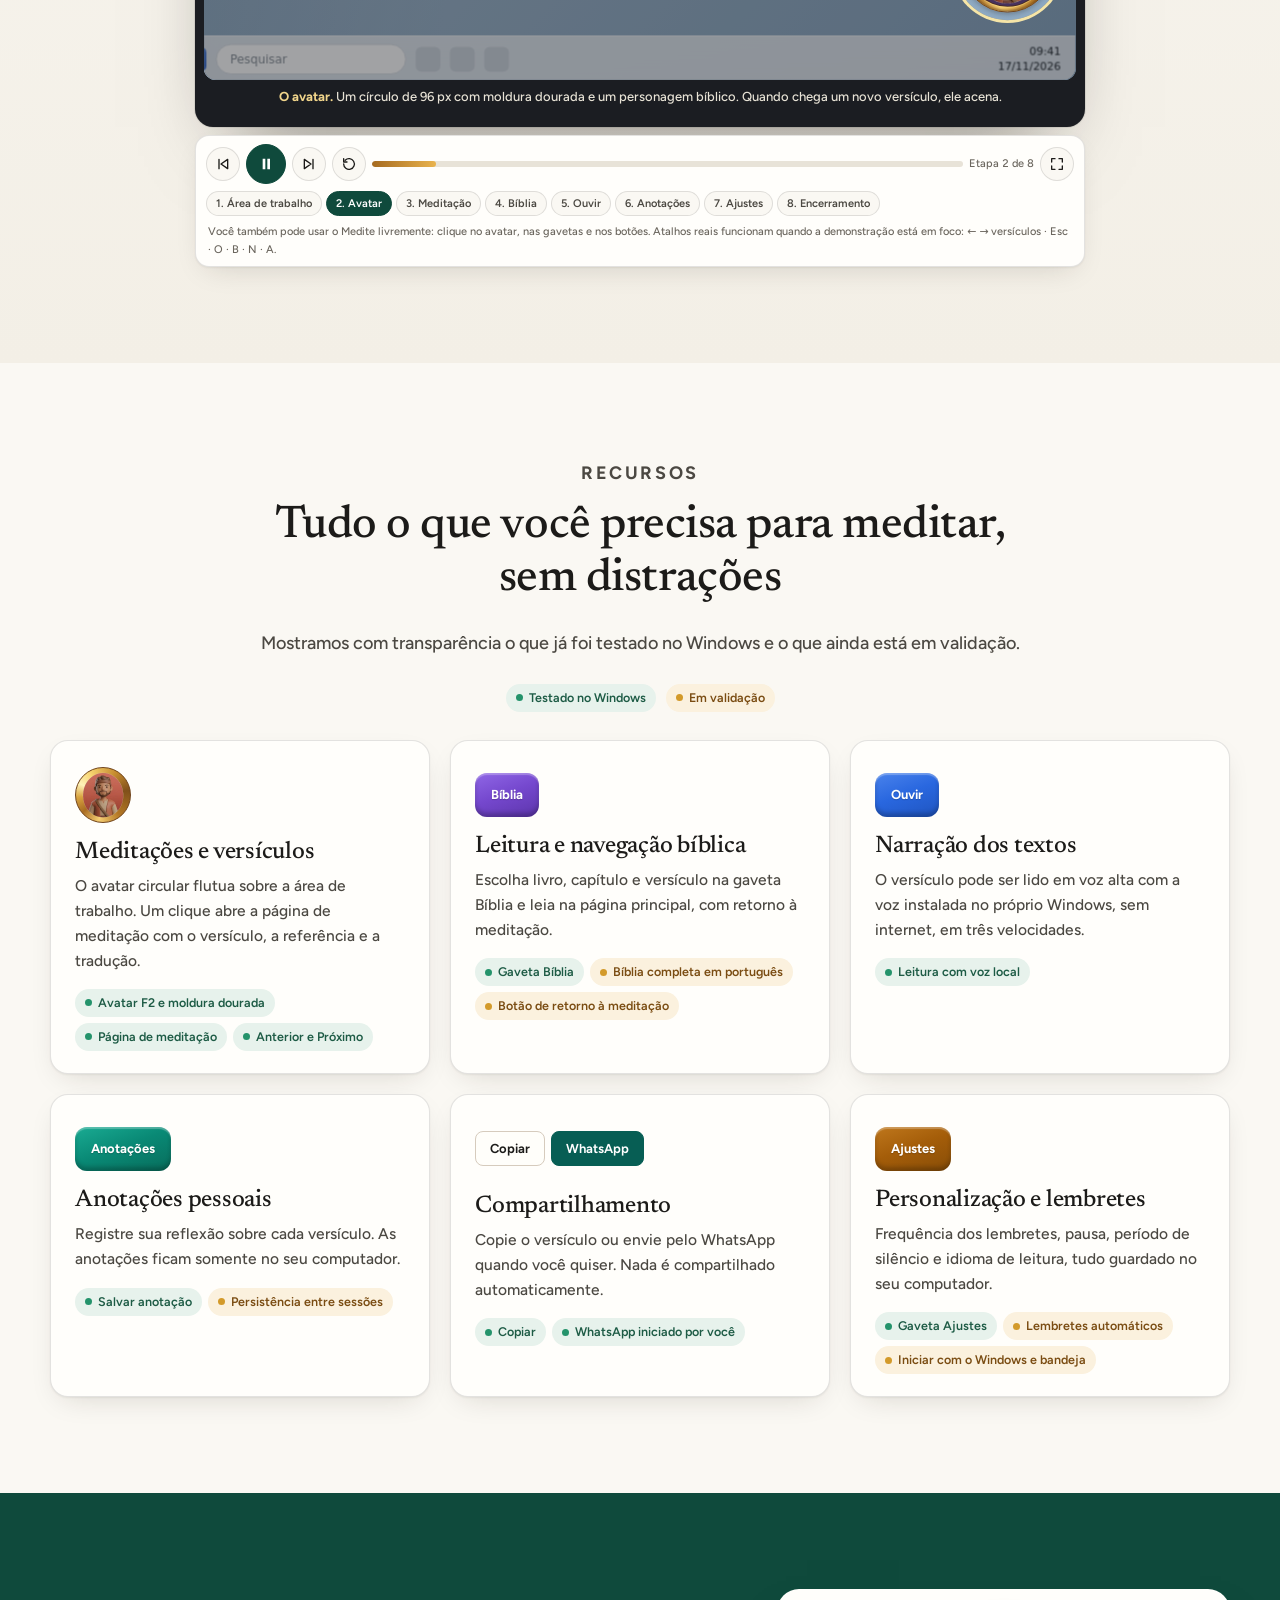
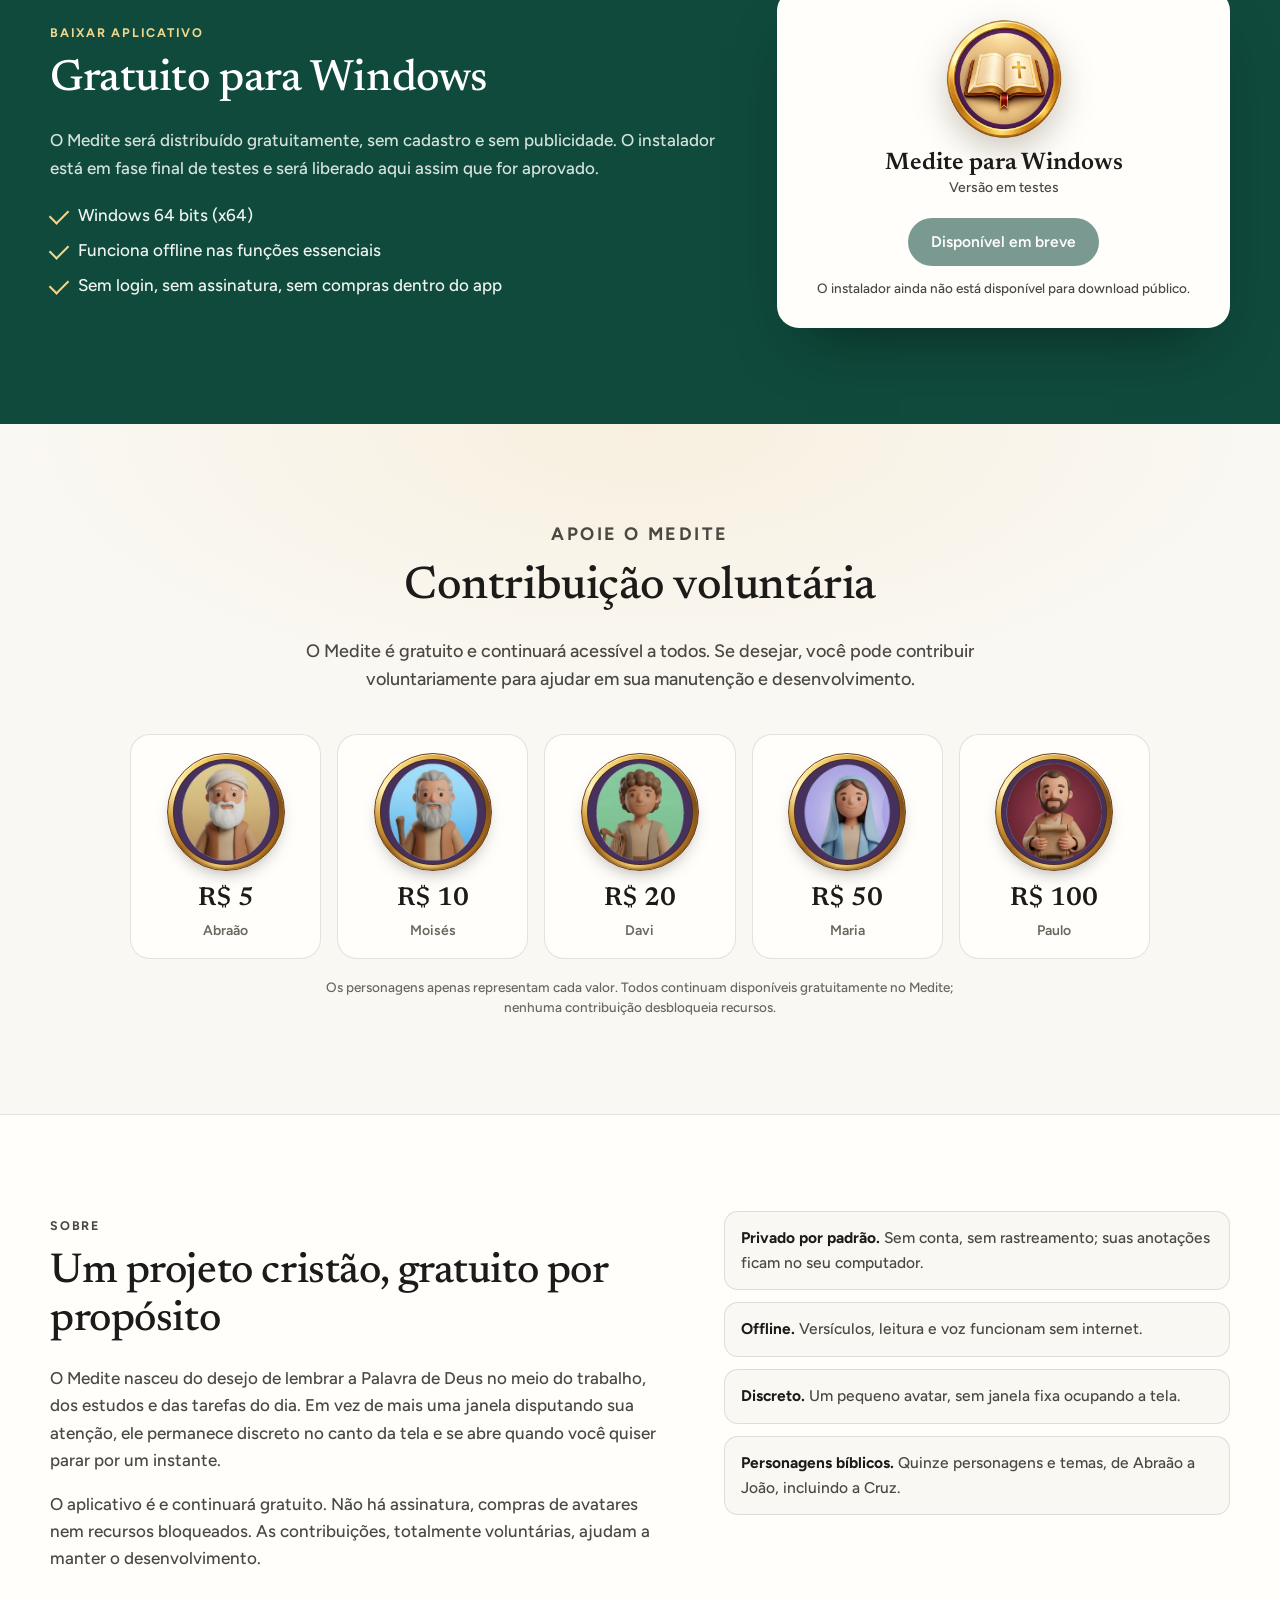
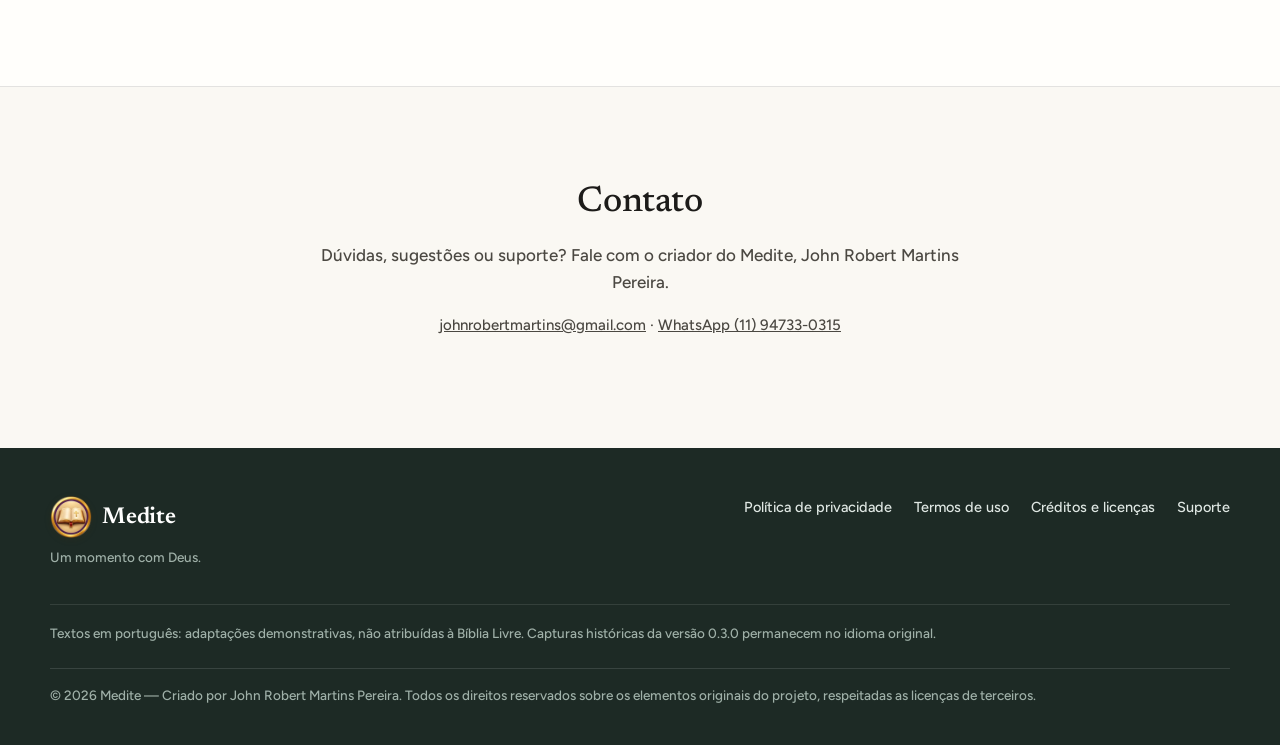
==== commit 194af9e6: "Merge pull request #7 from john-notebook-brasil/release/medite-030-download-preparo-20261120 [DRAFT]" ====
--- a/index.html
+++ b/index.html
@@ -53,10 +53,6 @@
    <a href="#contato">Contato</a>
    <a class="nav-cta" href="#download">Baixar</a>
   </nav>
-  <div class="site-languages" role="group" aria-label="Idioma do site / Site language">
-   <a class="site-language" href="?lang=pt#inicio" data-site-lang="pt" lang="pt-BR" hreflang="pt-BR" aria-label="Português do Brasil" title="Português do Brasil">🇧🇷 <span>PT</span></a>
-   <a class="site-language" href="?lang=en#inicio" data-site-lang="en" lang="en-US" hreflang="en-US" aria-label="English (United States)" title="English (United States)">🇺🇸 <span>EN</span></a>
-  </div>
  </div>
 </header>
 
@@ -257,12 +253,6 @@
    <p class="fine" id="dl-note">O instalador ainda não está disponível para download público.</p>
    <p class="fine" id="medite-download-checksum" hidden></p>
    <p class="fine" id="medite-download-warning" hidden></p>
-   <details class="dl-help" style="margin-top:14px">
-    <summary>Como verificar um download seguro</summary>
-    <p>O Medite exige Windows 10 ou 11 de 64 bits. A primeira instalação pode solicitar o Microsoft WebView2. O instalador inicial não terá assinatura digital, e o Windows poderá mostrar um aviso SmartScreen.</p>
-    <p>Antes de executar, confira o endereço oficial do download e o SHA-256 exibido acima. No PowerShell, use <code>Get-FileHash .\arquivo.exe -Algorithm SHA256</code>, substituindo pelo nome do arquivo baixado. O resultado deve ser idêntico ao informado no site. Não ignore avisos se a origem ou o hash não corresponderem.</p>
-    <p>Em caso de dúvida, não execute o arquivo e entre em contato com o suporte.</p>
-   </details>
   </div>
  </div>
 </section>
@@ -355,7 +345,6 @@
 <script src="assets/js/qr.js" defer></script>
 <script src="assets/js/site.js" defer></script>
 <script src="assets/js/download.js" defer></script>
-<script src="assets/js/i18n.js" defer></script>
 <script src="assets/js/medite-demo.js" defer></script>
 <script src="assets/js/pix.js" defer></script>
 </body>
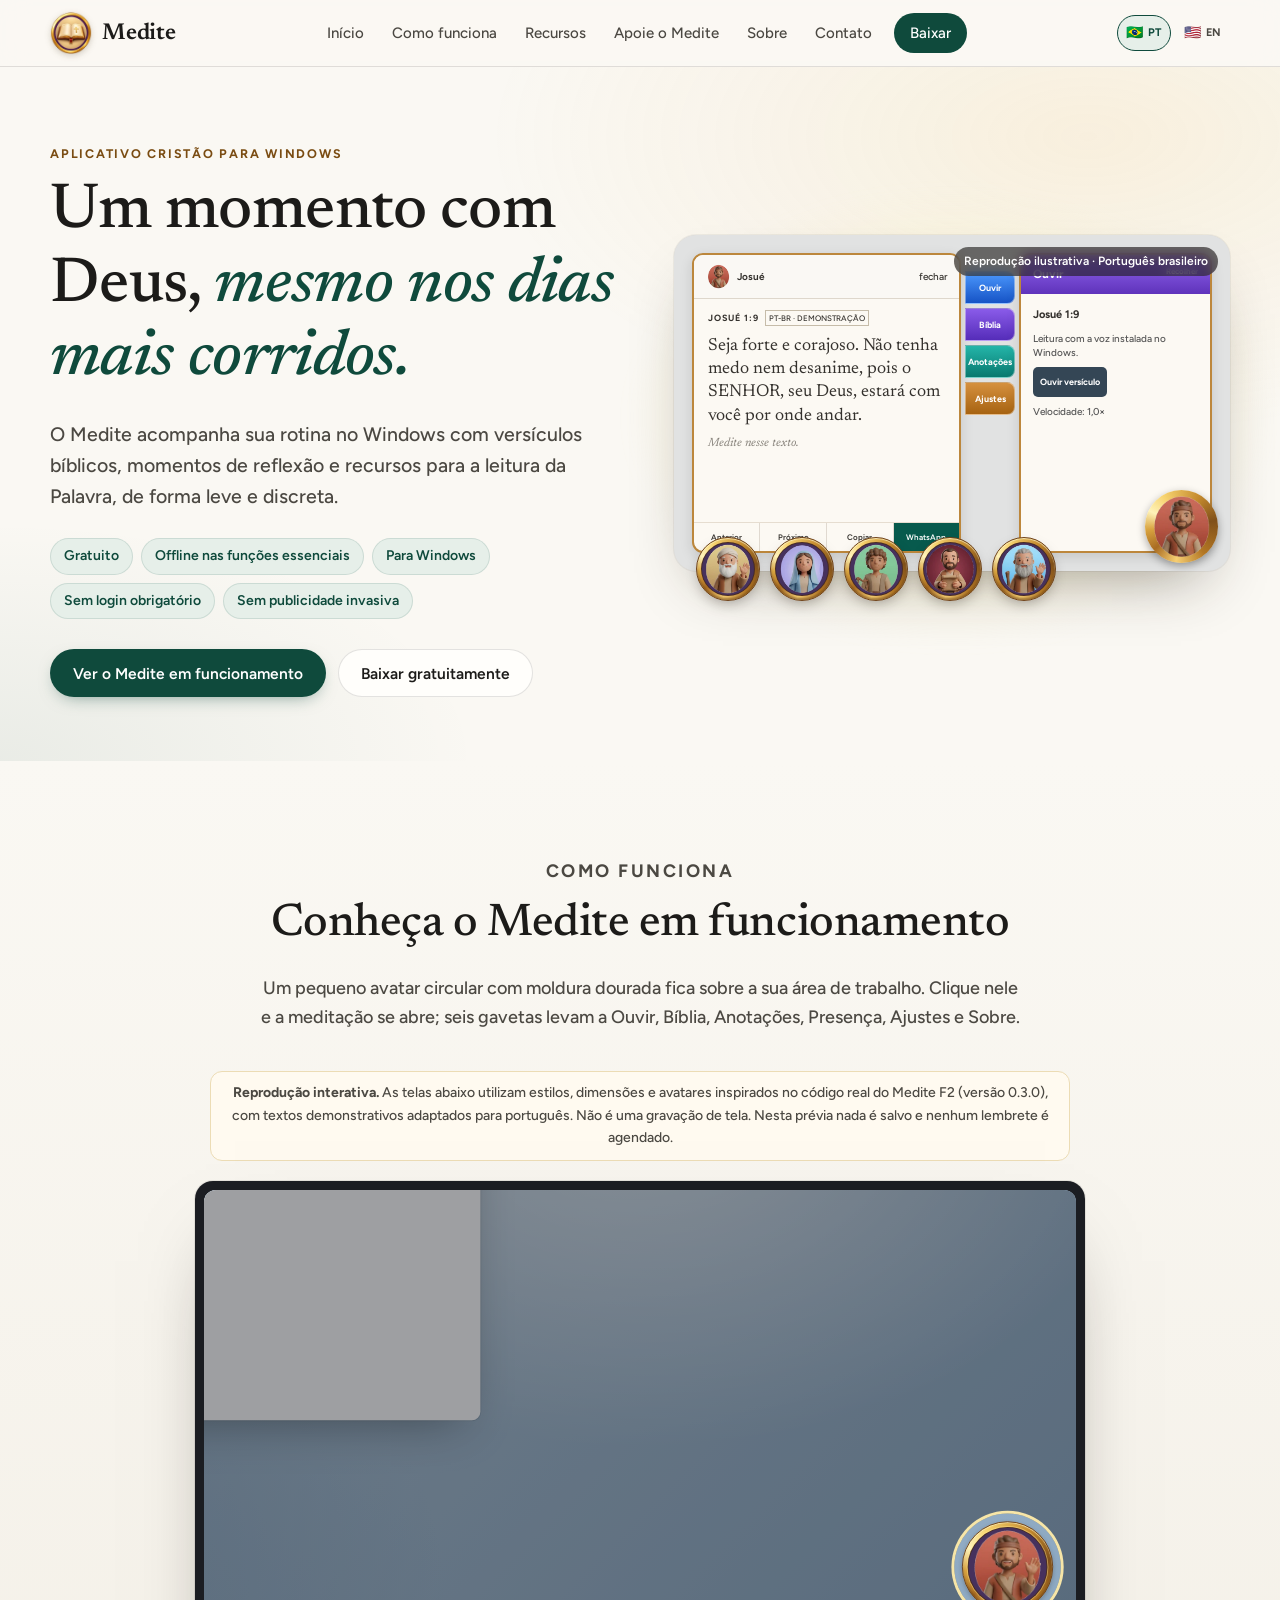
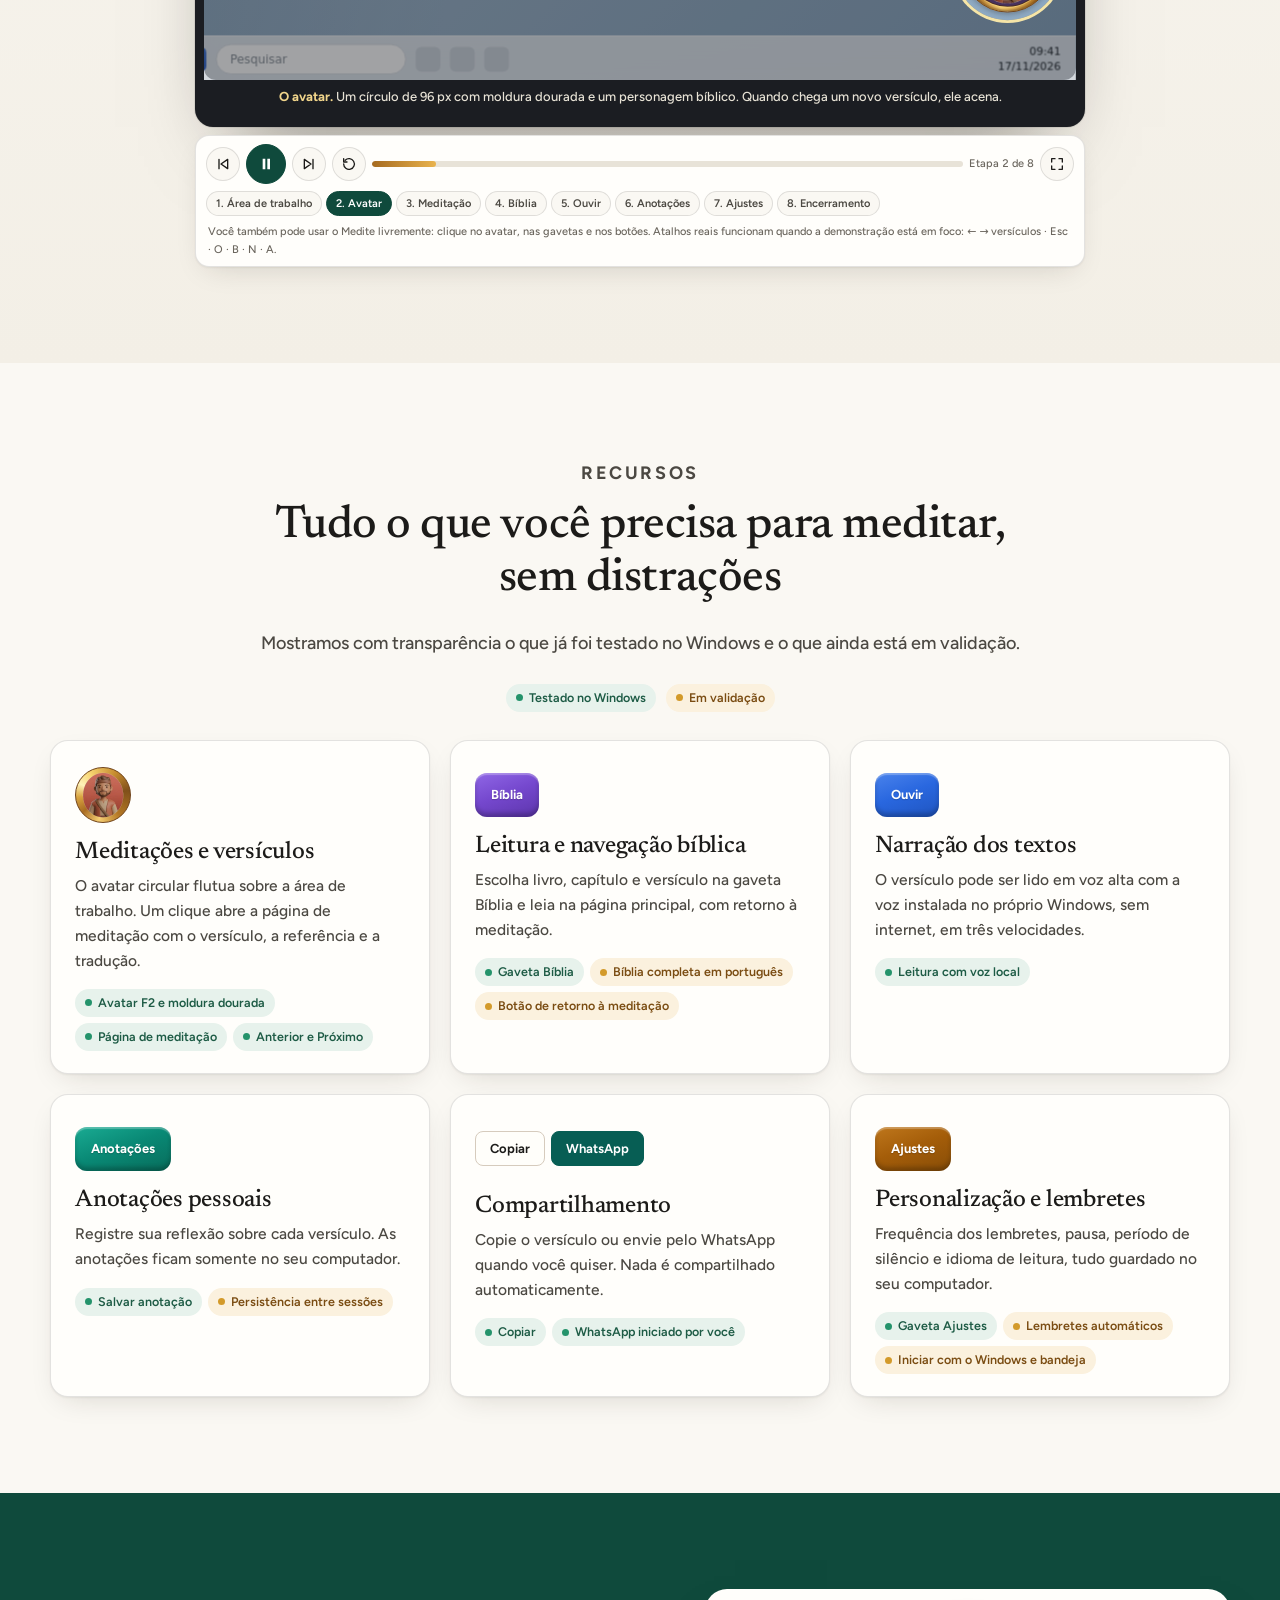
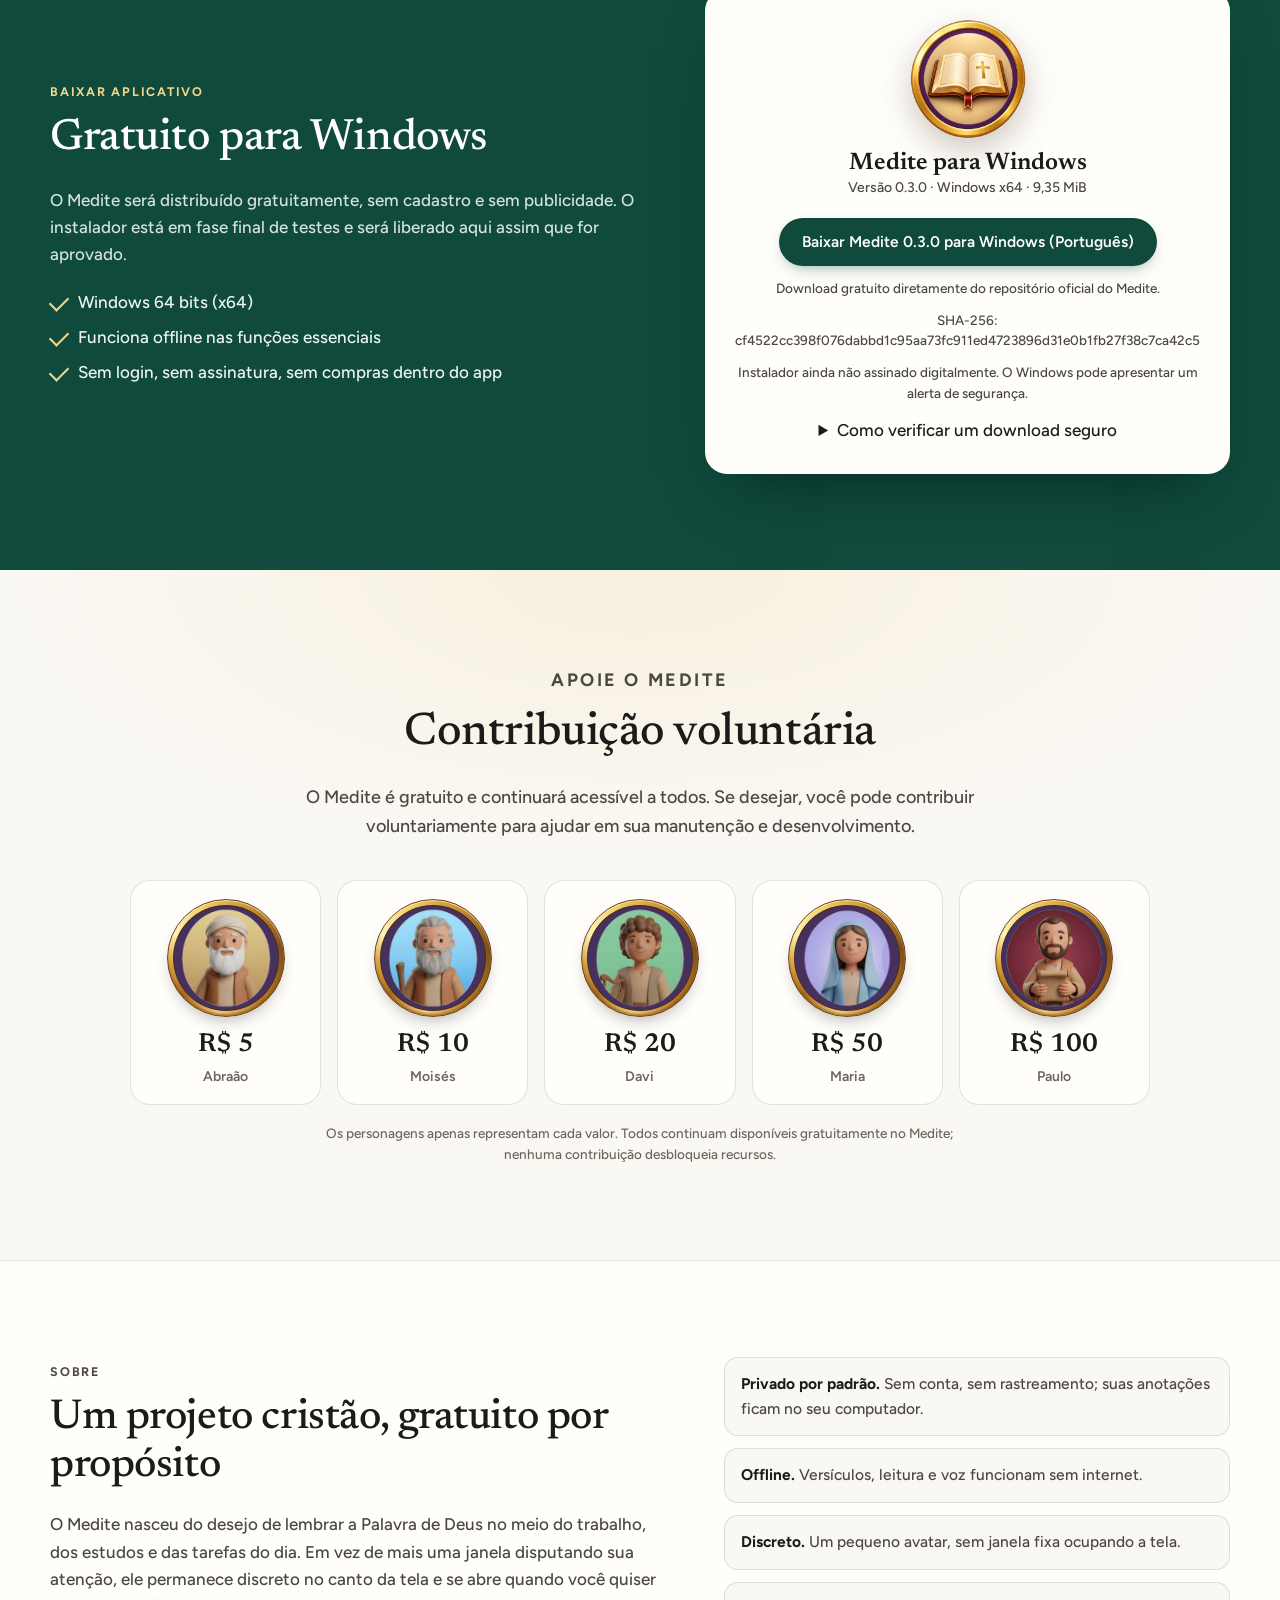
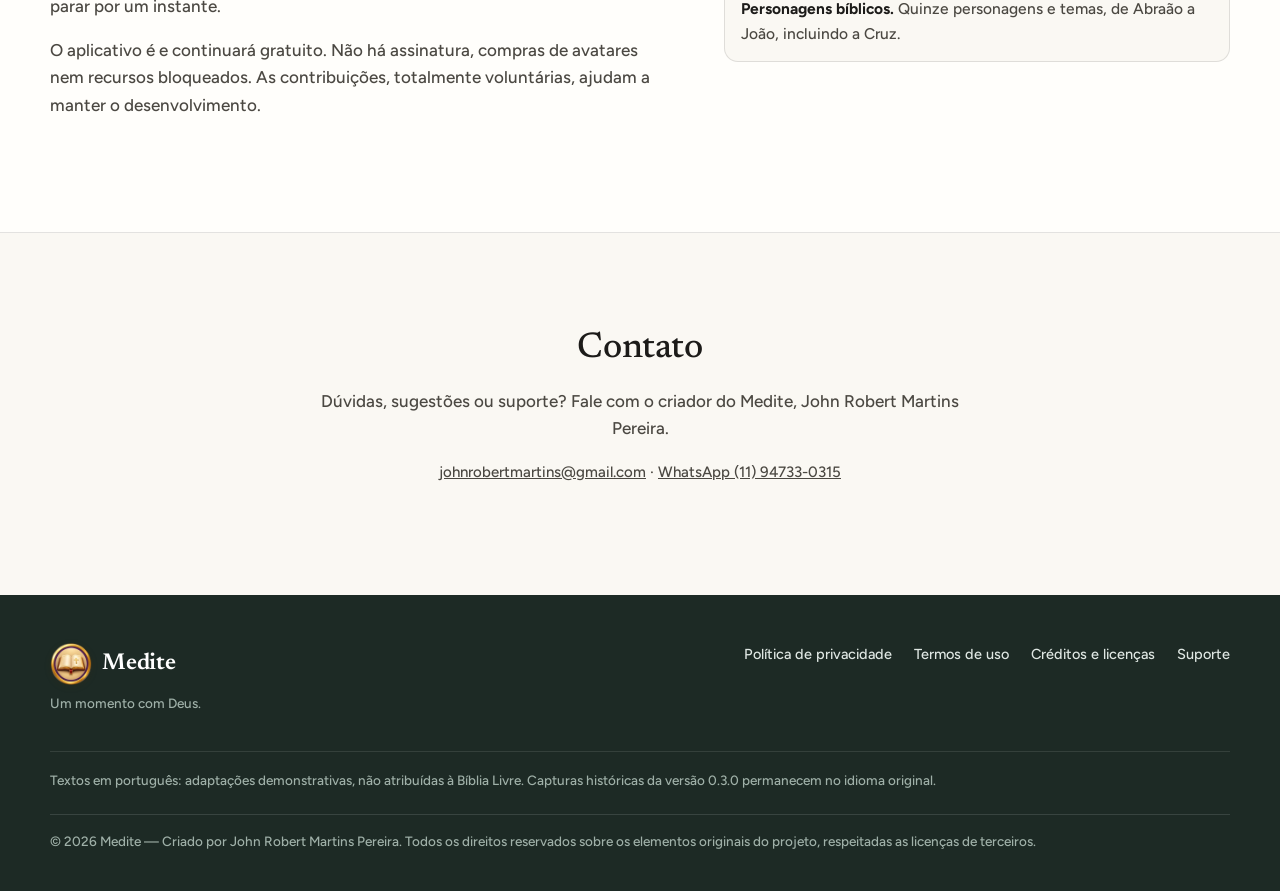
==== commit f8c6394f: "Merge pull request #8 from john-notebook-brasil/feat/medite-pt-en-release-prep-20261120 [DRAFT] Site" ====
--- a/index.html
+++ b/index.html
@@ -53,6 +53,10 @@
    <a href="#contato">Contato</a>
    <a class="nav-cta" href="#download">Baixar</a>
   </nav>
+  <div class="site-languages" role="group" aria-label="Idioma do site / Site language">
+   <a class="site-language" href="?lang=pt#inicio" data-site-lang="pt" lang="pt-BR" hreflang="pt-BR" aria-label="Português do Brasil" title="Português do Brasil">🇧🇷 <span>PT</span></a>
+   <a class="site-language" href="?lang=en#inicio" data-site-lang="en" lang="en-US" hreflang="en-US" aria-label="English (United States)" title="English (United States)">🇺🇸 <span>EN</span></a>
+  </div>
  </div>
 </header>
 
@@ -253,6 +257,12 @@
    <p class="fine" id="dl-note">O instalador ainda não está disponível para download público.</p>
    <p class="fine" id="medite-download-checksum" hidden></p>
    <p class="fine" id="medite-download-warning" hidden></p>
+   <details class="dl-help" style="margin-top:14px">
+    <summary>Como verificar um download seguro</summary>
+    <p>O Medite exige Windows 10 ou 11 de 64 bits. A primeira instalação pode solicitar o Microsoft WebView2. O instalador inicial não terá assinatura digital, e o Windows poderá mostrar um aviso SmartScreen.</p>
+    <p>Antes de executar, confira o endereço oficial do download e o SHA-256 exibido acima. No PowerShell, use <code>Get-FileHash .\arquivo.exe -Algorithm SHA256</code>, substituindo pelo nome do arquivo baixado. O resultado deve ser idêntico ao informado no site. Não ignore avisos se a origem ou o hash não corresponderem.</p>
+    <p>Em caso de dúvida, não execute o arquivo e entre em contato com o suporte.</p>
+   </details>
   </div>
  </div>
 </section>
@@ -345,6 +355,7 @@
 <script src="assets/js/qr.js" defer></script>
 <script src="assets/js/site.js" defer></script>
 <script src="assets/js/download.js" defer></script>
+<script src="assets/js/i18n.js" defer></script>
 <script src="assets/js/medite-demo.js" defer></script>
 <script src="assets/js/pix.js" defer></script>
 </body>
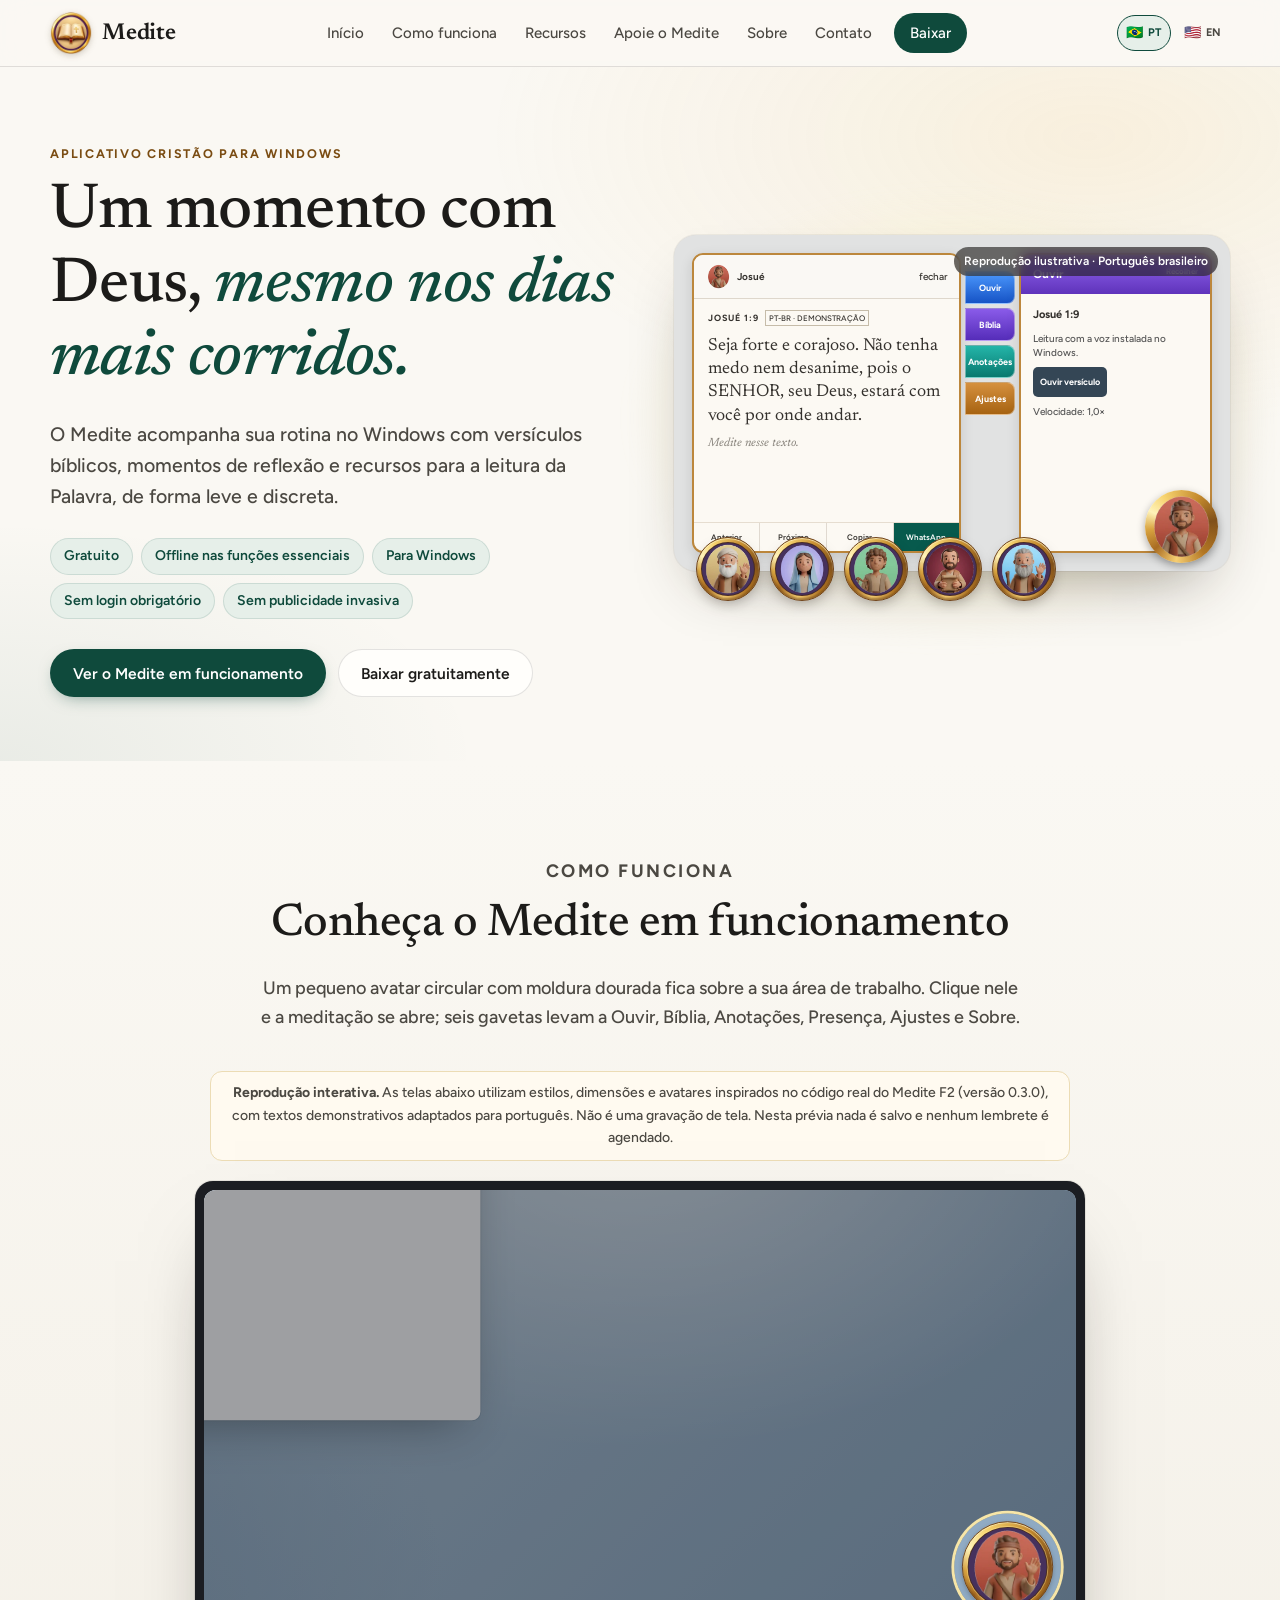
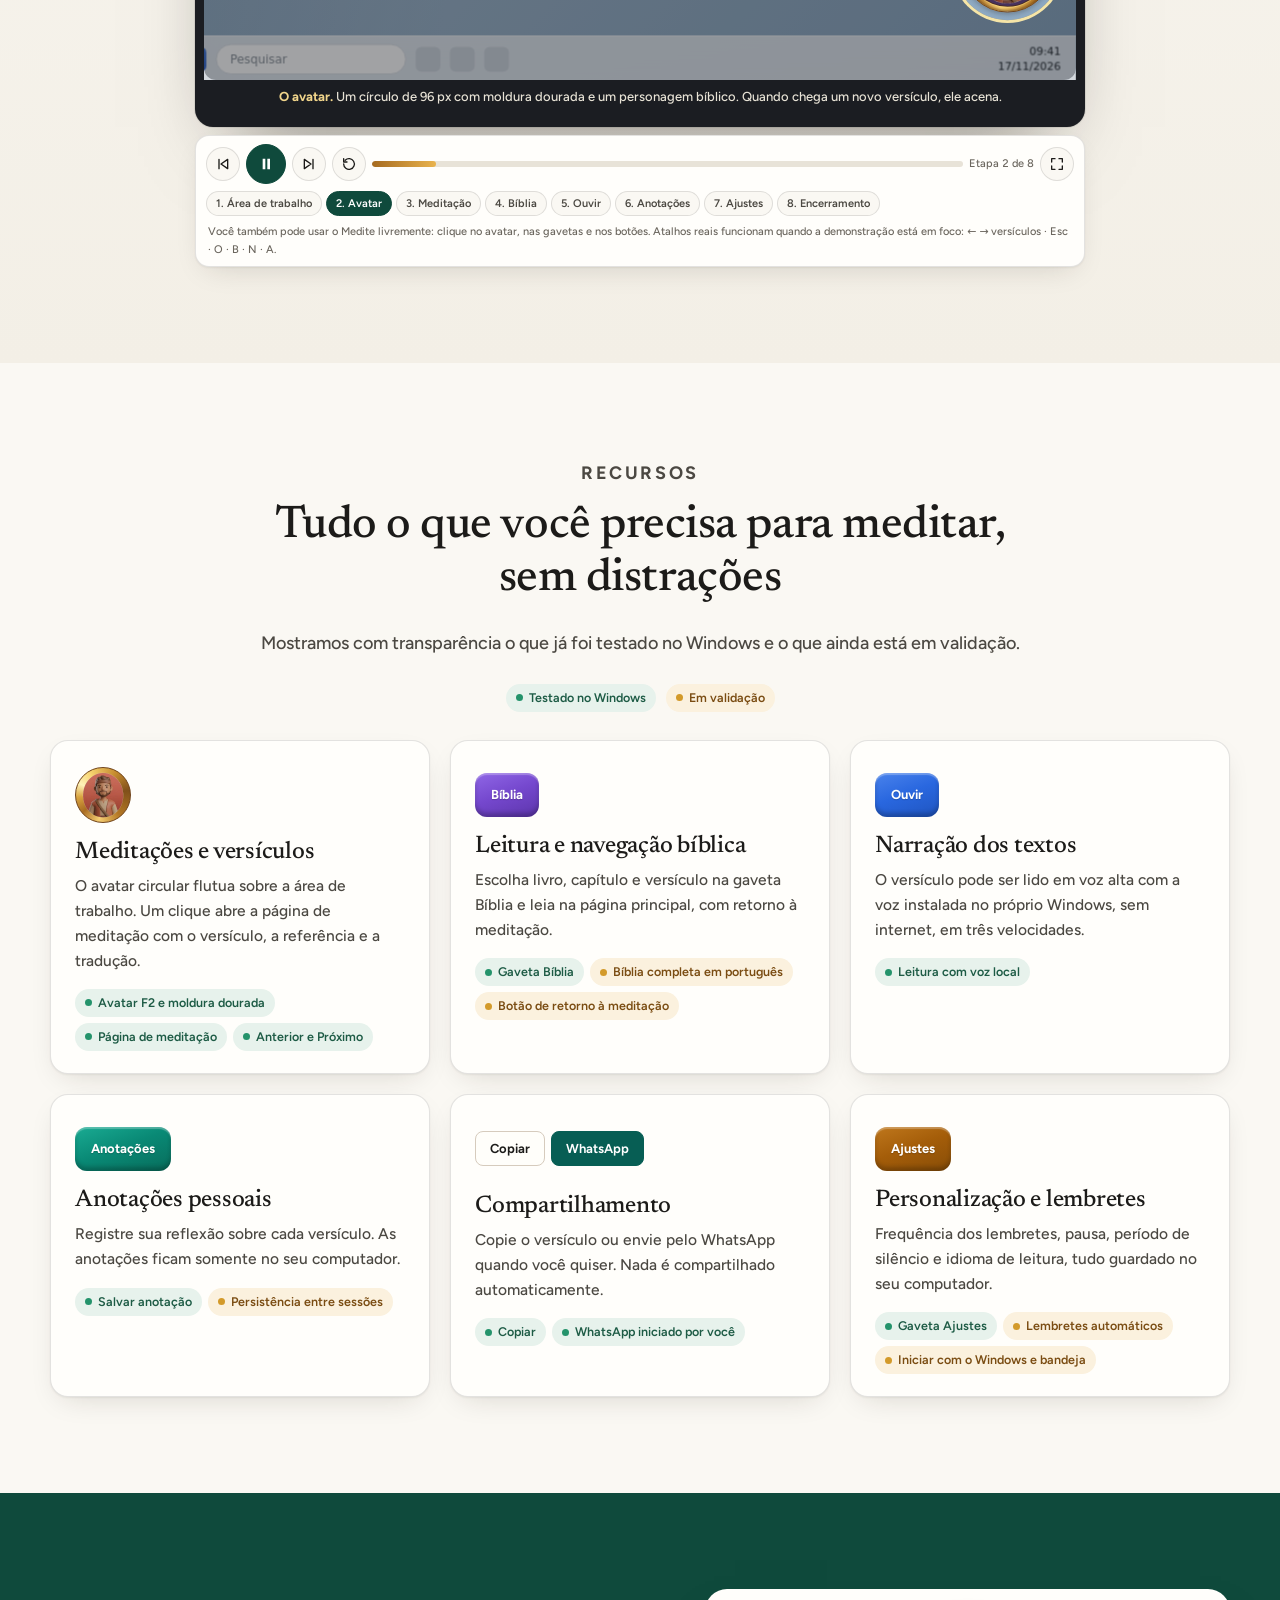
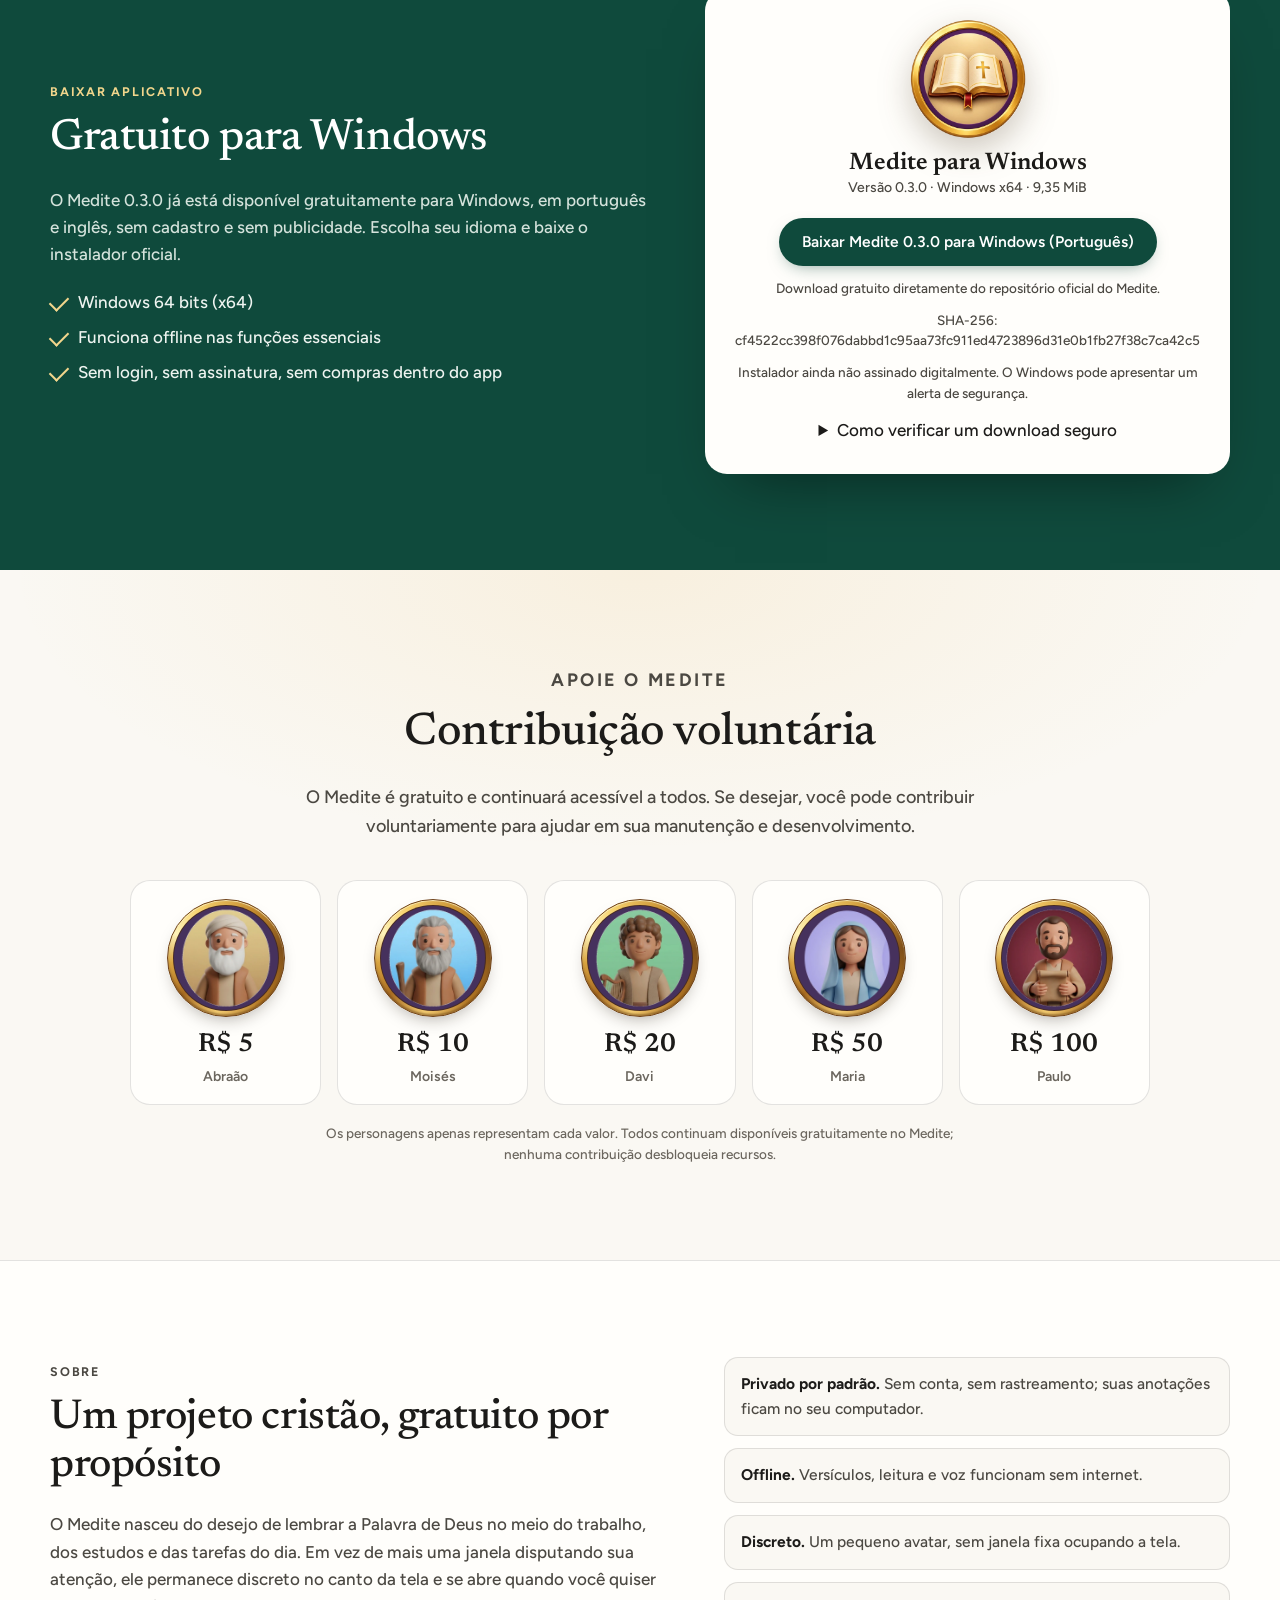
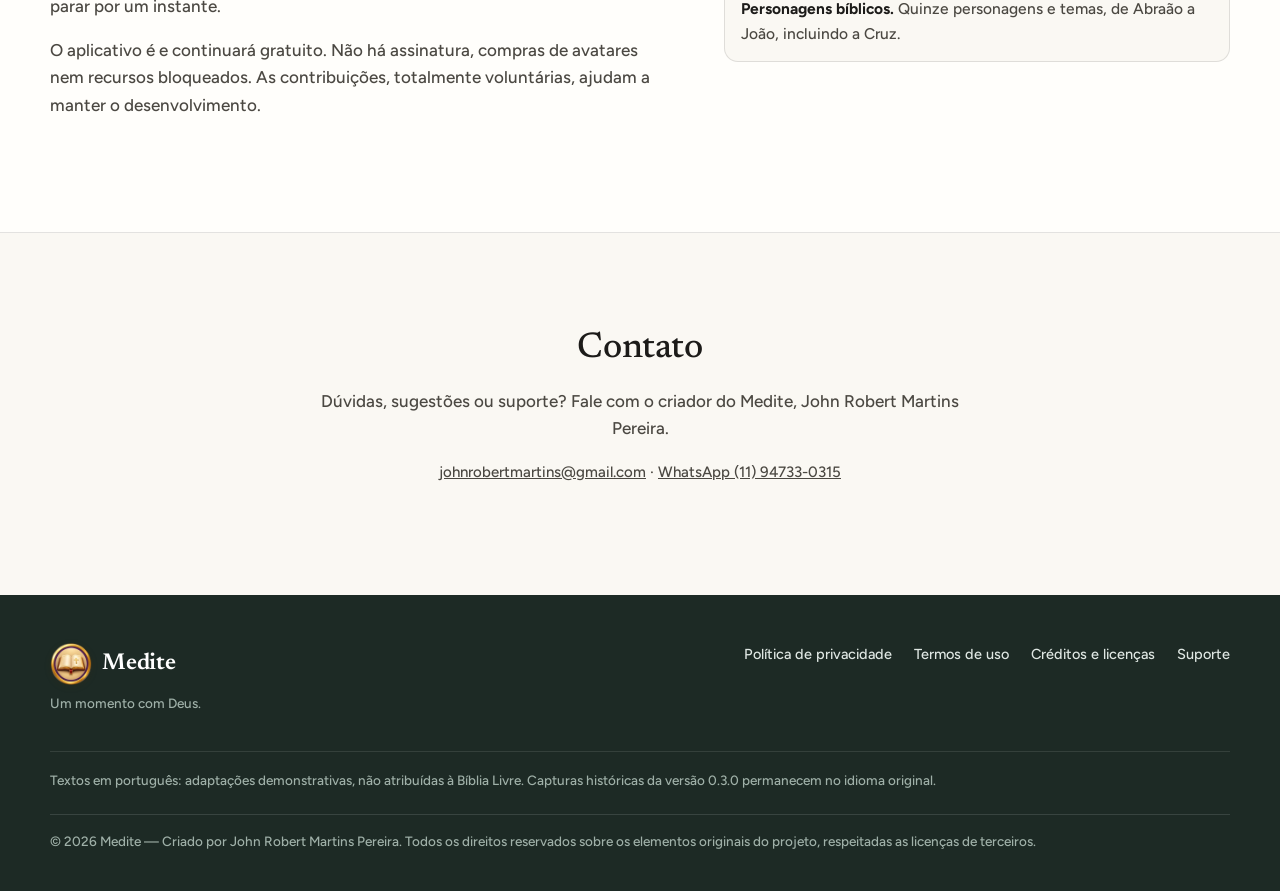
==== commit d621160e: "fix(site): replace outdated pre-release copy after 0.3.0 publication" ====
--- a/index.html
+++ b/index.html
@@ -242,7 +242,7 @@
   <div>
    <p class="eyebrow">Baixar aplicativo</p>
    <h2 id="t-dl">Gratuito para Windows</h2>
-   <p>O Medite será distribuído gratuitamente, sem cadastro e sem publicidade. O instalador está em fase final de testes e será liberado aqui assim que for aprovado.</p>
+   <p>O Medite 0.3.0 já está disponível gratuitamente para Windows, em português e inglês, sem cadastro e sem publicidade. Escolha seu idioma e baixe o instalador oficial.</p>
    <ul class="checks">
     <li>Windows 64 bits (x64)</li>
     <li>Funciona offline nas funções essenciais</li>
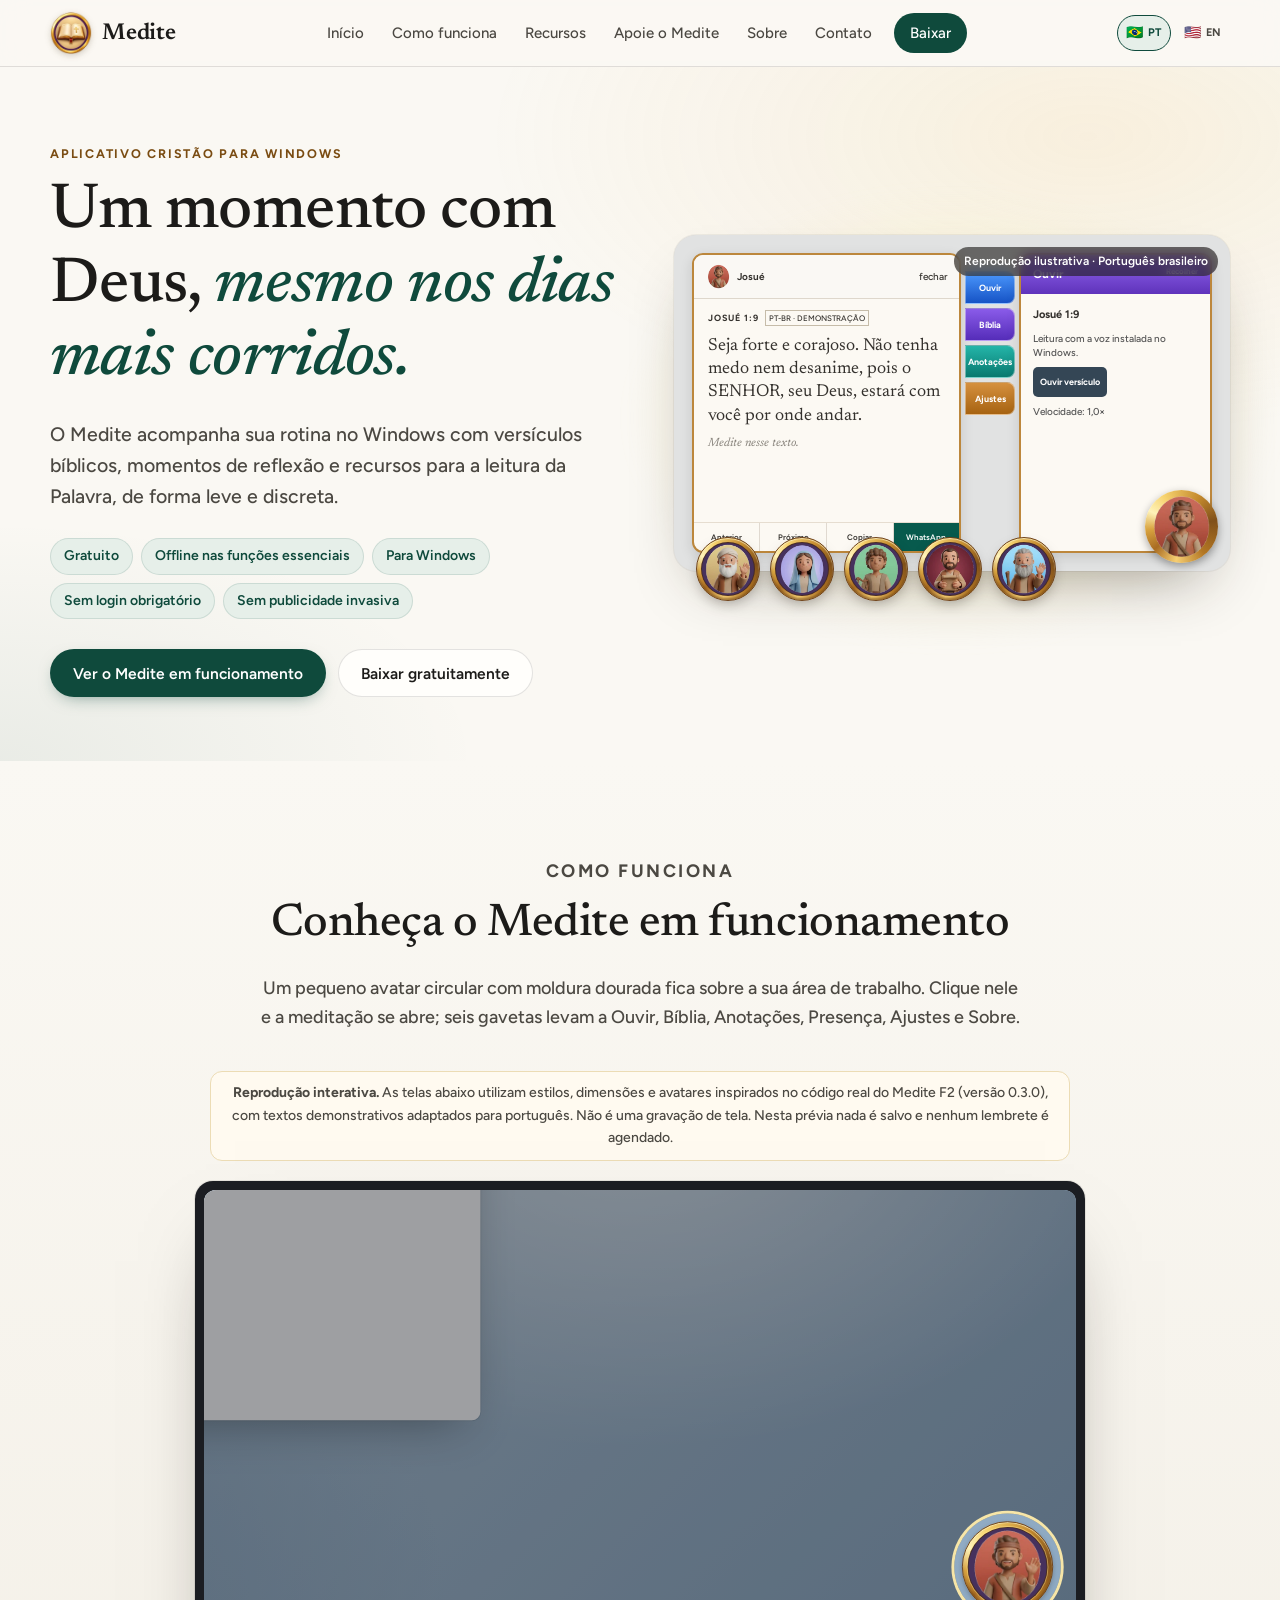
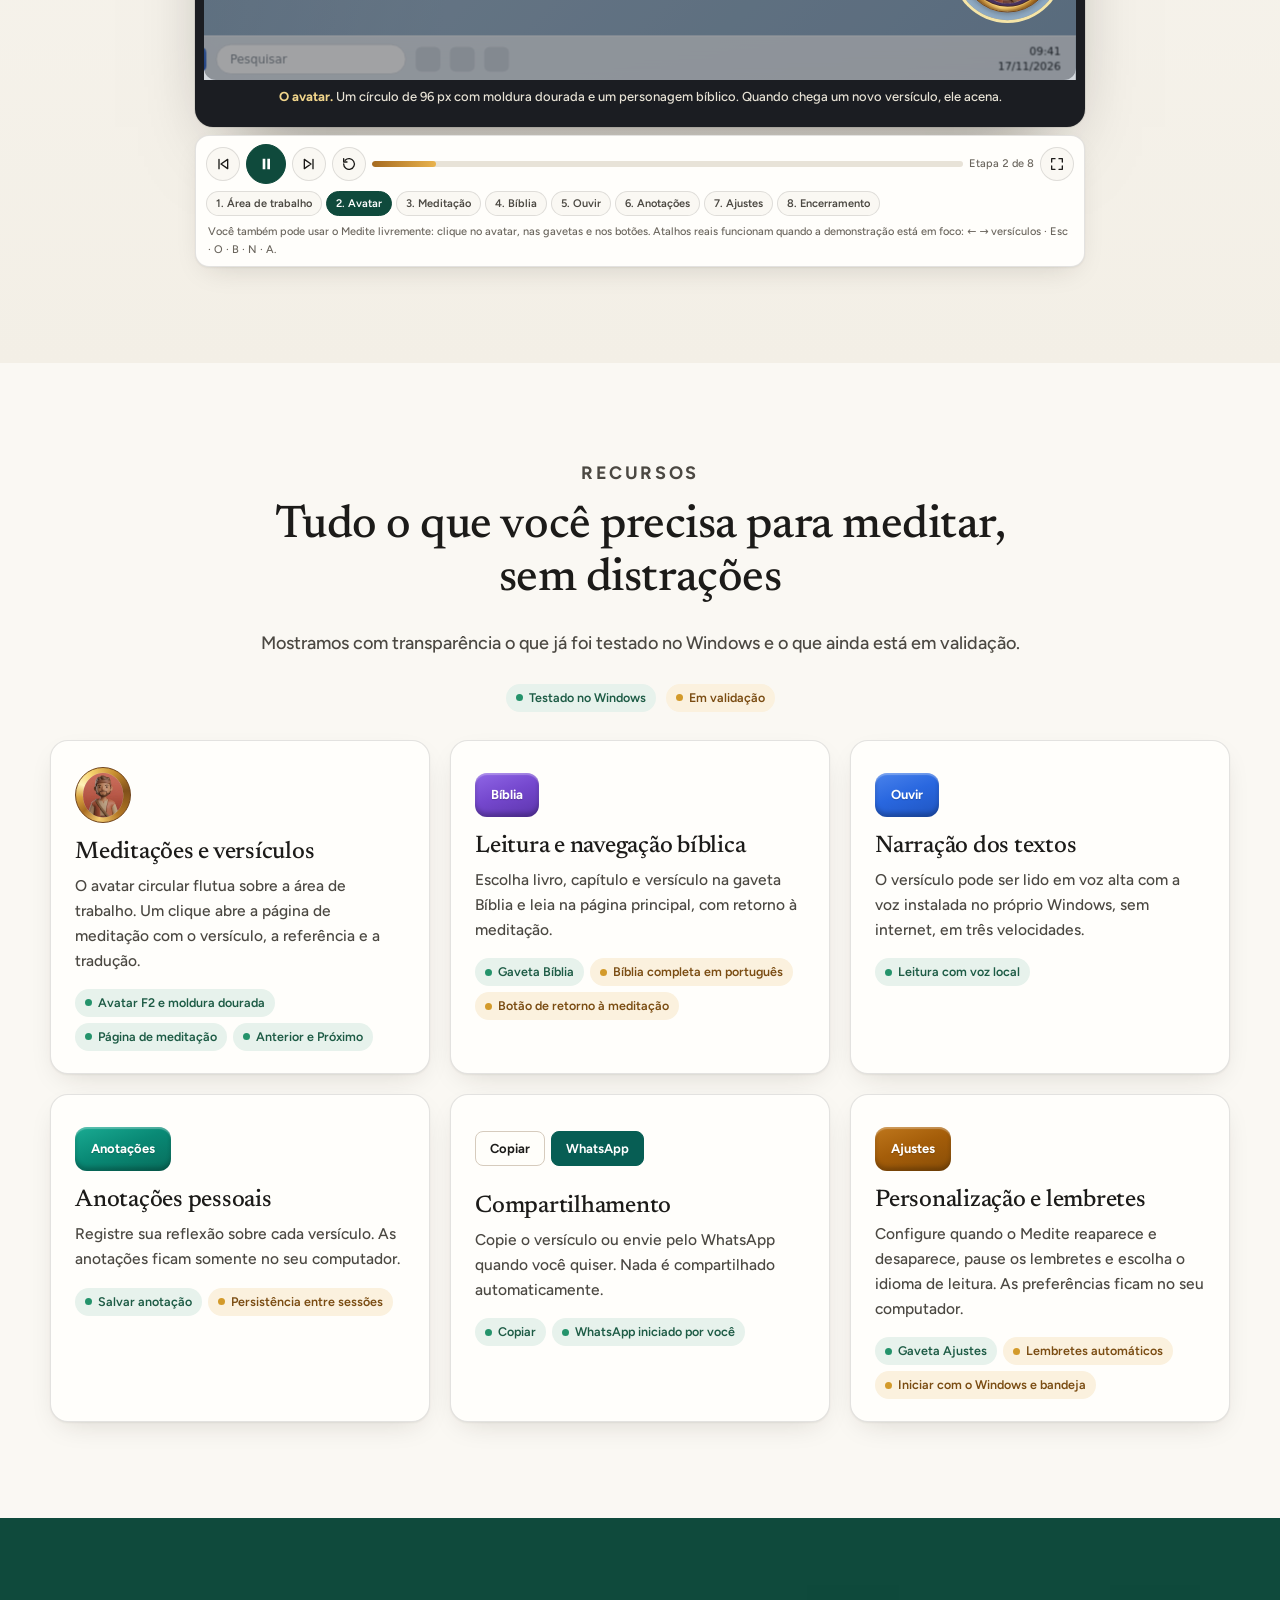
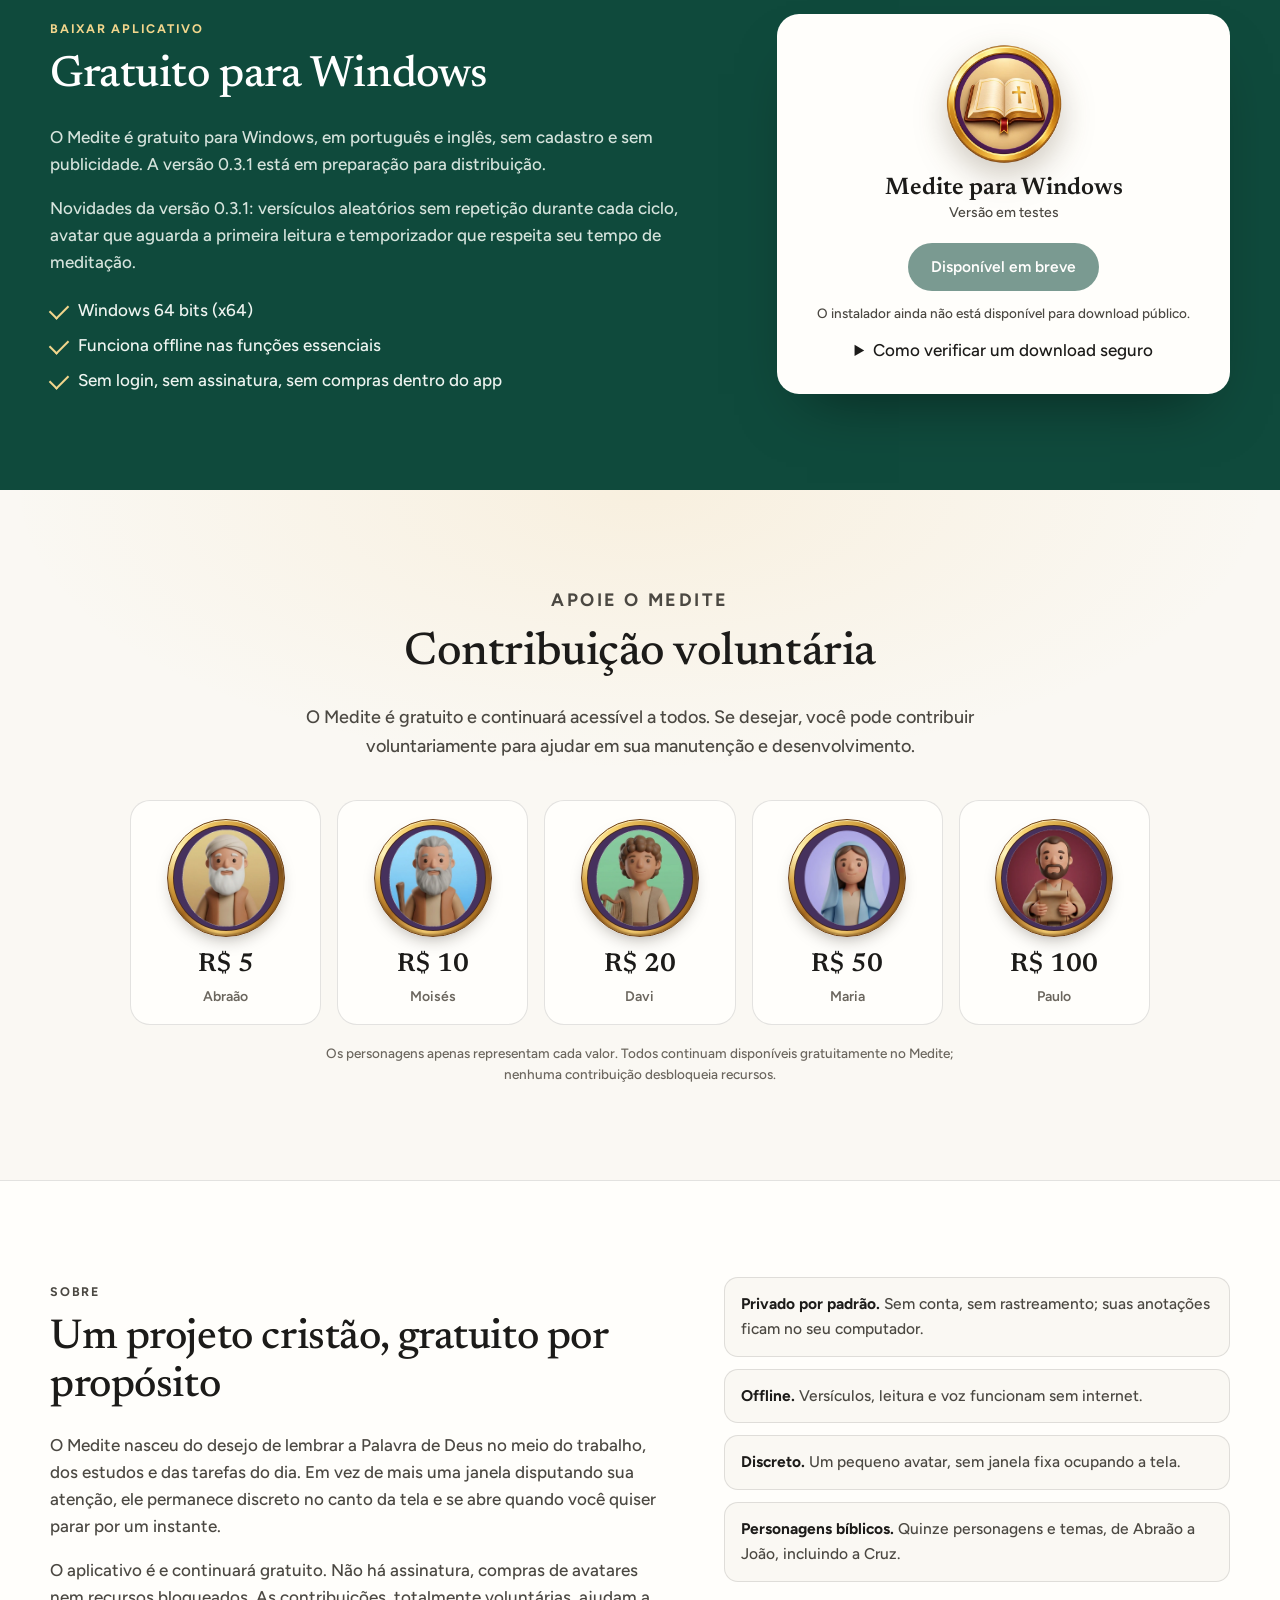
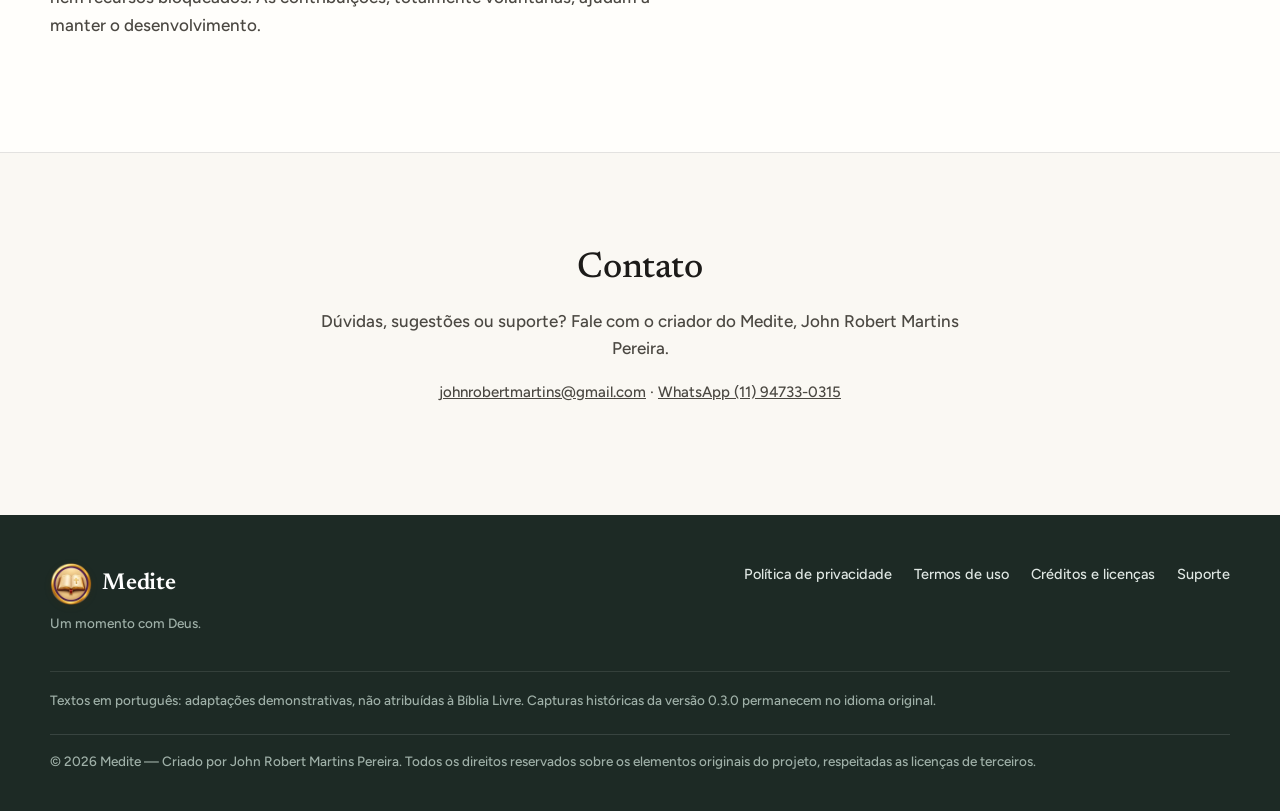
==== commit c2bc56c3: "prepare 0.3.1 gated site update: index.html" ====
--- a/index.html
+++ b/index.html
@@ -229,7 +229,7 @@
    <article class="feat">
     <div class="feat-ico tab" style="--l:#bf771c;--m:#a45d09;--e:#704006">Ajustes</div>
     <h3>Personalização e lembretes</h3>
-    <p>Frequência dos lembretes, pausa, período de silêncio e idioma de leitura, tudo guardado no seu computador.</p>
+    <p>Configure quando o Medite reaparece e desaparece, pause os lembretes e escolha o idioma de leitura. As preferências ficam no seu computador.</p>
     <ul class="status"><li class="st st-ok">Gaveta Ajustes</li><li class="st st-wip">Lembretes automáticos</li><li class="st st-wip">Iniciar com o Windows e bandeja</li></ul>
    </article>
   </div>
@@ -242,7 +242,8 @@
   <div>
    <p class="eyebrow">Baixar aplicativo</p>
    <h2 id="t-dl">Gratuito para Windows</h2>
-   <p>O Medite 0.3.0 já está disponível gratuitamente para Windows, em português e inglês, sem cadastro e sem publicidade. Escolha seu idioma e baixe o instalador oficial.</p>
+   <p>O Medite é gratuito para Windows, em português e inglês, sem cadastro e sem publicidade. A versão 0.3.1 está em preparação para distribuição.</p>
+   <p>Novidades da versão 0.3.1: versículos aleatórios sem repetição durante cada ciclo, avatar que aguarda a primeira leitura e temporizador que respeita seu tempo de meditação.</p>
    <ul class="checks">
     <li>Windows 64 bits (x64)</li>
     <li>Funciona offline nas funções essenciais</li>
